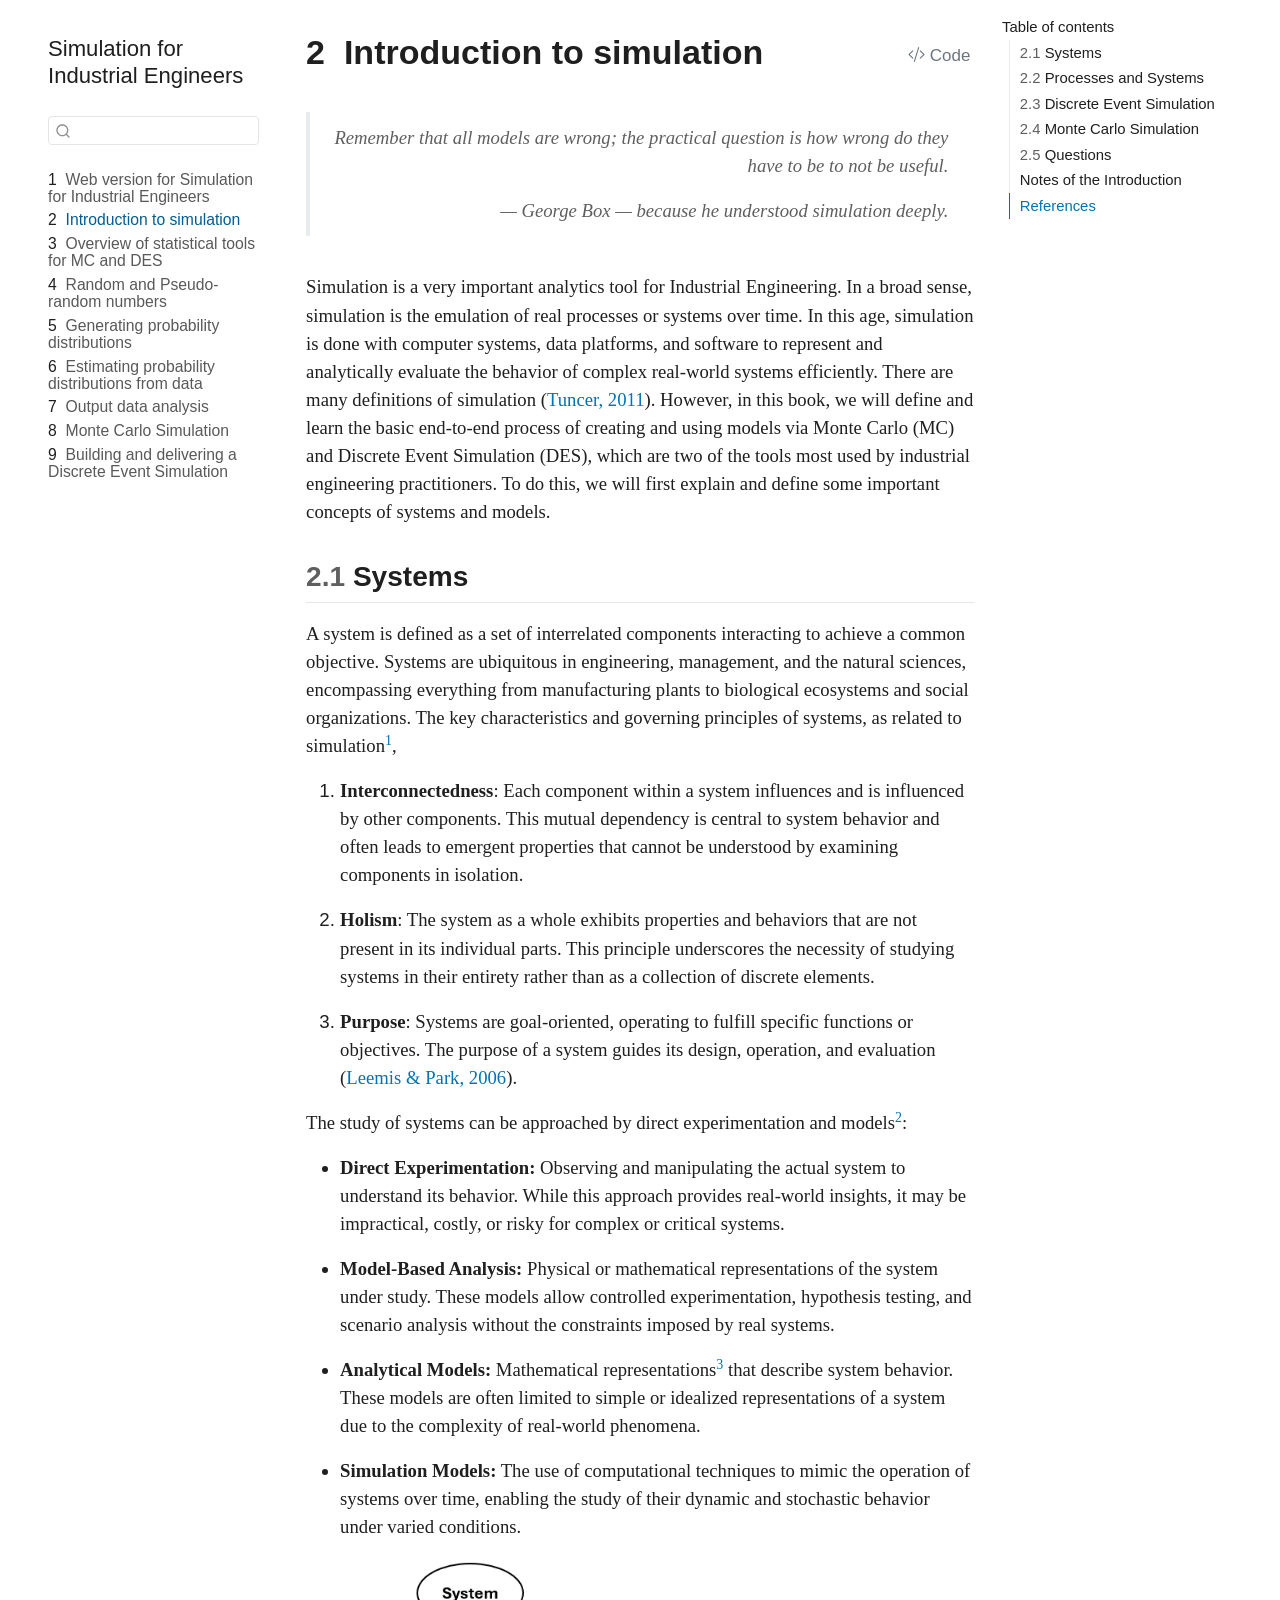
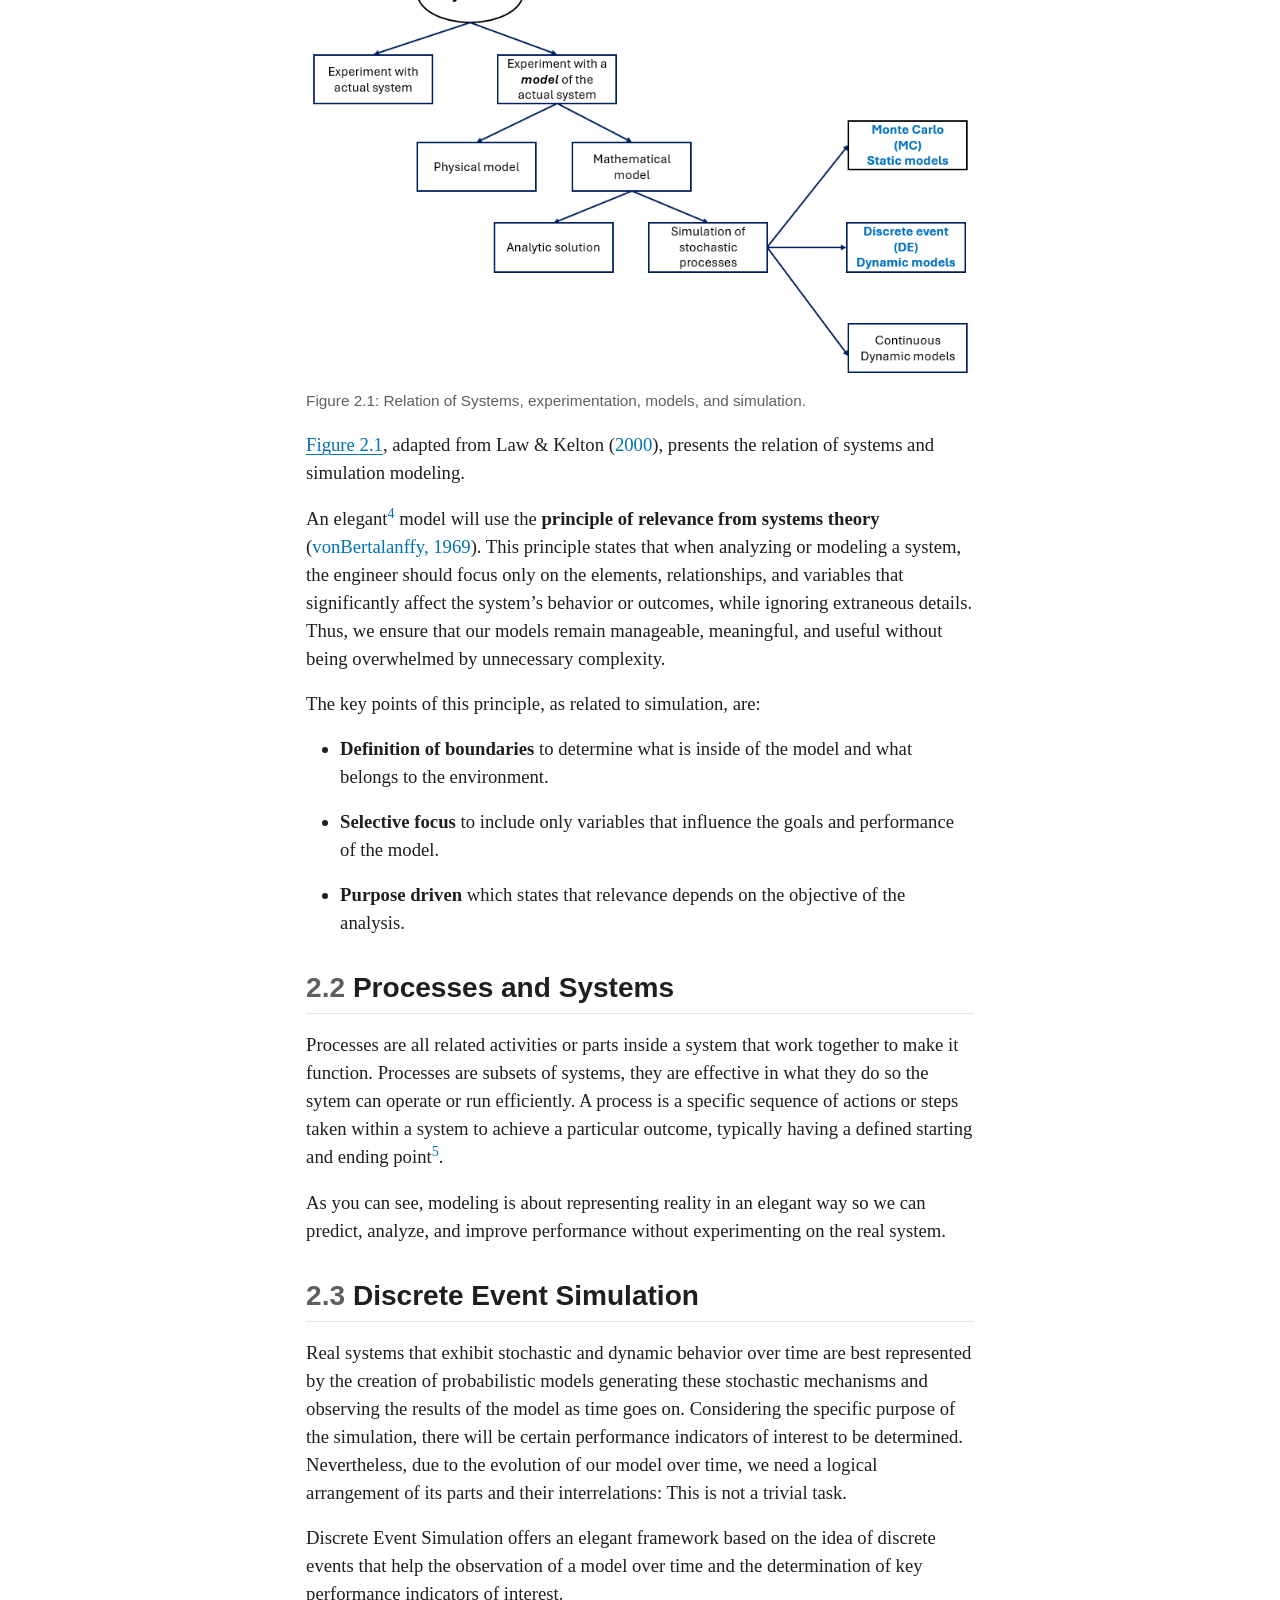
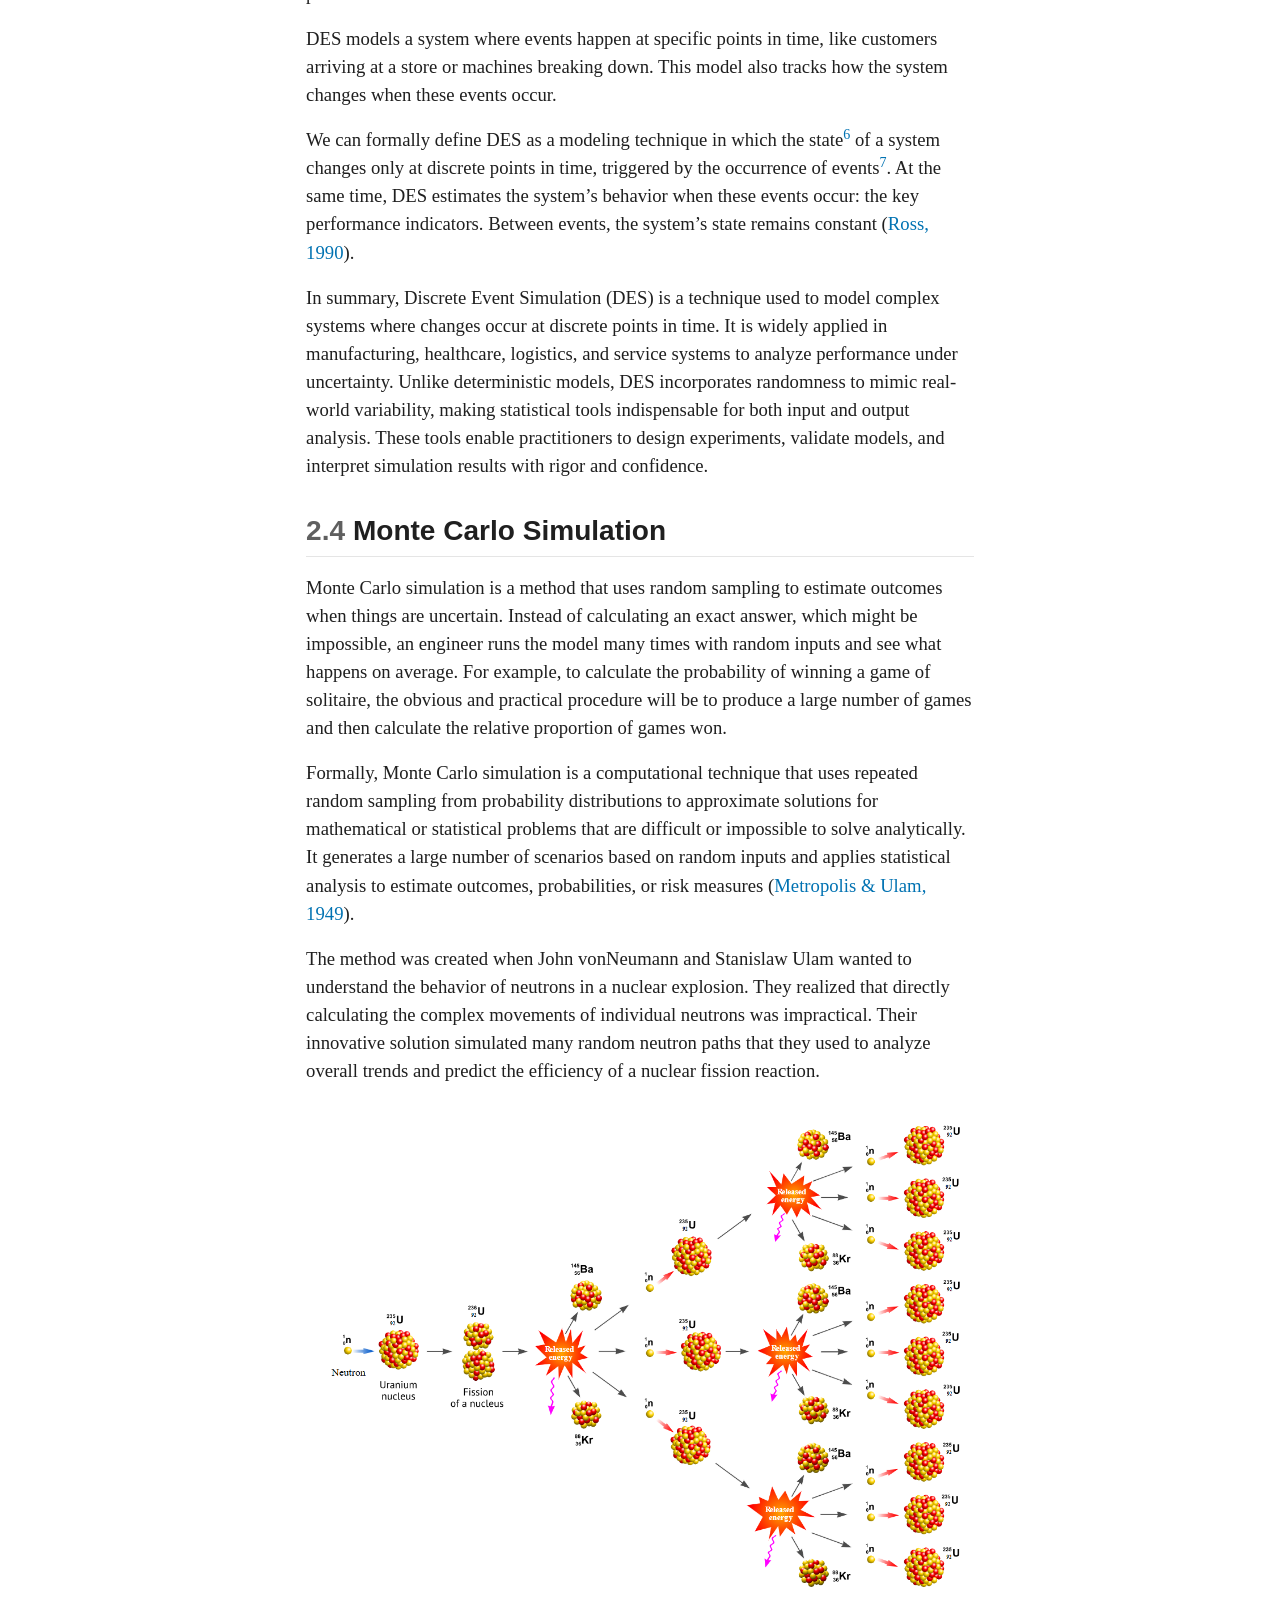
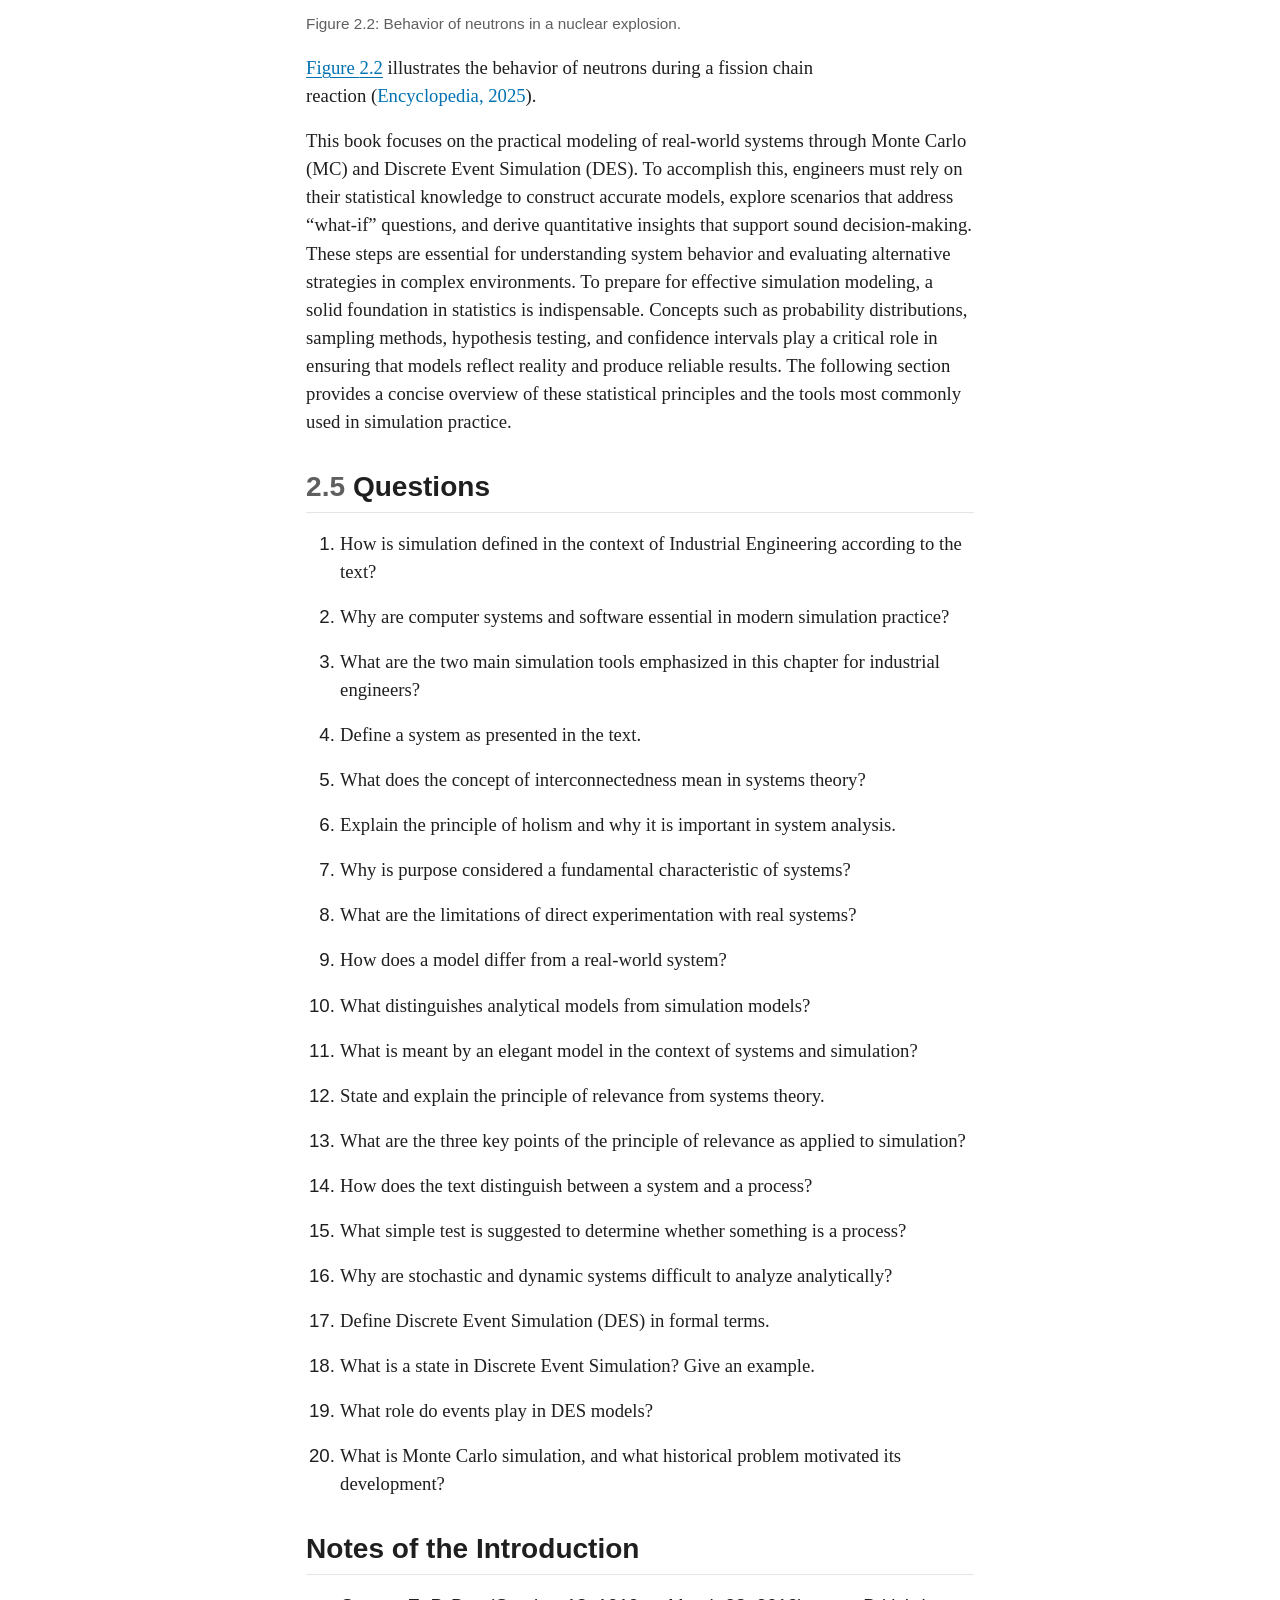
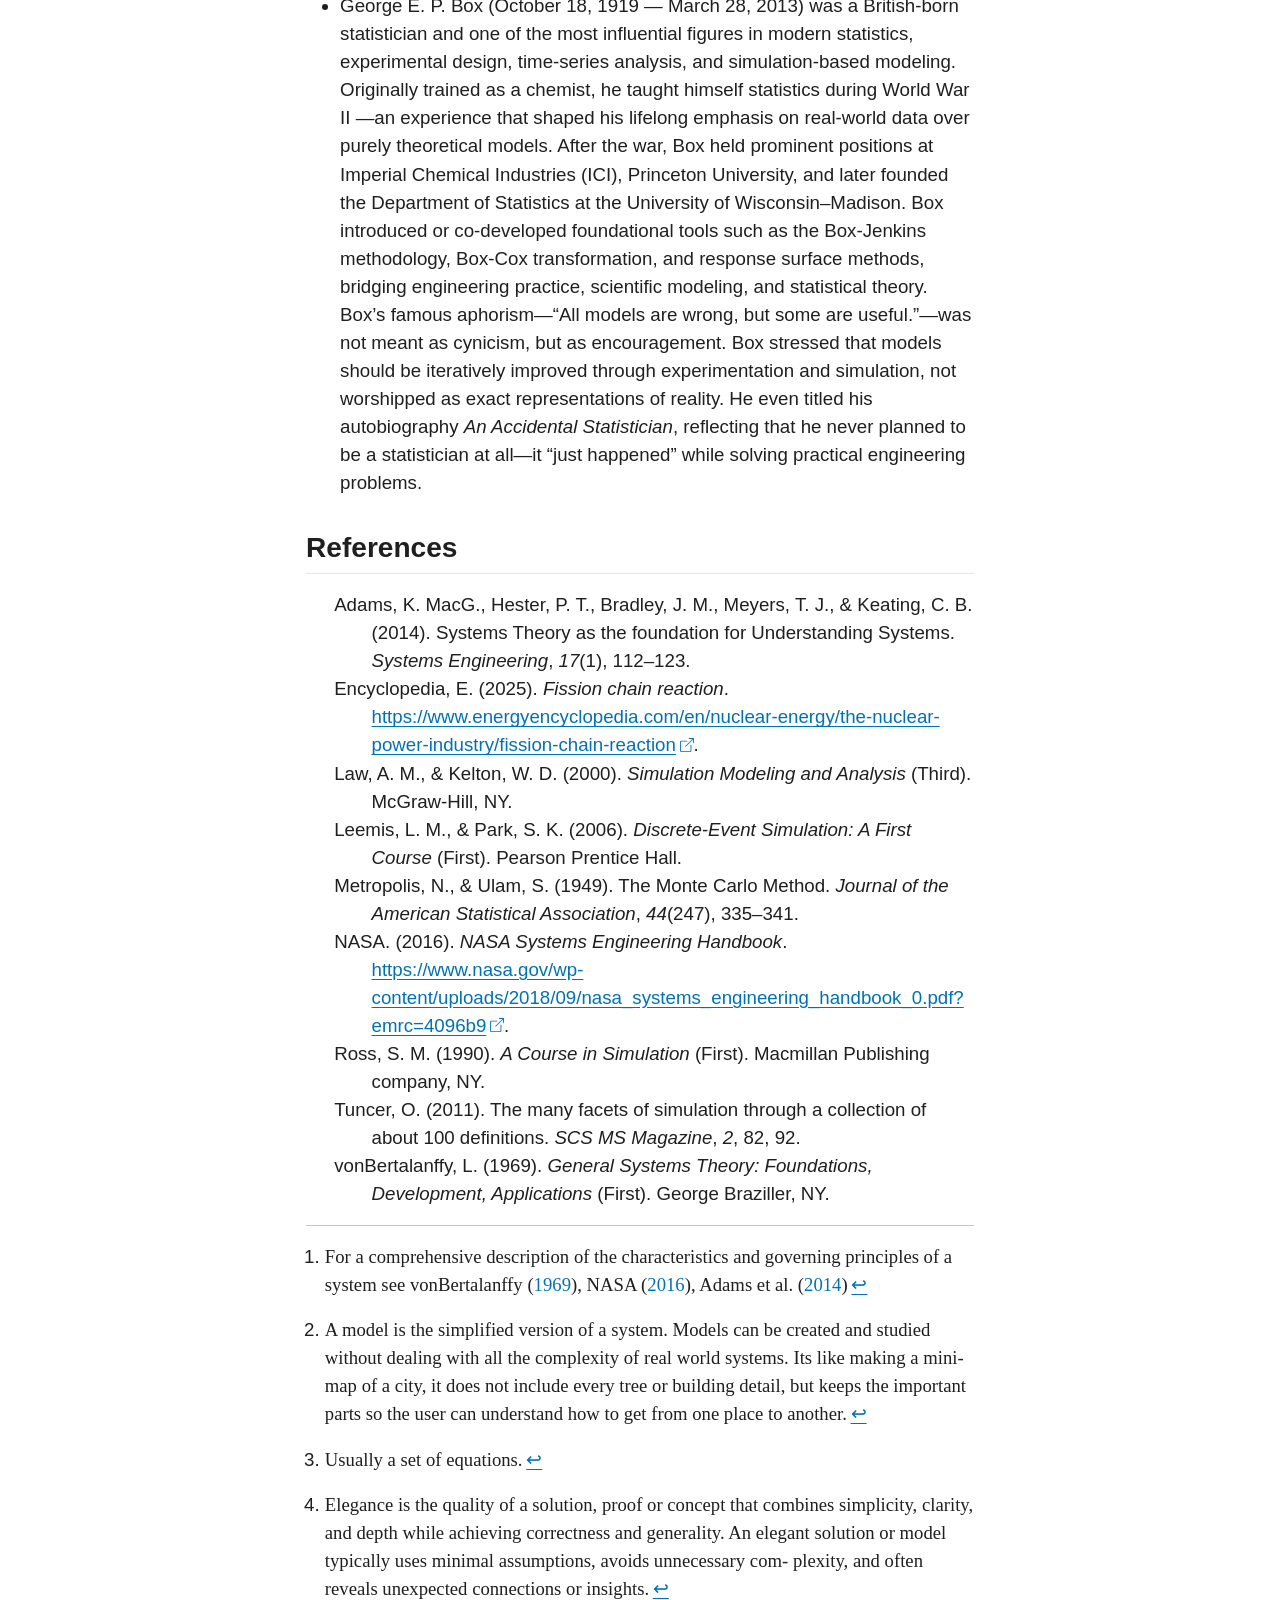
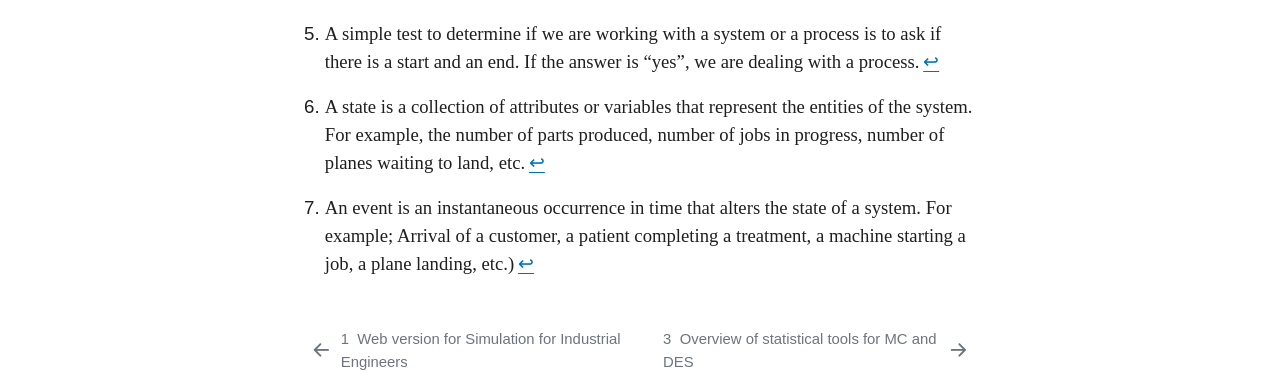
==== chapter1.html @ 1ec56c7d "Built site for gh-pages" ====
<!DOCTYPE html>
<html xmlns="http://www.w3.org/1999/xhtml" lang="en" xml:lang="en"><head>

<meta charset="utf-8">
<meta name="generator" content="quarto-1.9.37">

<meta name="viewport" content="width=device-width, initial-scale=1.0, user-scalable=yes">


<title>2&nbsp; Introduction to simulation – Simulation for Industrial Engineers</title>
<style>
/* Default styles provided by pandoc.
** See https://pandoc.org/MANUAL.html#variables-for-html for config info.
*/
code{white-space: pre-wrap;}
span.smallcaps{font-variant: small-caps;}
div.columns{display: flex; gap: min(4vw, 1.5em);}
div.column{flex: auto; overflow-x: auto;}
div.hanging-indent{margin-left: 1.5em; text-indent: -1.5em;}
ul.task-list{list-style: none;}
ul.task-list li input[type="checkbox"] {
  width: 0.8em;
  margin: 0 0.8em 0.2em -1em; /* quarto-specific, see https://github.com/quarto-dev/quarto-cli/issues/4556 */ 
  vertical-align: middle;
}
/* CSS for syntax highlighting */
html { -webkit-text-size-adjust: 100%; }
pre > code.sourceCode { white-space: pre; position: relative; }
pre > code.sourceCode > span { display: inline-block; line-height: 1.25; }
pre > code.sourceCode > span:empty { height: 1.2em; }
.sourceCode { overflow: visible; }
code.sourceCode > span { color: inherit; text-decoration: inherit; }
div.sourceCode { margin: 1em 0; }
pre.sourceCode { margin: 0; }
@media screen {
div.sourceCode { overflow: auto; }
}
@media print {
pre > code.sourceCode { white-space: pre-wrap; }
pre > code.sourceCode > span { text-indent: -5em; padding-left: 5em; }
}
pre.numberSource code
  { counter-reset: source-line 0; }
pre.numberSource code > span
  { position: relative; left: -4em; counter-increment: source-line; }
pre.numberSource code > span > a:first-child::before
  { content: counter(source-line);
    position: relative; left: -1em; text-align: right; vertical-align: baseline;
    border: none; display: inline-block;
    -webkit-touch-callout: none; -webkit-user-select: none;
    -khtml-user-select: none; -moz-user-select: none;
    -ms-user-select: none; user-select: none;
    padding: 0 4px; width: 4em;
  }
pre.numberSource { margin-left: 3em;  padding-left: 4px; }
div.sourceCode
  {   }
@media screen {
pre > code.sourceCode > span > a:first-child::before { text-decoration: underline; }
}
/* CSS for citations */
div.csl-bib-body { }
div.csl-entry {
  clear: both;
  margin-bottom: 0em;
}
.hanging-indent div.csl-entry {
  margin-left:2em;
  text-indent:-2em;
}
div.csl-left-margin {
  min-width:2em;
  float:left;
}
div.csl-right-inline {
  margin-left:2em;
  padding-left:1em;
}
div.csl-indent {
  margin-left: 2em;
}</style>


<script src="site_libs/quarto-nav/quarto-nav.js"></script>
<script src="site_libs/quarto-nav/headroom.min.js"></script>
<script src="site_libs/clipboard/clipboard.min.js"></script>
<script src="site_libs/quarto-search/autocomplete.umd.js"></script>
<script src="site_libs/quarto-search/fuse.min.js"></script>
<script src="site_libs/quarto-search/quarto-search.js"></script>
<meta name="quarto:offset" content="./">
<link href="./chapter2.html" rel="next">
<link href="./index.html" rel="prev">
<script src="site_libs/quarto-html/quarto.js" type="module"></script>
<script src="site_libs/quarto-html/tabsets/tabsets.js" type="module"></script>
<script src="site_libs/quarto-html/popper.min.js"></script>
<script src="site_libs/quarto-html/tippy.umd.min.js"></script>
<script src="site_libs/quarto-html/anchor.min.js"></script>
<link href="site_libs/quarto-html/tippy.css" rel="stylesheet">
<link href="site_libs/quarto-html/quarto-syntax-highlighting-7f8f88aac4f3542376d5c11b86a4c14d.css" rel="stylesheet" id="quarto-text-highlighting-styles">
<script src="site_libs/bootstrap/bootstrap.min.js"></script>
<link href="site_libs/bootstrap/bootstrap-icons.css" rel="stylesheet">
<link href="site_libs/bootstrap/bootstrap-f373fb00a65503beeb3bf15a1f5a7197.min.css" rel="stylesheet" append-hash="true" id="quarto-bootstrap" data-mode="light">
<script id="quarto-search-options" type="application/json">{
  "location": "sidebar",
  "copy-button": false,
  "collapse-after": 3,
  "panel-placement": "start",
  "type": "textbox",
  "limit": 50,
  "keyboard-shortcut": [
    "f",
    "/",
    "s"
  ],
  "show-item-context": false,
  "language": {
    "search-no-results-text": "No results",
    "search-matching-documents-text": "matching documents",
    "search-copy-link-title": "Copy link to search",
    "search-hide-matches-text": "Hide additional matches",
    "search-more-match-text": "more match in this document",
    "search-more-matches-text": "more matches in this document",
    "search-clear-button-title": "Clear",
    "search-text-placeholder": "",
    "search-detached-cancel-button-title": "Cancel",
    "search-submit-button-title": "Submit",
    "search-label": "Search"
  }
}</script>
<style>html{ scroll-behavior: smooth; }</style>


</head>

<body class="nav-sidebar floating quarto-light">

<div id="quarto-search-results"></div>
  <header id="quarto-header" class="headroom fixed-top">
  <nav class="quarto-secondary-nav">
    <div class="container-fluid d-flex">
      <button type="button" class="quarto-btn-toggle btn" data-bs-toggle="collapse" role="button" data-bs-target=".quarto-sidebar-collapse-item" aria-controls="quarto-sidebar" aria-expanded="false" aria-label="Toggle sidebar navigation" onclick="if (window.quartoToggleHeadroom) { window.quartoToggleHeadroom(); }">
        <i class="bi bi-layout-text-sidebar-reverse"></i>
      </button>
        <nav class="quarto-page-breadcrumbs" aria-label="breadcrumb"><ol class="breadcrumb"><li class="breadcrumb-item"><a href="./chapter1.html"><span class="chapter-number">2</span>&nbsp; <span class="chapter-title">Introduction to simulation</span></a></li></ol></nav>
        <a class="flex-grow-1" role="navigation" data-bs-toggle="collapse" data-bs-target=".quarto-sidebar-collapse-item" aria-controls="quarto-sidebar" aria-expanded="false" aria-label="Toggle sidebar navigation" onclick="if (window.quartoToggleHeadroom) { window.quartoToggleHeadroom(); }">      
        </a>
      <button type="button" class="btn quarto-search-button" aria-label="Search" onclick="window.quartoOpenSearch();">
        <i class="bi bi-search"></i>
      </button>
    </div>
  </nav>
</header>
<!-- content -->
<div id="quarto-content" class="quarto-container page-columns page-rows-contents page-layout-article">
<!-- sidebar -->
  <nav id="quarto-sidebar" class="sidebar collapse collapse-horizontal quarto-sidebar-collapse-item sidebar-navigation floating overflow-auto">
    <div class="pt-lg-2 mt-2 text-left sidebar-header">
    <div class="sidebar-title mb-0 py-0">
      <a href="./">Simulation for Industrial Engineers</a> 
    </div>
      </div>
        <div class="mt-2 flex-shrink-0 align-items-center">
        <div class="sidebar-search">
        <div id="quarto-search" class="" title="Search"></div>
        </div>
        </div>
    <div class="sidebar-menu-container"> 
    <ul class="list-unstyled mt-1">
        <li class="sidebar-item">
  <div class="sidebar-item-container"> 
  <a href="./index.html" class="sidebar-item-text sidebar-link">
 <span class="menu-text"><span class="chapter-number">1</span>&nbsp; <span class="chapter-title">Web version for Simulation for Industrial Engineers</span></span></a>
  </div>
</li>
        <li class="sidebar-item">
  <div class="sidebar-item-container"> 
  <a href="./chapter1.html" class="sidebar-item-text sidebar-link active">
 <span class="menu-text"><span class="chapter-number">2</span>&nbsp; <span class="chapter-title">Introduction to simulation</span></span></a>
  </div>
</li>
        <li class="sidebar-item">
  <div class="sidebar-item-container"> 
  <a href="./chapter2.html" class="sidebar-item-text sidebar-link">
 <span class="menu-text"><span class="chapter-number">3</span>&nbsp; <span class="chapter-title">Overview of statistical tools for MC and DES</span></span></a>
  </div>
</li>
        <li class="sidebar-item">
  <div class="sidebar-item-container"> 
  <a href="./chapter3.html" class="sidebar-item-text sidebar-link">
 <span class="menu-text"><span class="chapter-number">4</span>&nbsp; <span class="chapter-title">Random and Pseudo-random numbers</span></span></a>
  </div>
</li>
        <li class="sidebar-item">
  <div class="sidebar-item-container"> 
  <a href="./chapter4.html" class="sidebar-item-text sidebar-link">
 <span class="menu-text"><span class="chapter-number">5</span>&nbsp; <span class="chapter-title">Generating probability distributions</span></span></a>
  </div>
</li>
        <li class="sidebar-item">
  <div class="sidebar-item-container"> 
  <a href="./chapter5.html" class="sidebar-item-text sidebar-link">
 <span class="menu-text"><span class="chapter-number">6</span>&nbsp; <span class="chapter-title">Estimating probability distributions from data</span></span></a>
  </div>
</li>
        <li class="sidebar-item">
  <div class="sidebar-item-container"> 
  <a href="./chapter6.html" class="sidebar-item-text sidebar-link">
 <span class="menu-text"><span class="chapter-number">7</span>&nbsp; <span class="chapter-title">Output data analysis</span></span></a>
  </div>
</li>
        <li class="sidebar-item">
  <div class="sidebar-item-container"> 
  <a href="./chapter7.html" class="sidebar-item-text sidebar-link">
 <span class="menu-text"><span class="chapter-number">8</span>&nbsp; <span class="chapter-title">Monte Carlo Simulation</span></span></a>
  </div>
</li>
        <li class="sidebar-item">
  <div class="sidebar-item-container"> 
  <a href="./chapter8.html" class="sidebar-item-text sidebar-link">
 <span class="menu-text"><span class="chapter-number">9</span>&nbsp; <span class="chapter-title">Building and delivering a Discrete Event Simulation</span></span></a>
  </div>
</li>
    </ul>
    </div>
</nav>
<div id="quarto-sidebar-glass" class="quarto-sidebar-collapse-item" data-bs-toggle="collapse" data-bs-target=".quarto-sidebar-collapse-item"></div>
<!-- margin-sidebar -->
    <div id="quarto-margin-sidebar" class="sidebar margin-sidebar">
        <nav id="TOC" role="doc-toc" class="toc-active">
    <h2 id="toc-title">Table of contents</h2>
   
  <ul>
  <li><a href="#systems" id="toc-systems" class="nav-link active" data-scroll-target="#systems"><span class="header-section-number">2.1</span> Systems</a></li>
  <li><a href="#processes-and-systems" id="toc-processes-and-systems" class="nav-link" data-scroll-target="#processes-and-systems"><span class="header-section-number">2.2</span> Processes and Systems</a></li>
  <li><a href="#discrete-event-simulation" id="toc-discrete-event-simulation" class="nav-link" data-scroll-target="#discrete-event-simulation"><span class="header-section-number">2.3</span> Discrete Event Simulation</a></li>
  <li><a href="#monte-carlo-simulation" id="toc-monte-carlo-simulation" class="nav-link" data-scroll-target="#monte-carlo-simulation"><span class="header-section-number">2.4</span> Monte Carlo Simulation</a></li>
  <li><a href="#questions" id="toc-questions" class="nav-link" data-scroll-target="#questions"><span class="header-section-number">2.5</span> Questions</a></li>
  <li><a href="#notes-of-the-introduction" id="toc-notes-of-the-introduction" class="nav-link" data-scroll-target="#notes-of-the-introduction">Notes of the Introduction</a></li>
  <li><a href="#References" id="toc-References" class="nav-link" data-scroll-target="#References">References</a></li>
  </ul>
</nav>
    </div>
<!-- main -->
<main class="content" id="quarto-document-content">

<header id="title-block-header" class="quarto-title-block default">
<div class="quarto-title">
<div class="quarto-title-block"><div><h1 class="title"><span id="ch:Intro" class="quarto-section-identifier"><span class="chapter-number">2</span>&nbsp; <span class="chapter-title">Introduction to simulation</span></span></h1><button type="button" class="btn code-tools-button" id="quarto-code-tools-source"><i class="bi"></i> Code</button></div></div>
</div>



<div class="quarto-title-meta">

    
  
    
  </div>
  


</header>


<div style="float:right; width:100%; text-align:right; font-style: italic; margin: 20px 0;">
<blockquote class="blockquote">
<p>Remember that all models are wrong; the practical question is how wrong do they have to be to not be useful.</p>
<p>— George Box — because he understood simulation deeply.</p>
</blockquote>
</div>
<p>Simulation is a very important analytics tool for Industrial Engineering. In a broad sense, simulation is the emulation of real processes or systems over time. In this age, simulation is done with computer systems, data platforms, and software to represent and analytically evaluate the behavior of complex real-world systems efficiently. There are many definitions of simulation&nbsp;<span class="citation" data-cites="Tuncer2011">(<a href="#ref-Tuncer2011" role="doc-biblioref">Tuncer, 2011</a>)</span>. However, in this book, we will define and learn the basic end-to-end process of creating and using models via Monte Carlo (MC) and Discrete Event Simulation (DES), which are two of the tools most used by industrial engineering practitioners. To do this, we will first explain and define some important concepts of systems and models.</p>
<section id="systems" class="level2" data-number="2.1">
<h2 data-number="2.1" class="anchored" data-anchor-id="systems"><span class="header-section-number">2.1</span> Systems</h2>
<p>A system is defined as a set of interrelated components interacting to achieve a common objective. Systems are ubiquitous in engineering, management, and the natural sciences, encompassing everything from manufacturing plants to biological ecosystems and social organizations. The key characteristics and governing principles of systems, as related to simulation<a href="#fn1" class="footnote-ref" id="fnref1" role="doc-noteref"><sup>1</sup></a>,</p>
<ol type="1">
<li><p><strong>Interconnectedness</strong>: Each component within a system influences and is influenced by other components. This mutual dependency is central to system behavior and often leads to emergent properties that cannot be understood by examining components in isolation.</p></li>
<li><p><strong>Holism</strong>: The system as a whole exhibits properties and behaviors that are not present in its individual parts. This principle underscores the necessity of studying systems in their entirety rather than as a collection of discrete elements.</p></li>
<li><p><strong>Purpose</strong>: Systems are goal-oriented, operating to fulfill specific functions or objectives. The purpose of a system guides its design, operation, and evaluation <span class="citation" data-cites="Leemis2006">(<a href="#ref-Leemis2006" role="doc-biblioref">Leemis &amp; Park, 2006</a>)</span>.</p></li>
</ol>
<p>The study of systems can be approached by direct experimentation and models<a href="#fn2" class="footnote-ref" id="fnref2" role="doc-noteref"><sup>2</sup></a>:</p>
<ul>
<li><p><strong>Direct Experimentation:</strong> Observing and manipulating the actual system to understand its behavior. While this approach provides real-world insights, it may be impractical, costly, or risky for complex or critical systems.</p></li>
<li><p><strong>Model-Based Analysis:</strong> Physical or mathematical representations of the system under study. These models allow controlled experimentation, hypothesis testing, and scenario analysis without the constraints imposed by real systems.</p></li>
<li><p><strong>Analytical Models:</strong> Mathematical representations<a href="#fn3" class="footnote-ref" id="fnref3" role="doc-noteref"><sup>3</sup></a> that describe system behavior. These models are often limited to simple or idealized representations of a system due to the complexity of real-world phenomena.</p></li>
<li><p><strong>Simulation Models:</strong> The use of computational techniques to mimic the operation of systems over time, enabling the study of their dynamic and stochastic behavior under varied conditions.</p></li>
</ul>
<div id="fig-SysSim" class="quarto-float quarto-figure quarto-figure-center anchored" alt="Representation of different types of systems, experimentation, models, and simulation.">
<figure class="quarto-float quarto-float-fig figure">
<div aria-describedby="fig-SysSim-caption-0ceaefa1-69ba-4598-a22c-09a6ac19f8ca">
<img src="graphics/SysSim2.png" class="img-fluid figure-img" style="width:100.0%" alt="Representation of different types of systems, experimentation, models, and simulation.">
</div>
<figcaption class="quarto-float-caption-bottom quarto-float-caption quarto-float-fig" id="fig-SysSim-caption-0ceaefa1-69ba-4598-a22c-09a6ac19f8ca">
Figure&nbsp;2.1: Relation of Systems, experimentation, models, and simulation.
</figcaption>
</figure>
</div>
<p><a href="#fig-SysSim" class="quarto-xref">Figure&nbsp;<span>2.1</span></a>, adapted from&nbsp;<span class="citation" data-cites="Law2000">Law &amp; Kelton (<a href="#ref-Law2000" role="doc-biblioref">2000</a>)</span>, presents the relation of systems and simulation modeling.</p>
<p>An elegant<a href="#fn4" class="footnote-ref" id="fnref4" role="doc-noteref"><sup>4</sup></a> model will use the <strong>principle of relevance from systems theory</strong> <span class="citation" data-cites="Bertalanffy1969">(<a href="#ref-Bertalanffy1969" role="doc-biblioref"><span class="nocase">vonBertalanffy</span>, 1969</a>)</span>. This principle states that when analyzing or modeling a system, the engineer should focus only on the elements, relationships, and variables that significantly affect the system’s behavior or outcomes, while ignoring extraneous details. Thus, we ensure that our models remain manageable, meaningful, and useful without being overwhelmed by unnecessary complexity.</p>
<p>The key points of this principle, as related to simulation, are:</p>
<ul>
<li><p><strong>Definition of boundaries</strong> to determine what is inside of the model and what belongs to the environment.</p></li>
<li><p><strong>Selective focus</strong> to include only variables that influence the goals and performance of the model.</p></li>
<li><p><strong>Purpose driven</strong> which states that relevance depends on the objective of the analysis.</p></li>
</ul>
</section>
<section id="processes-and-systems" class="level2" data-number="2.2">
<h2 data-number="2.2" class="anchored" data-anchor-id="processes-and-systems"><span class="header-section-number">2.2</span> Processes and Systems</h2>
<p>Processes are all related activities or parts inside a system that work together to make it function. Processes are subsets of systems, they are effective in what they do so the sytem can operate or run efficiently. A process is a specific sequence of actions or steps taken within a system to achieve a particular outcome, typically having a defined starting and ending point<a href="#fn5" class="footnote-ref" id="fnref5" role="doc-noteref"><sup>5</sup></a>.</p>
<p>As you can see, modeling is about representing reality in an elegant way so we can predict, analyze, and improve performance without experimenting on the real system.</p>
</section>
<section id="discrete-event-simulation" class="level2" data-number="2.3">
<h2 data-number="2.3" class="anchored" data-anchor-id="discrete-event-simulation"><span class="header-section-number">2.3</span> Discrete Event Simulation</h2>
<p>Real systems that exhibit stochastic and dynamic behavior over time are best represented by the creation of probabilistic models generating these stochastic mechanisms and observing the results of the model as time goes on. Considering the specific purpose of the simulation, there will be certain performance indicators of interest to be determined. Nevertheless, due to the evolution of our model over time, we need a logical arrangement of its parts and their interrelations: This is not a trivial task.</p>
<p>Discrete Event Simulation offers an elegant framework based on the idea of discrete events that help the observation of a model over time and the determination of key performance indicators of interest.</p>
<p>DES models a system where events happen at specific points in time, like customers arriving at a store or machines breaking down. This model also tracks how the system changes when these events occur.</p>
<p>We can formally define DES as a modeling technique in which the state<a href="#fn6" class="footnote-ref" id="fnref6" role="doc-noteref"><sup>6</sup></a> of a system changes only at discrete points in time, triggered by the occurrence of events<a href="#fn7" class="footnote-ref" id="fnref7" role="doc-noteref"><sup>7</sup></a>. At the same time, DES estimates the system’s behavior when these events occur: the key performance indicators. Between events, the system’s state remains constant <span class="citation" data-cites="Ross1990">(<a href="#ref-Ross1990" role="doc-biblioref">Ross, 1990</a>)</span>.</p>
<p>In summary, Discrete Event Simulation (DES) is a technique used to model complex systems where changes occur at discrete points in time. It is widely applied in manufacturing, healthcare, logistics, and service systems to analyze performance under uncertainty. Unlike deterministic models, DES incorporates randomness to mimic real-world variability, making statistical tools indispensable for both input and output analysis. These tools enable practitioners to design experiments, validate models, and interpret simulation results with rigor and confidence.</p>
</section>
<section id="monte-carlo-simulation" class="level2" data-number="2.4">
<h2 data-number="2.4" class="anchored" data-anchor-id="monte-carlo-simulation"><span class="header-section-number">2.4</span> Monte Carlo Simulation</h2>
<p>Monte Carlo simulation is a method that uses random sampling to estimate outcomes when things are uncertain. Instead of calculating an exact answer, which might be impossible, an engineer runs the model many times with random inputs and see what happens on average. For example, to calculate the probability of winning a game of solitaire, the obvious and practical procedure will be to produce a large number of games and then calculate the relative proportion of games won.</p>
<p>Formally, Monte Carlo simulation is a computational technique that uses repeated random sampling from probability distributions to approximate solutions for mathematical or statistical problems that are difficult or impossible to solve analytically. It generates a large number of scenarios based on random inputs and applies statistical analysis to estimate outcomes, probabilities, or risk measures <span class="citation" data-cites="Metropolis1949">(<a href="#ref-Metropolis1949" role="doc-biblioref">Metropolis &amp; Ulam, 1949</a>)</span>.</p>
<p>The method was created when John vonNeumann and Stanislaw Ulam wanted to understand the behavior of neutrons in a nuclear explosion. They realized that directly calculating the complex movements of individual neutrons was impractical. Their innovative solution simulated many random neutron paths that they used to analyze overall trends and predict the efficiency of a nuclear fission reaction.</p>
<div id="fig-Neutron" class="quarto-float quarto-figure quarto-figure-center anchored" alt="Representation of of a nuclear explosion at the atom level.">
<figure class="quarto-float quarto-float-fig figure">
<div aria-describedby="fig-Neutron-caption-0ceaefa1-69ba-4598-a22c-09a6ac19f8ca">
<img src="graphics/FissionChain.png" class="img-fluid figure-img" style="width:100.0%" alt="Representation of of a nuclear explosion at the atom level.">
</div>
<figcaption class="quarto-float-caption-bottom quarto-float-caption quarto-float-fig" id="fig-Neutron-caption-0ceaefa1-69ba-4598-a22c-09a6ac19f8ca">
Figure&nbsp;2.2: Behavior of neutrons in a nuclear explosion.
</figcaption>
</figure>
</div>
<p><a href="#fig-Neutron" class="quarto-xref">Figure&nbsp;<span>2.2</span></a> illustrates the behavior of neutrons during a fission chain reaction&nbsp;<span class="citation" data-cites="Neutrons">(<a href="#ref-Neutrons" role="doc-biblioref">Encyclopedia, 2025</a>)</span>.</p>
<p>This book focuses on the practical modeling of real-world systems through Monte Carlo (MC) and Discrete Event Simulation (DES). To accomplish this, engineers must rely on their statistical knowledge to construct accurate models, explore scenarios that address “what-if” questions, and derive quantitative insights that support sound decision-making. These steps are essential for understanding system behavior and evaluating alternative strategies in complex environments. To prepare for effective simulation modeling, a solid foundation in statistics is indispensable. Concepts such as probability distributions, sampling methods, hypothesis testing, and confidence intervals play a critical role in ensuring that models reflect reality and produce reliable results. The following section provides a concise overview of these statistical principles and the tools most commonly used in simulation practice.</p>
</section>
<section id="questions" class="level2" data-number="2.5">
<h2 data-number="2.5" class="anchored" data-anchor-id="questions"><span class="header-section-number">2.5</span> Questions</h2>
<ol type="1">
<li><p>How is simulation defined in the context of Industrial Engineering according to the text?</p></li>
<li><p>Why are computer systems and software essential in modern simulation practice?</p></li>
<li><p>What are the two main simulation tools emphasized in this chapter for industrial engineers?</p></li>
<li><p>Define a system as presented in the text.</p></li>
<li><p>What does the concept of interconnectedness mean in systems theory?</p></li>
<li><p>Explain the principle of holism and why it is important in system analysis.</p></li>
<li><p>Why is purpose considered a fundamental characteristic of systems?</p></li>
<li><p>What are the limitations of direct experimentation with real systems?</p></li>
<li><p>How does a model differ from a real-world system?</p></li>
<li><p>What distinguishes analytical models from simulation models?</p></li>
<li><p>What is meant by an elegant model in the context of systems and simulation?</p></li>
<li><p>State and explain the principle of relevance from systems theory.</p></li>
<li><p>What are the three key points of the principle of relevance as applied to simulation?</p></li>
<li><p>How does the text distinguish between a system and a process?</p></li>
<li><p>What simple test is suggested to determine whether something is a process?</p></li>
<li><p>Why are stochastic and dynamic systems difficult to analyze analytically?</p></li>
<li><p>Define Discrete Event Simulation (DES) in formal terms.</p></li>
<li><p>What is a state in Discrete Event Simulation? Give an example.</p></li>
<li><p>What role do events play in DES models?</p></li>
<li><p>What is Monte Carlo simulation, and what historical problem motivated its development?</p></li>
</ol>
</section>
<section id="notes-of-the-introduction" class="level2 unnumbered">
<h2 class="unnumbered anchored" data-anchor-id="notes-of-the-introduction">Notes of the Introduction</h2>
<ul>
<li>George E. P. Box (October 18, 1919 — March 28, 2013) was a British-born statistician and one of the most influential figures in modern statistics, experimental design, time-series analysis, and simulation-based modeling. Originally trained as a chemist, he taught himself statistics during World War II —an experience that shaped his lifelong emphasis on real-world data over purely theoretical models. After the war, Box held prominent positions at Imperial Chemical Industries (ICI), Princeton University, and later founded the Department of Statistics at the University of Wisconsin–Madison. Box introduced or co-developed foundational tools such as the Box-Jenkins methodology, Box-Cox transformation, and response surface methods, bridging engineering practice, scientific modeling, and statistical theory. Box’s famous aphorism—“All models are wrong, but some are useful.”—was not meant as cynicism, but as encouragement. Box stressed that models should be iteratively improved through experimentation and simulation, not worshipped as exact representations of reality. He even titled his autobiography <em>An Accidental Statistician</em>, reflecting that he never planned to be a statistician at all—it “just happened” while solving practical engineering problems.</li>
</ul>
</section>
<section id="References" class="level2 unnumbered">
<h2 class="unnumbered anchored" data-anchor-id="References">References</h2>


<!-- -->

<div id="refs" class="references csl-bib-body hanging-indent" data-entry-spacing="0" data-line-spacing="2" role="list">
<div id="ref-Adams2014" class="csl-entry" role="listitem">
Adams, K. MacG., Hester, P. T., Bradley, J. M., Meyers, T. J., &amp; Keating, C. B. (2014). <span class="nocase">Systems Theory as the foundation for Understanding Systems</span>. <em>Systems Engineering</em>, <em>17</em>(1), 112–123.
</div>
<div id="ref-Neutrons" class="csl-entry" role="listitem">
Encyclopedia, E. (2025). <em>Fission chain reaction</em>. <a href="https://www.energyencyclopedia.com/en/nuclear-energy/the-nuclear-power-industry/fission-chain-reaction" class="uri">https://www.energyencyclopedia.com/en/nuclear-energy/the-nuclear-power-industry/fission-chain-reaction</a>.
</div>
<div id="ref-Law2000" class="csl-entry" role="listitem">
Law, A. M., &amp; Kelton, W. D. (2000). <em><span class="nocase">Simulation Modeling and Analysis</span></em> (Third). McGraw-Hill, NY.
</div>
<div id="ref-Leemis2006" class="csl-entry" role="listitem">
Leemis, L. M., &amp; Park, S. K. (2006). <em><span>Discrete-Event Simulation: A First Course</span></em> (First). Pearson Prentice Hall.
</div>
<div id="ref-Metropolis1949" class="csl-entry" role="listitem">
Metropolis, N., &amp; Ulam, S. (1949). <span>The Monte Carlo Method</span>. <em>Journal of the American Statistical Association</em>, <em>44</em>(247), 335–341.
</div>
<div id="ref-NASASystemsENgHandbook2016" class="csl-entry" role="listitem">
NASA. (2016). <em><span>NASA Systems Engineering Handbook</span></em>. <a href="https://www.nasa.gov/wp-content/uploads/2018/09/nasa_systems_engineering_handbook_0.pdf?emrc=4096b9" class="uri">https://www.nasa.gov/wp-content/uploads/2018/09/nasa_systems_engineering_handbook_0.pdf?emrc=4096b9</a>.
</div>
<div id="ref-Ross1990" class="csl-entry" role="listitem">
Ross, S. M. (1990). <em><span class="nocase">A Course in Simulation</span></em> (First). Macmillan Publishing company, NY.
</div>
<div id="ref-Tuncer2011" class="csl-entry" role="listitem">
Tuncer, O. (2011). The many facets of simulation through a collection of about 100 definitions. <em>SCS MS Magazine</em>, <em>2</em>, 82, 92.
</div>
<div id="ref-Bertalanffy1969" class="csl-entry" role="listitem">
<span class="nocase">vonBertalanffy, L.</span> (1969). <em><span>General Systems Theory: Foundations, Development, Applications</span></em> (First). George Braziller, NY.
</div>
</div>
</section>
<section id="footnotes" class="footnotes footnotes-end-of-document" role="doc-endnotes">
<hr>
<ol>
<li id="fn1"><p>For a comprehensive description of the characteristics and governing principles of a system see <span class="citation" data-cites="Bertalanffy1969"><span class="nocase">vonBertalanffy</span> (<a href="#ref-Bertalanffy1969" role="doc-biblioref">1969</a>)</span>, <span class="citation" data-cites="NASASystemsENgHandbook2016">NASA (<a href="#ref-NASASystemsENgHandbook2016" role="doc-biblioref">2016</a>)</span>, <span class="citation" data-cites="Adams2014">Adams et al. (<a href="#ref-Adams2014" role="doc-biblioref">2014</a>)</span><a href="#fnref1" class="footnote-back" role="doc-backlink">↩︎</a></p></li>
<li id="fn2"><p>A model is the simplified version of a system. Models can be created and studied without dealing with all the complexity of real world systems. Its like making a mini-map of a city, it does not include every tree or building detail, but keeps the important parts so the user can understand how to get from one place to another.<a href="#fnref2" class="footnote-back" role="doc-backlink">↩︎</a></p></li>
<li id="fn3"><p>Usually a set of equations.<a href="#fnref3" class="footnote-back" role="doc-backlink">↩︎</a></p></li>
<li id="fn4"><p>Elegance is the quality of a solution, proof or concept that combines simplicity, clarity, and depth while achieving correctness and generality. An elegant solution or model typically uses minimal assumptions, avoids unnecessary com- plexity, and often reveals unexpected connections or insights.<a href="#fnref4" class="footnote-back" role="doc-backlink">↩︎</a></p></li>
<li id="fn5"><p>A simple test to determine if we are working with a system or a process is to ask if there is a start and an end. If the answer is “yes”, we are dealing with a process.<a href="#fnref5" class="footnote-back" role="doc-backlink">↩︎</a></p></li>
<li id="fn6"><p>A state is a collection of attributes or variables that represent the entities of the system. For example, the number of parts produced, number of jobs in progress, number of planes waiting to land, etc.<a href="#fnref6" class="footnote-back" role="doc-backlink">↩︎</a></p></li>
<li id="fn7"><p>An event is an instantaneous occurrence in time that alters the state of a system. For example; Arrival of a customer, a patient completing a treatment, a machine starting a job, a plane landing, etc.)<a href="#fnref7" class="footnote-back" role="doc-backlink">↩︎</a></p></li>
</ol>
</section>

</main> <!-- /main -->
<script id="quarto-html-after-body" type="application/javascript">
  window.document.addEventListener("DOMContentLoaded", function (event) {
    const icon = "";
    const anchorJS = new window.AnchorJS();
    anchorJS.options = {
      placement: 'right',
      icon: icon
    };
    anchorJS.add('.anchored');
    const isCodeAnnotation = (el) => {
      for (const clz of el.classList) {
        if (clz.startsWith('code-annotation-')) {                     
          return true;
        }
      }
      return false;
    }
    const onCopySuccess = function(e) {
      // button target
      const button = e.trigger;
      // don't keep focus
      button.blur();
      // flash "checked"
      button.classList.add('code-copy-button-checked');
      var currentTitle = button.getAttribute("title");
      button.setAttribute("title", "Copied!");
      let tooltip;
      if (window.bootstrap) {
        button.setAttribute("data-bs-toggle", "tooltip");
        button.setAttribute("data-bs-placement", "left");
        button.setAttribute("data-bs-title", "Copied!");
        tooltip = new bootstrap.Tooltip(button, 
          { trigger: "manual", 
            customClass: "code-copy-button-tooltip",
            offset: [0, -8]});
        tooltip.show();    
      }
      setTimeout(function() {
        if (tooltip) {
          tooltip.hide();
          button.removeAttribute("data-bs-title");
          button.removeAttribute("data-bs-toggle");
          button.removeAttribute("data-bs-placement");
        }
        button.setAttribute("title", currentTitle);
        button.classList.remove('code-copy-button-checked');
      }, 1000);
      // clear code selection
      e.clearSelection();
    }
    const getTextToCopy = function(trigger) {
      const outerScaffold = trigger.parentElement.cloneNode(true);
      const codeEl = outerScaffold.querySelector('code');
      for (const childEl of codeEl.children) {
        if (isCodeAnnotation(childEl)) {
          childEl.remove();
        }
      }
      return codeEl.innerText;
    }
    const clipboard = new window.ClipboardJS('.code-copy-button:not([data-in-quarto-modal])', {
      text: getTextToCopy
    });
    clipboard.on('success', onCopySuccess);
    if (window.document.getElementById('quarto-embedded-source-code-modal')) {
      const clipboardModal = new window.ClipboardJS('.code-copy-button[data-in-quarto-modal]', {
        text: getTextToCopy,
        container: window.document.getElementById('quarto-embedded-source-code-modal')
      });
      clipboardModal.on('success', onCopySuccess);
    }
    const viewSource = window.document.getElementById('quarto-view-source') ||
                       window.document.getElementById('quarto-code-tools-source');
    if (viewSource) {
      const sourceUrl = viewSource.getAttribute("data-quarto-source-url");
      viewSource.addEventListener("click", function(e) {
        if (sourceUrl) {
          // rstudio viewer pane
          if (/\bcapabilities=\b/.test(window.location)) {
            window.open(sourceUrl);
          } else {
            window.location.href = sourceUrl;
          }
        } else {
          const modal = new bootstrap.Modal(document.getElementById('quarto-embedded-source-code-modal'));
          modal.show();
        }
        return false;
      });
    }
    function toggleCodeHandler(show) {
      return function(e) {
        const detailsSrc = window.document.querySelectorAll(".cell > details > .sourceCode");
        for (let i=0; i<detailsSrc.length; i++) {
          const details = detailsSrc[i].parentElement;
          if (show) {
            details.open = true;
          } else {
            details.removeAttribute("open");
          }
        }
        const cellCodeDivs = window.document.querySelectorAll(".cell > .sourceCode");
        const fromCls = show ? "hidden" : "unhidden";
        const toCls = show ? "unhidden" : "hidden";
        for (let i=0; i<cellCodeDivs.length; i++) {
          const codeDiv = cellCodeDivs[i];
          if (codeDiv.classList.contains(fromCls)) {
            codeDiv.classList.remove(fromCls);
            codeDiv.classList.add(toCls);
          } 
        }
        return false;
      }
    }
    const hideAllCode = window.document.getElementById("quarto-hide-all-code");
    if (hideAllCode) {
      hideAllCode.addEventListener("click", toggleCodeHandler(false));
    }
    const showAllCode = window.document.getElementById("quarto-show-all-code");
    if (showAllCode) {
      showAllCode.addEventListener("click", toggleCodeHandler(true));
    }
      var localhostRegex = new RegExp(/^(?:http|https):\/\/localhost\:?[0-9]*\//);
      var mailtoRegex = new RegExp(/^mailto:/);
        var filterRegex = new RegExp('/' + window.location.host + '/');
      var isInternal = (href) => {
          return filterRegex.test(href) || localhostRegex.test(href) || mailtoRegex.test(href);
      }
      // Inspect non-navigation links and adorn them if external
     var links = window.document.querySelectorAll('a[href]:not(.nav-link):not(.navbar-brand):not(.toc-action):not(.sidebar-link):not(.sidebar-item-toggle):not(.pagination-link):not(.no-external):not([aria-hidden]):not(.dropdown-item):not(.quarto-navigation-tool):not(.about-link)');
      for (var i=0; i<links.length; i++) {
        const link = links[i];
        if (!isInternal(link.href)) {
          // undo the damage that might have been done by quarto-nav.js in the case of
          // links that we want to consider external
          if (link.dataset.originalHref !== undefined) {
            link.href = link.dataset.originalHref;
          }
            // default icon
            link.classList.add("external");
        }
      }
    function tippyHover(el, contentFn, onTriggerFn, onUntriggerFn) {
      const config = {
        allowHTML: true,
        maxWidth: 500,
        delay: 100,
        arrow: false,
        appendTo: function(el) {
            return el.parentElement;
        },
        interactive: true,
        interactiveBorder: 10,
        theme: 'quarto',
        placement: 'bottom-start',
      };
      if (contentFn) {
        config.content = contentFn;
      }
      if (onTriggerFn) {
        config.onTrigger = onTriggerFn;
      }
      if (onUntriggerFn) {
        config.onUntrigger = onUntriggerFn;
      }
      window.tippy(el, config); 
    }
    const noterefs = window.document.querySelectorAll('a[role="doc-noteref"]');
    for (var i=0; i<noterefs.length; i++) {
      const ref = noterefs[i];
      tippyHover(ref, function() {
        // use id or data attribute instead here
        let href = ref.getAttribute('data-footnote-href') || ref.getAttribute('href');
        try { href = new URL(href).hash; } catch {}
        const id = href.replace(/^#\/?/, "");
        const note = window.document.getElementById(id);
        if (note) {
          return note.innerHTML;
        } else {
          return "";
        }
      });
    }
    const xrefs = window.document.querySelectorAll('a.quarto-xref');
    const processXRef = (id, note) => {
      // Strip column container classes
      const stripColumnClz = (el) => {
        el.classList.remove("page-full", "page-columns");
        if (el.children) {
          for (const child of el.children) {
            stripColumnClz(child);
          }
        }
      }
      stripColumnClz(note)
      if (id === null || id.startsWith('sec-')) {
        // Special case sections, only their first couple elements
        const container = document.createElement("div");
        if (note.children && note.children.length > 2) {
          container.appendChild(note.children[0].cloneNode(true));
          for (let i = 1; i < note.children.length; i++) {
            const child = note.children[i];
            if (child.tagName === "P" && child.innerText === "") {
              continue;
            } else {
              container.appendChild(child.cloneNode(true));
              break;
            }
          }
          if (window.Quarto?.typesetMath) {
            window.Quarto.typesetMath(container);
          }
          return container.innerHTML
        } else {
          if (window.Quarto?.typesetMath) {
            window.Quarto.typesetMath(note);
          }
          return note.innerHTML;
        }
      } else {
        // Remove any anchor links if they are present
        const anchorLink = note.querySelector('a.anchorjs-link');
        if (anchorLink) {
          anchorLink.remove();
        }
        if (window.Quarto?.typesetMath) {
          window.Quarto.typesetMath(note);
        }
        if (note.classList.contains("callout")) {
          return note.outerHTML;
        } else {
          return note.innerHTML;
        }
      }
    }
    for (var i=0; i<xrefs.length; i++) {
      const xref = xrefs[i];
      tippyHover(xref, undefined, function(instance) {
        instance.disable();
        let url = xref.getAttribute('href');
        let hash = undefined; 
        if (url.startsWith('#')) {
          hash = url;
        } else {
          try { hash = new URL(url).hash; } catch {}
        }
        if (hash) {
          const id = hash.replace(/^#\/?/, "");
          const note = window.document.getElementById(id);
          if (note !== null) {
            try {
              const html = processXRef(id, note.cloneNode(true));
              instance.setContent(html);
            } finally {
              instance.enable();
              instance.show();
            }
          } else {
            // See if we can fetch this
            fetch(url.split('#')[0])
            .then(res => res.text())
            .then(html => {
              const parser = new DOMParser();
              const htmlDoc = parser.parseFromString(html, "text/html");
              const note = htmlDoc.getElementById(id);
              if (note !== null) {
                const html = processXRef(id, note);
                instance.setContent(html);
              } 
            }).finally(() => {
              instance.enable();
              instance.show();
            });
          }
        } else {
          // See if we can fetch a full url (with no hash to target)
          // This is a special case and we should probably do some content thinning / targeting
          fetch(url)
          .then(res => res.text())
          .then(html => {
            const parser = new DOMParser();
            const htmlDoc = parser.parseFromString(html, "text/html");
            const note = htmlDoc.querySelector('main.content');
            if (note !== null) {
              // This should only happen for chapter cross references
              // (since there is no id in the URL)
              // remove the first header
              if (note.children.length > 0 && note.children[0].tagName === "HEADER") {
                note.children[0].remove();
              }
              const html = processXRef(null, note);
              instance.setContent(html);
            } 
          }).finally(() => {
            instance.enable();
            instance.show();
          });
        }
      }, function(instance) {
      });
    }
        let selectedAnnoteEl;
        const selectorForAnnotation = ( cell, annotation) => {
          let cellAttr = 'data-code-cell="' + cell + '"';
          let lineAttr = 'data-code-annotation="' +  annotation + '"';
          const selector = 'span[' + cellAttr + '][' + lineAttr + ']';
          return selector;
        }
        const selectCodeLines = (annoteEl) => {
          const doc = window.document;
          const targetCell = annoteEl.getAttribute("data-target-cell");
          const targetAnnotation = annoteEl.getAttribute("data-target-annotation");
          const annoteSpan = window.document.querySelector(selectorForAnnotation(targetCell, targetAnnotation));
          const lines = annoteSpan.getAttribute("data-code-lines").split(",");
          const lineIds = lines.map((line) => {
            return targetCell + "-" + line;
          })
          let top = null;
          let height = null;
          let parent = null;
          if (lineIds.length > 0) {
              //compute the position of the single el (top and bottom and make a div)
              const el = window.document.getElementById(lineIds[0]);
              top = el.offsetTop;
              height = el.offsetHeight;
              parent = el.parentElement.parentElement;
            if (lineIds.length > 1) {
              const lastEl = window.document.getElementById(lineIds[lineIds.length - 1]);
              const bottom = lastEl.offsetTop + lastEl.offsetHeight;
              height = bottom - top;
            }
            if (top !== null && height !== null && parent !== null) {
              // cook up a div (if necessary) and position it 
              let div = window.document.getElementById("code-annotation-line-highlight");
              if (div === null) {
                div = window.document.createElement("div");
                div.setAttribute("id", "code-annotation-line-highlight");
                div.style.position = 'absolute';
                parent.appendChild(div);
              }
              div.style.top = top - 2 + "px";
              div.style.height = height + 4 + "px";
              div.style.left = 0;
              let gutterDiv = window.document.getElementById("code-annotation-line-highlight-gutter");
              if (gutterDiv === null) {
                gutterDiv = window.document.createElement("div");
                gutterDiv.setAttribute("id", "code-annotation-line-highlight-gutter");
                gutterDiv.style.position = 'absolute';
                const codeCell = window.document.getElementById(targetCell);
                const gutter = codeCell.querySelector('.code-annotation-gutter');
                gutter.appendChild(gutterDiv);
              }
              gutterDiv.style.top = top - 2 + "px";
              gutterDiv.style.height = height + 4 + "px";
            }
            selectedAnnoteEl = annoteEl;
          }
        };
        const unselectCodeLines = () => {
          const elementsIds = ["code-annotation-line-highlight", "code-annotation-line-highlight-gutter"];
          elementsIds.forEach((elId) => {
            const div = window.document.getElementById(elId);
            if (div) {
              div.remove();
            }
          });
          selectedAnnoteEl = undefined;
        };
          // Handle positioning of the toggle
      window.addEventListener(
        "resize",
        throttle(() => {
          elRect = undefined;
          if (selectedAnnoteEl) {
            selectCodeLines(selectedAnnoteEl);
          }
        }, 10)
      );
      function throttle(fn, ms) {
      let throttle = false;
      let timer;
        return (...args) => {
          if(!throttle) { // first call gets through
              fn.apply(this, args);
              throttle = true;
          } else { // all the others get throttled
              if(timer) clearTimeout(timer); // cancel #2
              timer = setTimeout(() => {
                fn.apply(this, args);
                timer = throttle = false;
              }, ms);
          }
        };
      }
        // Attach click handler to the DT
        const annoteDls = window.document.querySelectorAll('dt[data-target-cell]');
        for (const annoteDlNode of annoteDls) {
          annoteDlNode.addEventListener('click', (event) => {
            const clickedEl = event.target;
            if (clickedEl !== selectedAnnoteEl) {
              unselectCodeLines();
              const activeEl = window.document.querySelector('dt[data-target-cell].code-annotation-active');
              if (activeEl) {
                activeEl.classList.remove('code-annotation-active');
              }
              selectCodeLines(clickedEl);
              clickedEl.classList.add('code-annotation-active');
            } else {
              // Unselect the line
              unselectCodeLines();
              clickedEl.classList.remove('code-annotation-active');
            }
          });
        }
    const findCites = (el) => {
      const parentEl = el.parentElement;
      if (parentEl) {
        const cites = parentEl.dataset.cites;
        if (cites) {
          return {
            el,
            cites: cites.split(' ')
          };
        } else {
          return findCites(el.parentElement)
        }
      } else {
        return undefined;
      }
    };
    var bibliorefs = window.document.querySelectorAll('a[role="doc-biblioref"]');
    for (var i=0; i<bibliorefs.length; i++) {
      const ref = bibliorefs[i];
      const citeInfo = findCites(ref);
      if (citeInfo) {
        tippyHover(citeInfo.el, function() {
          var popup = window.document.createElement('div');
          citeInfo.cites.forEach(function(cite) {
            var citeDiv = window.document.createElement('div');
            citeDiv.classList.add('hanging-indent');
            citeDiv.classList.add('csl-entry');
            var biblioDiv = window.document.getElementById('ref-' + cite);
            if (biblioDiv) {
              citeDiv.innerHTML = biblioDiv.innerHTML;
            }
            popup.appendChild(citeDiv);
          });
          return popup.innerHTML;
        });
      }
    }
  });
  </script>
<nav class="page-navigation">
  <div class="nav-page nav-page-previous">
      <a href="./index.html" class="pagination-link" aria-label="Web version for Simulation for Industrial Engineers">
        <i class="bi bi-arrow-left-short"></i> <span class="nav-page-text"><span class="chapter-number">1</span>&nbsp; <span class="chapter-title">Web version for Simulation for Industrial Engineers</span></span>
      </a>          
  </div>
  <div class="nav-page nav-page-next">
      <a href="./chapter2.html" class="pagination-link" aria-label="Overview of statistical tools for MC and DES">
        <span class="nav-page-text"><span class="chapter-number">3</span>&nbsp; <span class="chapter-title">Overview of statistical tools for MC and DES</span></span> <i class="bi bi-arrow-right-short"></i>
      </a>
  </div>
</nav><div class="modal fade" id="quarto-embedded-source-code-modal" tabindex="-1" aria-labelledby="quarto-embedded-source-code-modal-label" aria-hidden="true"><div class="modal-dialog modal-dialog-scrollable"><div class="modal-content"><div class="modal-header"><h5 class="modal-title" id="quarto-embedded-source-code-modal-label">Source Code</h5><button class="btn-close" data-bs-dismiss="modal"></button></div><div class="modal-body"><div class="">
<div class="code-copy-outer-scaffold"><div class="sourceCode" id="cb1" data-shortcodes="false"><pre class="sourceCode markdown code-with-copy"><code class="sourceCode markdown"><span id="cb1-1"><a href="#cb1-1" aria-hidden="true" tabindex="-1"></a><span class="fu"># Introduction to simulation {#ch:Intro}</span></span>
<span id="cb1-2"><a href="#cb1-2" aria-hidden="true" tabindex="-1"></a></span>
<span id="cb1-3"><a href="#cb1-3" aria-hidden="true" tabindex="-1"></a><span class="dt">&lt;</span><span class="kw">div</span><span class="ot"> style</span><span class="op">=</span><span class="st">"float:right; width:100%; text-align:right; font-style: italic; margin: 20px 0;"</span><span class="dt">&gt;</span></span>
<span id="cb1-4"><a href="#cb1-4" aria-hidden="true" tabindex="-1"></a></span>
<span id="cb1-5"><a href="#cb1-5" aria-hidden="true" tabindex="-1"></a><span class="at">&gt; Remember that all models are wrong; the practical question is how wrong do they have to be to not be useful.</span></span>
<span id="cb1-6"><a href="#cb1-6" aria-hidden="true" tabindex="-1"></a><span class="at">&gt; </span></span>
<span id="cb1-7"><a href="#cb1-7" aria-hidden="true" tabindex="-1"></a><span class="at">&gt; — George Box --- because he understood simulation deeply.</span></span>
<span id="cb1-8"><a href="#cb1-8" aria-hidden="true" tabindex="-1"></a></span>
<span id="cb1-9"><a href="#cb1-9" aria-hidden="true" tabindex="-1"></a><span class="dt">&lt;/</span><span class="kw">div</span><span class="dt">&gt;</span></span>
<span id="cb1-10"><a href="#cb1-10" aria-hidden="true" tabindex="-1"></a></span>
<span id="cb1-11"><a href="#cb1-11" aria-hidden="true" tabindex="-1"></a></span>
<span id="cb1-12"><a href="#cb1-12" aria-hidden="true" tabindex="-1"></a>Simulation is a very important analytics tool for Industrial Engineering. In a broad sense, simulation is the emulation of real processes or systems over time. In this age, simulation is done with computer systems, data platforms, and software to represent and analytically evaluate the behavior of complex real-world systems efficiently. There are many definitions of simulation&nbsp;<span class="co">[</span><span class="ot">@Tuncer2011</span><span class="co">]</span>. However, in this book, we will define and learn the basic end-to-end process of creating and using models via Monte Carlo (MC) and Discrete Event Simulation (DES), which are two of the tools most used by industrial engineering practitioners. To do this, we will first explain and define some important concepts of systems and models.</span>
<span id="cb1-13"><a href="#cb1-13" aria-hidden="true" tabindex="-1"></a></span>
<span id="cb1-14"><a href="#cb1-14" aria-hidden="true" tabindex="-1"></a><span class="fu">## Systems</span></span>
<span id="cb1-15"><a href="#cb1-15" aria-hidden="true" tabindex="-1"></a></span>
<span id="cb1-16"><a href="#cb1-16" aria-hidden="true" tabindex="-1"></a>A system is defined as a set of interrelated components interacting to achieve a common objective. Systems are ubiquitous in engineering, management, and the natural sciences, encompassing everything from manufacturing plants to biological ecosystems and social organizations. The key characteristics and governing principles of systems, as related to simulation^[For a comprehensive description of the</span>
<span id="cb1-17"><a href="#cb1-17" aria-hidden="true" tabindex="-1"></a>characteristics and governing principles</span>
<span id="cb1-18"><a href="#cb1-18" aria-hidden="true" tabindex="-1"></a>of a system see  @Bertalanffy1969, @NASASystemsENgHandbook2016, @Adams2014], </span>
<span id="cb1-19"><a href="#cb1-19" aria-hidden="true" tabindex="-1"></a></span>
<span id="cb1-20"><a href="#cb1-20" aria-hidden="true" tabindex="-1"></a><span class="ss">1.  </span>**Interconnectedness**: Each component within a system influences and is influenced by other components. This mutual dependency is central to system behavior and often leads to emergent properties that cannot be understood by examining components in isolation.</span>
<span id="cb1-21"><a href="#cb1-21" aria-hidden="true" tabindex="-1"></a></span>
<span id="cb1-22"><a href="#cb1-22" aria-hidden="true" tabindex="-1"></a><span class="ss">2.  </span>**Holism**: The system as a whole exhibits properties and behaviors that are not present in its individual parts. This principle underscores the necessity of studying systems in their entirety rather than as a collection of discrete elements.</span>
<span id="cb1-23"><a href="#cb1-23" aria-hidden="true" tabindex="-1"></a></span>
<span id="cb1-24"><a href="#cb1-24" aria-hidden="true" tabindex="-1"></a><span class="ss">3.  </span>**Purpose**: Systems are goal-oriented, operating to fulfill specific functions or objectives. The purpose of a system guides its design, operation, and evaluation <span class="co">[</span><span class="ot">@Leemis2006</span><span class="co">]</span>.</span>
<span id="cb1-25"><a href="#cb1-25" aria-hidden="true" tabindex="-1"></a></span>
<span id="cb1-26"><a href="#cb1-26" aria-hidden="true" tabindex="-1"></a>The study of systems can be approached by direct experimentation and models^<span class="co">[</span><span class="ot">A model is the simplified version of a system. Models can be created and studied without dealing with all the complexity of real world systems. Its like making a mini-map of a city, it does not include every tree or building detail, but keeps the important parts so the user can understand how to get from one place to another.</span><span class="co">]</span>:</span>
<span id="cb1-27"><a href="#cb1-27" aria-hidden="true" tabindex="-1"></a></span>
<span id="cb1-28"><a href="#cb1-28" aria-hidden="true" tabindex="-1"></a><span class="ss">- </span>**Direct Experimentation:** Observing and manipulating the actual system to understand its behavior. While this approach provides real-world insights, it may be impractical, costly, or risky for complex or critical systems.</span>
<span id="cb1-29"><a href="#cb1-29" aria-hidden="true" tabindex="-1"></a></span>
<span id="cb1-30"><a href="#cb1-30" aria-hidden="true" tabindex="-1"></a><span class="ss">- </span>**Model-Based Analysis:** Physical or mathematical representations of the system under study. These models allow controlled experimentation, hypothesis testing, and scenario analysis without the constraints imposed by real systems.</span>
<span id="cb1-31"><a href="#cb1-31" aria-hidden="true" tabindex="-1"></a></span>
<span id="cb1-32"><a href="#cb1-32" aria-hidden="true" tabindex="-1"></a><span class="ss">- </span>**Analytical Models:** Mathematical representations^<span class="co">[</span><span class="ot">Usually a set of equations.</span><span class="co">]</span> that describe system behavior. These models are often limited to simple or idealized representations of a system due to the complexity of real-world phenomena.</span>
<span id="cb1-33"><a href="#cb1-33" aria-hidden="true" tabindex="-1"></a></span>
<span id="cb1-34"><a href="#cb1-34" aria-hidden="true" tabindex="-1"></a><span class="ss">- </span>**Simulation Models:** The use of computational techniques to mimic the operation of systems over time, enabling the study of their dynamic and stochastic behavior under varied conditions.</span>
<span id="cb1-35"><a href="#cb1-35" aria-hidden="true" tabindex="-1"></a></span>
<span id="cb1-36"><a href="#cb1-36" aria-hidden="true" tabindex="-1"></a>::: {#fig-SysSim}</span>
<span id="cb1-37"><a href="#cb1-37" aria-hidden="true" tabindex="-1"></a><span class="al">![](graphics/SysSim2.png)</span>{width=100% alt="Representation of different types of systems, experimentation, models, and simulation." }</span>
<span id="cb1-38"><a href="#cb1-38" aria-hidden="true" tabindex="-1"></a></span>
<span id="cb1-39"><a href="#cb1-39" aria-hidden="true" tabindex="-1"></a>Relation of Systems, experimentation, models, and simulation.</span>
<span id="cb1-40"><a href="#cb1-40" aria-hidden="true" tabindex="-1"></a>:::</span>
<span id="cb1-41"><a href="#cb1-41" aria-hidden="true" tabindex="-1"></a></span>
<span id="cb1-42"><a href="#cb1-42" aria-hidden="true" tabindex="-1"></a>@fig-SysSim, adapted from&nbsp;@Law2000, presents the relation of systems and simulation modeling.</span>
<span id="cb1-43"><a href="#cb1-43" aria-hidden="true" tabindex="-1"></a></span>
<span id="cb1-44"><a href="#cb1-44" aria-hidden="true" tabindex="-1"></a>An elegant^<span class="co">[</span><span class="ot">Elegance is the quality of a solution, proof or concept that combines simplicity, clarity, and depth while achieving correctness and generality. An elegant solution or model typically uses minimal assumptions, avoids unnecessary com- plexity, and often reveals unexpected connections or insights.</span><span class="co">]</span> model will use the **principle of relevance from systems theory** <span class="co">[</span><span class="ot">@Bertalanffy1969</span><span class="co">]</span>. This principle states that when analyzing or modeling a system, the engineer should focus only on the elements, relationships, and variables that significantly affect the system's behavior or outcomes, while ignoring extraneous details. Thus, we ensure that our models remain manageable, meaningful, and useful without being overwhelmed by unnecessary complexity.</span>
<span id="cb1-45"><a href="#cb1-45" aria-hidden="true" tabindex="-1"></a></span>
<span id="cb1-46"><a href="#cb1-46" aria-hidden="true" tabindex="-1"></a>The key points of this principle, as related to simulation, are:</span>
<span id="cb1-47"><a href="#cb1-47" aria-hidden="true" tabindex="-1"></a></span>
<span id="cb1-48"><a href="#cb1-48" aria-hidden="true" tabindex="-1"></a><span class="ss">- </span>**Definition of boundaries** to determine what is inside of the model and what belongs to the environment.</span>
<span id="cb1-49"><a href="#cb1-49" aria-hidden="true" tabindex="-1"></a></span>
<span id="cb1-50"><a href="#cb1-50" aria-hidden="true" tabindex="-1"></a><span class="ss">- </span>**Selective focus** to include only variables that influence the goals and performance of the model.</span>
<span id="cb1-51"><a href="#cb1-51" aria-hidden="true" tabindex="-1"></a></span>
<span id="cb1-52"><a href="#cb1-52" aria-hidden="true" tabindex="-1"></a><span class="ss">- </span>**Purpose driven** which states that relevance depends on the objective of the analysis.</span>
<span id="cb1-53"><a href="#cb1-53" aria-hidden="true" tabindex="-1"></a></span>
<span id="cb1-54"><a href="#cb1-54" aria-hidden="true" tabindex="-1"></a><span class="fu">## Processes and Systems</span></span>
<span id="cb1-55"><a href="#cb1-55" aria-hidden="true" tabindex="-1"></a></span>
<span id="cb1-56"><a href="#cb1-56" aria-hidden="true" tabindex="-1"></a>Processes are all related activities or parts inside a system that work together to make it function. Processes are subsets of systems, they are effective in what they do so the sytem can operate or run efficiently. A process is a specific sequence of actions or steps taken within a system to achieve a particular outcome, typically having a defined starting and ending point^<span class="co">[</span><span class="ot">A simple test to determine if we are working with a system or a process is to ask if there is a start and an end. If the answer is "yes", we are dealing with a process.</span><span class="co">]</span>.</span>
<span id="cb1-57"><a href="#cb1-57" aria-hidden="true" tabindex="-1"></a></span>
<span id="cb1-58"><a href="#cb1-58" aria-hidden="true" tabindex="-1"></a>As you can see, modeling is about representing reality in an elegant way so we can predict, analyze, and improve performance without experimenting on the real system.</span>
<span id="cb1-59"><a href="#cb1-59" aria-hidden="true" tabindex="-1"></a></span>
<span id="cb1-60"><a href="#cb1-60" aria-hidden="true" tabindex="-1"></a><span class="fu">## Discrete Event Simulation</span></span>
<span id="cb1-61"><a href="#cb1-61" aria-hidden="true" tabindex="-1"></a></span>
<span id="cb1-62"><a href="#cb1-62" aria-hidden="true" tabindex="-1"></a>Real systems that exhibit stochastic and dynamic behavior over time are best represented by the creation of probabilistic models generating these stochastic mechanisms and observing the results of the model as time goes on. Considering the specific purpose of the simulation, there will be certain performance indicators of interest to be determined. Nevertheless, due to the evolution of our model over time, we need a logical arrangement of its parts and their interrelations: This is not a trivial task.</span>
<span id="cb1-63"><a href="#cb1-63" aria-hidden="true" tabindex="-1"></a></span>
<span id="cb1-64"><a href="#cb1-64" aria-hidden="true" tabindex="-1"></a>Discrete Event Simulation offers an elegant framework based on the idea of discrete events that help the observation of a model over time and the determination of key performance indicators of interest.</span>
<span id="cb1-65"><a href="#cb1-65" aria-hidden="true" tabindex="-1"></a></span>
<span id="cb1-66"><a href="#cb1-66" aria-hidden="true" tabindex="-1"></a>DES models a system where events happen at specific points in time, like customers arriving at a store or machines breaking down. This model also tracks how the system changes when these events occur.</span>
<span id="cb1-67"><a href="#cb1-67" aria-hidden="true" tabindex="-1"></a></span>
<span id="cb1-68"><a href="#cb1-68" aria-hidden="true" tabindex="-1"></a>We can formally define DES as a modeling technique in which the state^[A state is a collection of attributes or</span>
<span id="cb1-69"><a href="#cb1-69" aria-hidden="true" tabindex="-1"></a>variables that represent the entities of the system. For example, the number of parts produced, number of jobs in</span>
<span id="cb1-70"><a href="#cb1-70" aria-hidden="true" tabindex="-1"></a>progress, number of planes waiting to land, etc.] of a system changes only at discrete points in time, triggered by the occurrence of events^<span class="co">[</span><span class="ot">An event is an instantaneous occurrence in time that alters the state of a system. For example; Arrival of a customer, a patient completing a treatment, a machine starting a job, a plane landing, etc.)</span><span class="co">]</span>. At the same time, DES estimates the system's behavior when these events occur: the key performance indicators. Between events, the system's state remains constant <span class="co">[</span><span class="ot">@Ross1990</span><span class="co">]</span>.</span>
<span id="cb1-71"><a href="#cb1-71" aria-hidden="true" tabindex="-1"></a></span>
<span id="cb1-72"><a href="#cb1-72" aria-hidden="true" tabindex="-1"></a>In summary, Discrete Event Simulation (DES) is a technique used to model complex systems where changes occur at discrete points in time. It is widely applied in manufacturing, healthcare, logistics, and service systems to analyze performance under uncertainty. Unlike deterministic models, DES incorporates randomness to mimic real-world variability, making statistical tools indispensable for both input and output analysis. These tools enable practitioners to design experiments, validate models, and interpret simulation results with rigor and confidence.</span>
<span id="cb1-73"><a href="#cb1-73" aria-hidden="true" tabindex="-1"></a></span>
<span id="cb1-74"><a href="#cb1-74" aria-hidden="true" tabindex="-1"></a><span class="fu">## Monte Carlo Simulation</span></span>
<span id="cb1-75"><a href="#cb1-75" aria-hidden="true" tabindex="-1"></a></span>
<span id="cb1-76"><a href="#cb1-76" aria-hidden="true" tabindex="-1"></a>Monte Carlo simulation is a method that uses random sampling to estimate outcomes when things are uncertain. Instead of calculating an exact answer, which might be impossible, an engineer runs the model many times with random inputs and see what happens on average. For example, to calculate the probability of winning a game of solitaire, the obvious and practical procedure will be to produce a large number of games and then calculate the relative proportion of games won.</span>
<span id="cb1-77"><a href="#cb1-77" aria-hidden="true" tabindex="-1"></a></span>
<span id="cb1-78"><a href="#cb1-78" aria-hidden="true" tabindex="-1"></a>Formally, Monte Carlo simulation is a computational technique that uses repeated random sampling from probability distributions to approximate solutions for mathematical or statistical problems that are difficult or impossible to solve analytically. It generates a large number of scenarios based on random inputs and applies statistical analysis to estimate outcomes, probabilities, or risk measures <span class="co">[</span><span class="ot">@Metropolis1949</span><span class="co">]</span>.</span>
<span id="cb1-79"><a href="#cb1-79" aria-hidden="true" tabindex="-1"></a></span>
<span id="cb1-80"><a href="#cb1-80" aria-hidden="true" tabindex="-1"></a>The method was created when John vonNeumann and Stanislaw Ulam wanted to understand the behavior of neutrons in a nuclear explosion. They realized that directly calculating the complex movements of individual neutrons was impractical. Their innovative solution simulated many random neutron paths that they used to analyze overall trends and predict the efficiency of a nuclear fission reaction.</span>
<span id="cb1-81"><a href="#cb1-81" aria-hidden="true" tabindex="-1"></a></span>
<span id="cb1-82"><a href="#cb1-82" aria-hidden="true" tabindex="-1"></a>::: {#fig-Neutron}</span>
<span id="cb1-83"><a href="#cb1-83" aria-hidden="true" tabindex="-1"></a><span class="al">![](graphics/FissionChain.png)</span>{width=100% alt="Representation of of a nuclear explosion at the atom level." }</span>
<span id="cb1-84"><a href="#cb1-84" aria-hidden="true" tabindex="-1"></a></span>
<span id="cb1-85"><a href="#cb1-85" aria-hidden="true" tabindex="-1"></a>Behavior of neutrons in a nuclear explosion.</span>
<span id="cb1-86"><a href="#cb1-86" aria-hidden="true" tabindex="-1"></a>:::</span>
<span id="cb1-87"><a href="#cb1-87" aria-hidden="true" tabindex="-1"></a></span>
<span id="cb1-88"><a href="#cb1-88" aria-hidden="true" tabindex="-1"></a>@fig-Neutron illustrates the behavior of neutrons during a fission chain reaction&nbsp;<span class="co">[</span><span class="ot">@Neutrons</span><span class="co">]</span>.</span>
<span id="cb1-89"><a href="#cb1-89" aria-hidden="true" tabindex="-1"></a></span>
<span id="cb1-90"><a href="#cb1-90" aria-hidden="true" tabindex="-1"></a>This book focuses on the practical modeling of real-world systems through Monte Carlo (MC) and Discrete Event Simulation (DES). To accomplish this, engineers must rely on their statistical knowledge to construct accurate models, explore scenarios that address "what-if" questions, and derive quantitative insights that support sound decision-making. These steps are essential for understanding system behavior and evaluating alternative strategies in complex environments. To prepare for effective simulation modeling, a solid foundation in statistics is indispensable. Concepts such as probability distributions, sampling methods, hypothesis testing, and confidence intervals play a critical role in ensuring that models reflect reality and produce reliable results. The following section provides a concise overview of these statistical principles and the tools most commonly used in simulation practice.</span>
<span id="cb1-91"><a href="#cb1-91" aria-hidden="true" tabindex="-1"></a></span>
<span id="cb1-92"><a href="#cb1-92" aria-hidden="true" tabindex="-1"></a><span class="fu">## Questions</span></span>
<span id="cb1-93"><a href="#cb1-93" aria-hidden="true" tabindex="-1"></a></span>
<span id="cb1-94"><a href="#cb1-94" aria-hidden="true" tabindex="-1"></a><span class="ss">1.  </span>How is simulation defined in the context of Industrial Engineering according to the text?</span>
<span id="cb1-95"><a href="#cb1-95" aria-hidden="true" tabindex="-1"></a></span>
<span id="cb1-96"><a href="#cb1-96" aria-hidden="true" tabindex="-1"></a><span class="ss">2.  </span>Why are computer systems and software essential in modern simulation practice?</span>
<span id="cb1-97"><a href="#cb1-97" aria-hidden="true" tabindex="-1"></a></span>
<span id="cb1-98"><a href="#cb1-98" aria-hidden="true" tabindex="-1"></a><span class="ss">3.  </span>What are the two main simulation tools emphasized in this chapter for industrial engineers?</span>
<span id="cb1-99"><a href="#cb1-99" aria-hidden="true" tabindex="-1"></a></span>
<span id="cb1-100"><a href="#cb1-100" aria-hidden="true" tabindex="-1"></a><span class="ss">4.  </span>Define a system as presented in the text.</span>
<span id="cb1-101"><a href="#cb1-101" aria-hidden="true" tabindex="-1"></a></span>
<span id="cb1-102"><a href="#cb1-102" aria-hidden="true" tabindex="-1"></a><span class="ss">5.  </span>What does the concept of interconnectedness mean in systems theory?</span>
<span id="cb1-103"><a href="#cb1-103" aria-hidden="true" tabindex="-1"></a></span>
<span id="cb1-104"><a href="#cb1-104" aria-hidden="true" tabindex="-1"></a><span class="ss">6.  </span>Explain the principle of holism and why it is important in system analysis.</span>
<span id="cb1-105"><a href="#cb1-105" aria-hidden="true" tabindex="-1"></a></span>
<span id="cb1-106"><a href="#cb1-106" aria-hidden="true" tabindex="-1"></a><span class="ss">7.  </span>Why is purpose considered a fundamental characteristic of systems?</span>
<span id="cb1-107"><a href="#cb1-107" aria-hidden="true" tabindex="-1"></a></span>
<span id="cb1-108"><a href="#cb1-108" aria-hidden="true" tabindex="-1"></a><span class="ss">8.  </span>What are the limitations of direct experimentation with real systems?</span>
<span id="cb1-109"><a href="#cb1-109" aria-hidden="true" tabindex="-1"></a></span>
<span id="cb1-110"><a href="#cb1-110" aria-hidden="true" tabindex="-1"></a><span class="ss">9.  </span>How does a model differ from a real-world system?</span>
<span id="cb1-111"><a href="#cb1-111" aria-hidden="true" tabindex="-1"></a></span>
<span id="cb1-112"><a href="#cb1-112" aria-hidden="true" tabindex="-1"></a><span class="ss">10. </span>What distinguishes analytical models from simulation models?</span>
<span id="cb1-113"><a href="#cb1-113" aria-hidden="true" tabindex="-1"></a></span>
<span id="cb1-114"><a href="#cb1-114" aria-hidden="true" tabindex="-1"></a><span class="ss">11. </span>What is meant by an elegant model in the context of systems and simulation?</span>
<span id="cb1-115"><a href="#cb1-115" aria-hidden="true" tabindex="-1"></a></span>
<span id="cb1-116"><a href="#cb1-116" aria-hidden="true" tabindex="-1"></a><span class="ss">12. </span>State and explain the principle of relevance from systems theory.</span>
<span id="cb1-117"><a href="#cb1-117" aria-hidden="true" tabindex="-1"></a></span>
<span id="cb1-118"><a href="#cb1-118" aria-hidden="true" tabindex="-1"></a><span class="ss">13. </span>What are the three key points of the principle of relevance as applied to simulation?</span>
<span id="cb1-119"><a href="#cb1-119" aria-hidden="true" tabindex="-1"></a></span>
<span id="cb1-120"><a href="#cb1-120" aria-hidden="true" tabindex="-1"></a><span class="ss">14. </span>How does the text distinguish between a system and a process?</span>
<span id="cb1-121"><a href="#cb1-121" aria-hidden="true" tabindex="-1"></a></span>
<span id="cb1-122"><a href="#cb1-122" aria-hidden="true" tabindex="-1"></a><span class="ss">15. </span>What simple test is suggested to determine whether something is a process?</span>
<span id="cb1-123"><a href="#cb1-123" aria-hidden="true" tabindex="-1"></a></span>
<span id="cb1-124"><a href="#cb1-124" aria-hidden="true" tabindex="-1"></a><span class="ss">16. </span>Why are stochastic and dynamic systems difficult to analyze analytically?</span>
<span id="cb1-125"><a href="#cb1-125" aria-hidden="true" tabindex="-1"></a></span>
<span id="cb1-126"><a href="#cb1-126" aria-hidden="true" tabindex="-1"></a><span class="ss">17. </span>Define Discrete Event Simulation (DES) in formal terms.</span>
<span id="cb1-127"><a href="#cb1-127" aria-hidden="true" tabindex="-1"></a></span>
<span id="cb1-128"><a href="#cb1-128" aria-hidden="true" tabindex="-1"></a><span class="ss">18. </span>What is a state in Discrete Event Simulation? Give an example.</span>
<span id="cb1-129"><a href="#cb1-129" aria-hidden="true" tabindex="-1"></a></span>
<span id="cb1-130"><a href="#cb1-130" aria-hidden="true" tabindex="-1"></a><span class="ss">19. </span>What role do events play in DES models?</span>
<span id="cb1-131"><a href="#cb1-131" aria-hidden="true" tabindex="-1"></a></span>
<span id="cb1-132"><a href="#cb1-132" aria-hidden="true" tabindex="-1"></a><span class="ss">20. </span>What is Monte Carlo simulation, and what historical problem motivated its development?</span>
<span id="cb1-133"><a href="#cb1-133" aria-hidden="true" tabindex="-1"></a></span>
<span id="cb1-134"><a href="#cb1-134" aria-hidden="true" tabindex="-1"></a><span class="fu">## Notes of the Introduction {#notes-of-the-introduction .unnumbered}</span></span>
<span id="cb1-135"><a href="#cb1-135" aria-hidden="true" tabindex="-1"></a></span>
<span id="cb1-136"><a href="#cb1-136" aria-hidden="true" tabindex="-1"></a><span class="ss">- </span>George E. P. Box (October 18, 1919 --- March 28, 2013) was a British-born statistician and one of the most influential figures in modern statistics, experimental design, time-series analysis, and simulation-based modeling. Originally trained as a chemist, he taught himself statistics during World War II ---an experience that shaped his lifelong emphasis on real-world data over purely theoretical models. After the war, Box held prominent positions at Imperial Chemical Industries (ICI), Princeton University, and later founded the Department of Statistics at the University of Wisconsin--Madison. Box introduced or co-developed foundational tools such as the Box-Jenkins methodology, Box-Cox transformation, and response surface methods, bridging engineering practice, scientific modeling, and statistical theory. Box's famous aphorism---"All models are wrong, but some are useful."---was not meant as cynicism, but as encouragement. Box stressed that models should be iteratively improved through experimentation and simulation, not worshipped as exact representations of reality. He even titled his autobiography *An Accidental Statistician*, reflecting that he never planned to be a statistician at all---it "just happened" while solving practical engineering problems.</span>
<span id="cb1-137"><a href="#cb1-137" aria-hidden="true" tabindex="-1"></a></span>
<span id="cb1-138"><a href="#cb1-138" aria-hidden="true" tabindex="-1"></a><span class="fu">## References {#References .unnumbered}</span></span></code></pre></div><button title="Copy to Clipboard" class="code-copy-button" data-in-quarto-modal=""><i class="bi"></i></button></div>
</div></div></div></div></div>
</div> <!-- /content -->




<script src="site_libs/quarto-html/zenscroll-min.js"></script>
</body></html>
---- site_libs/quarto-html/tippy.css ----
.tippy-box[data-animation=fade][data-state=hidden]{opacity:0}[data-tippy-root]{max-width:calc(100vw - 10px)}.tippy-box{position:relative;background-color:#333;color:#fff;border-radius:4px;font-size:14px;line-height:1.4;white-space:normal;outline:0;transition-property:transform,visibility,opacity}.tippy-box[data-placement^=top]>.tippy-arrow{bottom:0}.tippy-box[data-placement^=top]>.tippy-arrow:before{bottom:-7px;left:0;border-width:8px 8px 0;border-top-color:initial;transform-origin:center top}.tippy-box[data-placement^=bottom]>.tippy-arrow{top:0}.tippy-box[data-placement^=bottom]>.tippy-arrow:before{top:-7px;left:0;border-width:0 8px 8px;border-bottom-color:initial;transform-origin:center bottom}.tippy-box[data-placement^=left]>.tippy-arrow{right:0}.tippy-box[data-placement^=left]>.tippy-arrow:before{border-width:8px 0 8px 8px;border-left-color:initial;right:-7px;transform-origin:center left}.tippy-box[data-placement^=right]>.tippy-arrow{left:0}.tippy-box[data-placement^=right]>.tippy-arrow:before{left:-7px;border-width:8px 8px 8px 0;border-right-color:initial;transform-origin:center right}.tippy-box[data-inertia][data-state=visible]{transition-timing-function:cubic-bezier(.54,1.5,.38,1.11)}.tippy-arrow{width:16px;height:16px;color:#333}.tippy-arrow:before{content:"";position:absolute;border-color:transparent;border-style:solid}.tippy-content{position:relative;padding:5px 9px;z-index:1}
---- site_libs/quarto-html/quarto-syntax-highlighting-7f8f88aac4f3542376d5c11b86a4c14d.css ----
/* quarto syntax highlight colors */
:root {
  --quarto-hl-ot-color: #003B4F;
  --quarto-hl-at-color: #657422;
  --quarto-hl-ss-color: #20794D;
  --quarto-hl-an-color: #5E5E5E;
  --quarto-hl-fu-color: #4758AB;
  --quarto-hl-st-color: #20794D;
  --quarto-hl-cf-color: #003B4F;
  --quarto-hl-op-color: #5E5E5E;
  --quarto-hl-er-color: #AD0000;
  --quarto-hl-bn-color: #AD0000;
  --quarto-hl-al-color: #AD0000;
  --quarto-hl-va-color: #111111;
  --quarto-hl-bu-color: inherit;
  --quarto-hl-ex-color: inherit;
  --quarto-hl-pp-color: #AD0000;
  --quarto-hl-in-color: #5E5E5E;
  --quarto-hl-vs-color: #20794D;
  --quarto-hl-wa-color: #5E5E5E;
  --quarto-hl-do-color: #5E5E5E;
  --quarto-hl-im-color: #00769E;
  --quarto-hl-ch-color: #20794D;
  --quarto-hl-dt-color: #AD0000;
  --quarto-hl-fl-color: #AD0000;
  --quarto-hl-co-color: #5E5E5E;
  --quarto-hl-cv-color: #5E5E5E;
  --quarto-hl-cn-color: #8f5902;
  --quarto-hl-sc-color: #5E5E5E;
  --quarto-hl-dv-color: #AD0000;
  --quarto-hl-kw-color: #003B4F;
}

/* other quarto variables */
:root {
  --quarto-font-monospace: SFMono-Regular, Menlo, Monaco, Consolas, "Liberation Mono", "Courier New", monospace;
}

/* syntax highlight based on Pandoc's rules */
pre > code.sourceCode > span {
  color: #003B4F;
}

code.sourceCode > span {
  color: #003B4F;
}

div.sourceCode,
div.sourceCode pre.sourceCode {
  color: #003B4F;
}

/* Normal */
code span {
  color: #003B4F;
}

/* Alert */
code span.al {
  color: #AD0000;
  font-style: inherit;
}

/* Annotation */
code span.an {
  color: #5E5E5E;
  font-style: inherit;
}

/* Attribute */
code span.at {
  color: #657422;
  font-style: inherit;
}

/* BaseN */
code span.bn {
  color: #AD0000;
  font-style: inherit;
}

/* BuiltIn */
code span.bu {
  font-style: inherit;
}

/* ControlFlow */
code span.cf {
  color: #003B4F;
  font-weight: bold;
  font-style: inherit;
}

/* Char */
code span.ch {
  color: #20794D;
  font-style: inherit;
}

/* Constant */
code span.cn {
  color: #8f5902;
  font-style: inherit;
}

/* Comment */
code span.co {
  color: #5E5E5E;
  font-style: inherit;
}

/* CommentVar */
code span.cv {
  color: #5E5E5E;
  font-style: italic;
}

/* Documentation */
code span.do {
  color: #5E5E5E;
  font-style: italic;
}

/* DataType */
code span.dt {
  color: #AD0000;
  font-style: inherit;
}

/* DecVal */
code span.dv {
  color: #AD0000;
  font-style: inherit;
}

/* Error */
code span.er {
  color: #AD0000;
  font-style: inherit;
}

/* Extension */
code span.ex {
  font-style: inherit;
}

/* Float */
code span.fl {
  color: #AD0000;
  font-style: inherit;
}

/* Function */
code span.fu {
  color: #4758AB;
  font-style: inherit;
}

/* Import */
code span.im {
  color: #00769E;
  font-style: inherit;
}

/* Information */
code span.in {
  color: #5E5E5E;
  font-style: inherit;
}

/* Keyword */
code span.kw {
  color: #003B4F;
  font-weight: bold;
  font-style: inherit;
}

/* Operator */
code span.op {
  color: #5E5E5E;
  font-style: inherit;
}

/* Other */
code span.ot {
  color: #003B4F;
  font-style: inherit;
}

/* Preprocessor */
code span.pp {
  color: #AD0000;
  font-style: inherit;
}

/* SpecialChar */
code span.sc {
  color: #5E5E5E;
  font-style: inherit;
}

/* SpecialString */
code span.ss {
  color: #20794D;
  font-style: inherit;
}

/* String */
code span.st {
  color: #20794D;
  font-style: inherit;
}

/* Variable */
code span.va {
  color: #111111;
  font-style: inherit;
}

/* VerbatimString */
code span.vs {
  color: #20794D;
  font-style: inherit;
}

/* Warning */
code span.wa {
  color: #5E5E5E;
  font-style: italic;
}

.prevent-inlining {
  content: "</";
}

/*# sourceMappingURL=789ad8cd35626ba772517505b42a116e.css.map */
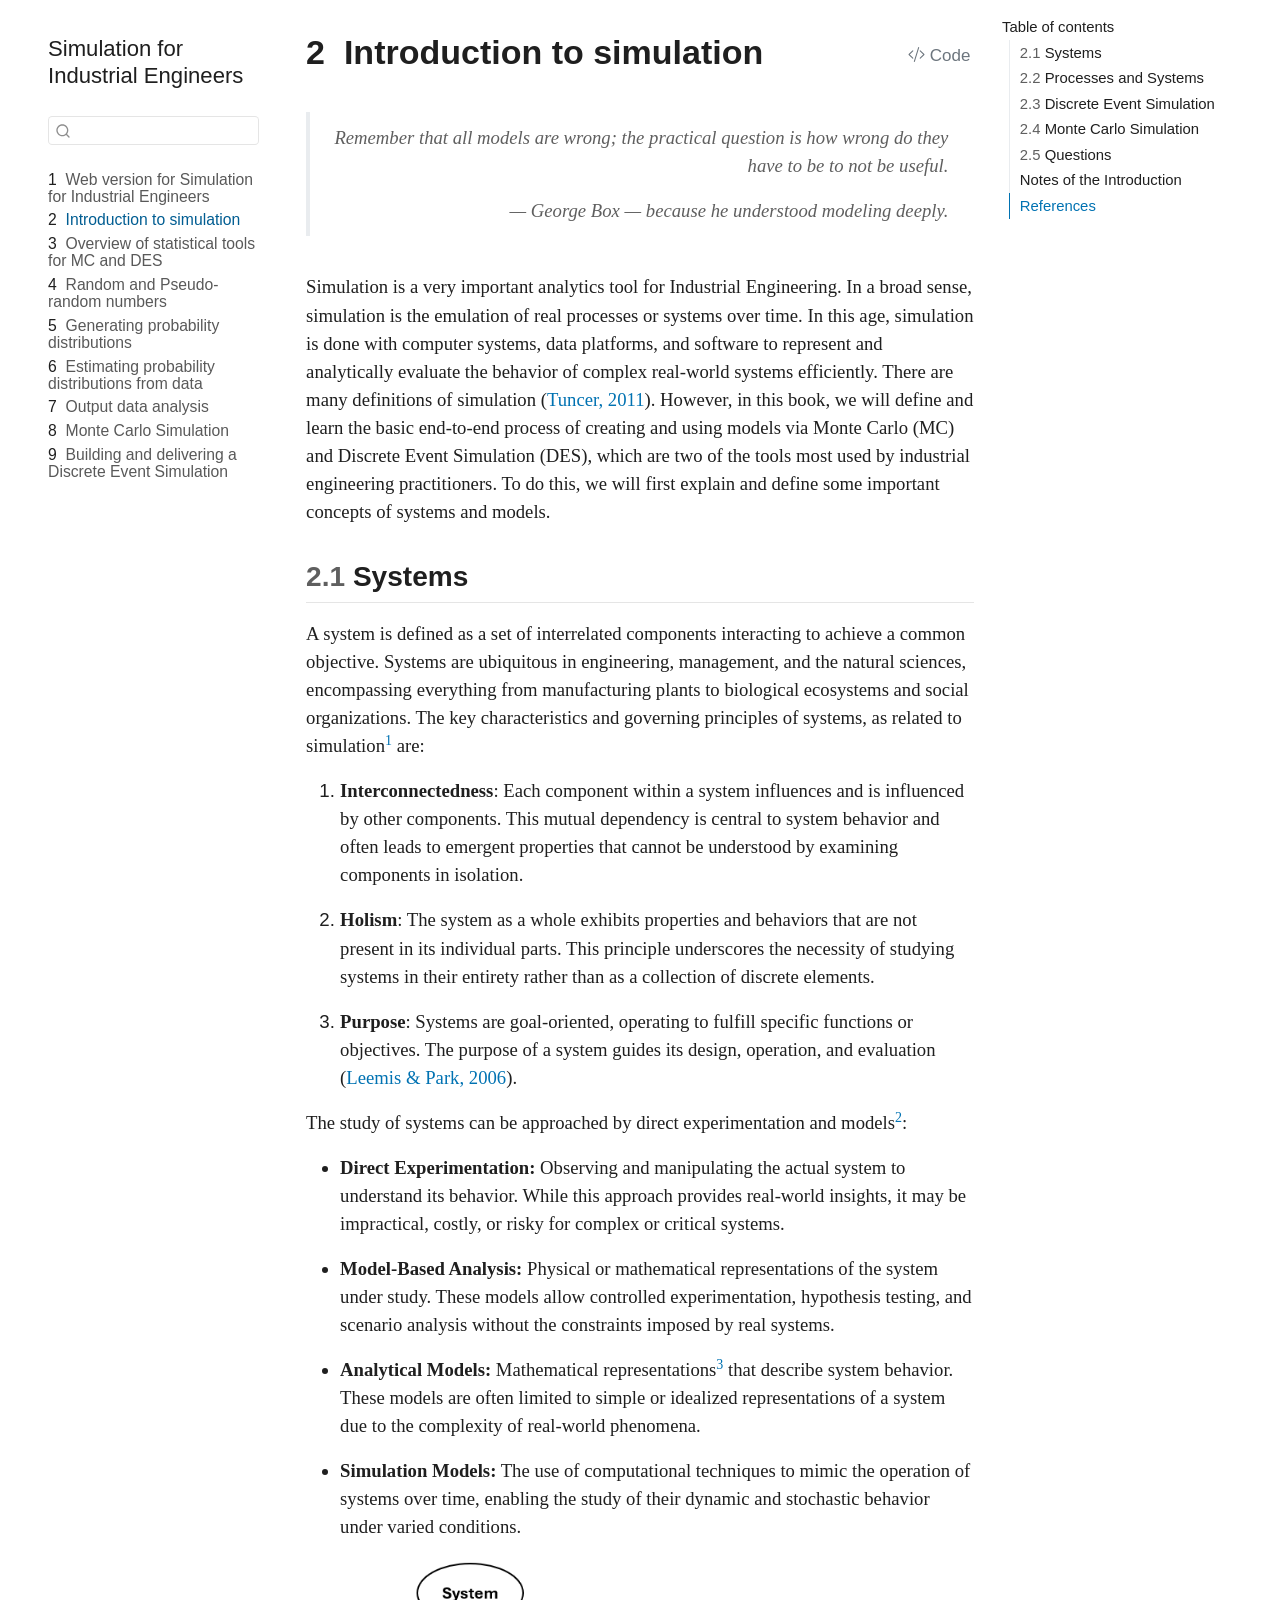
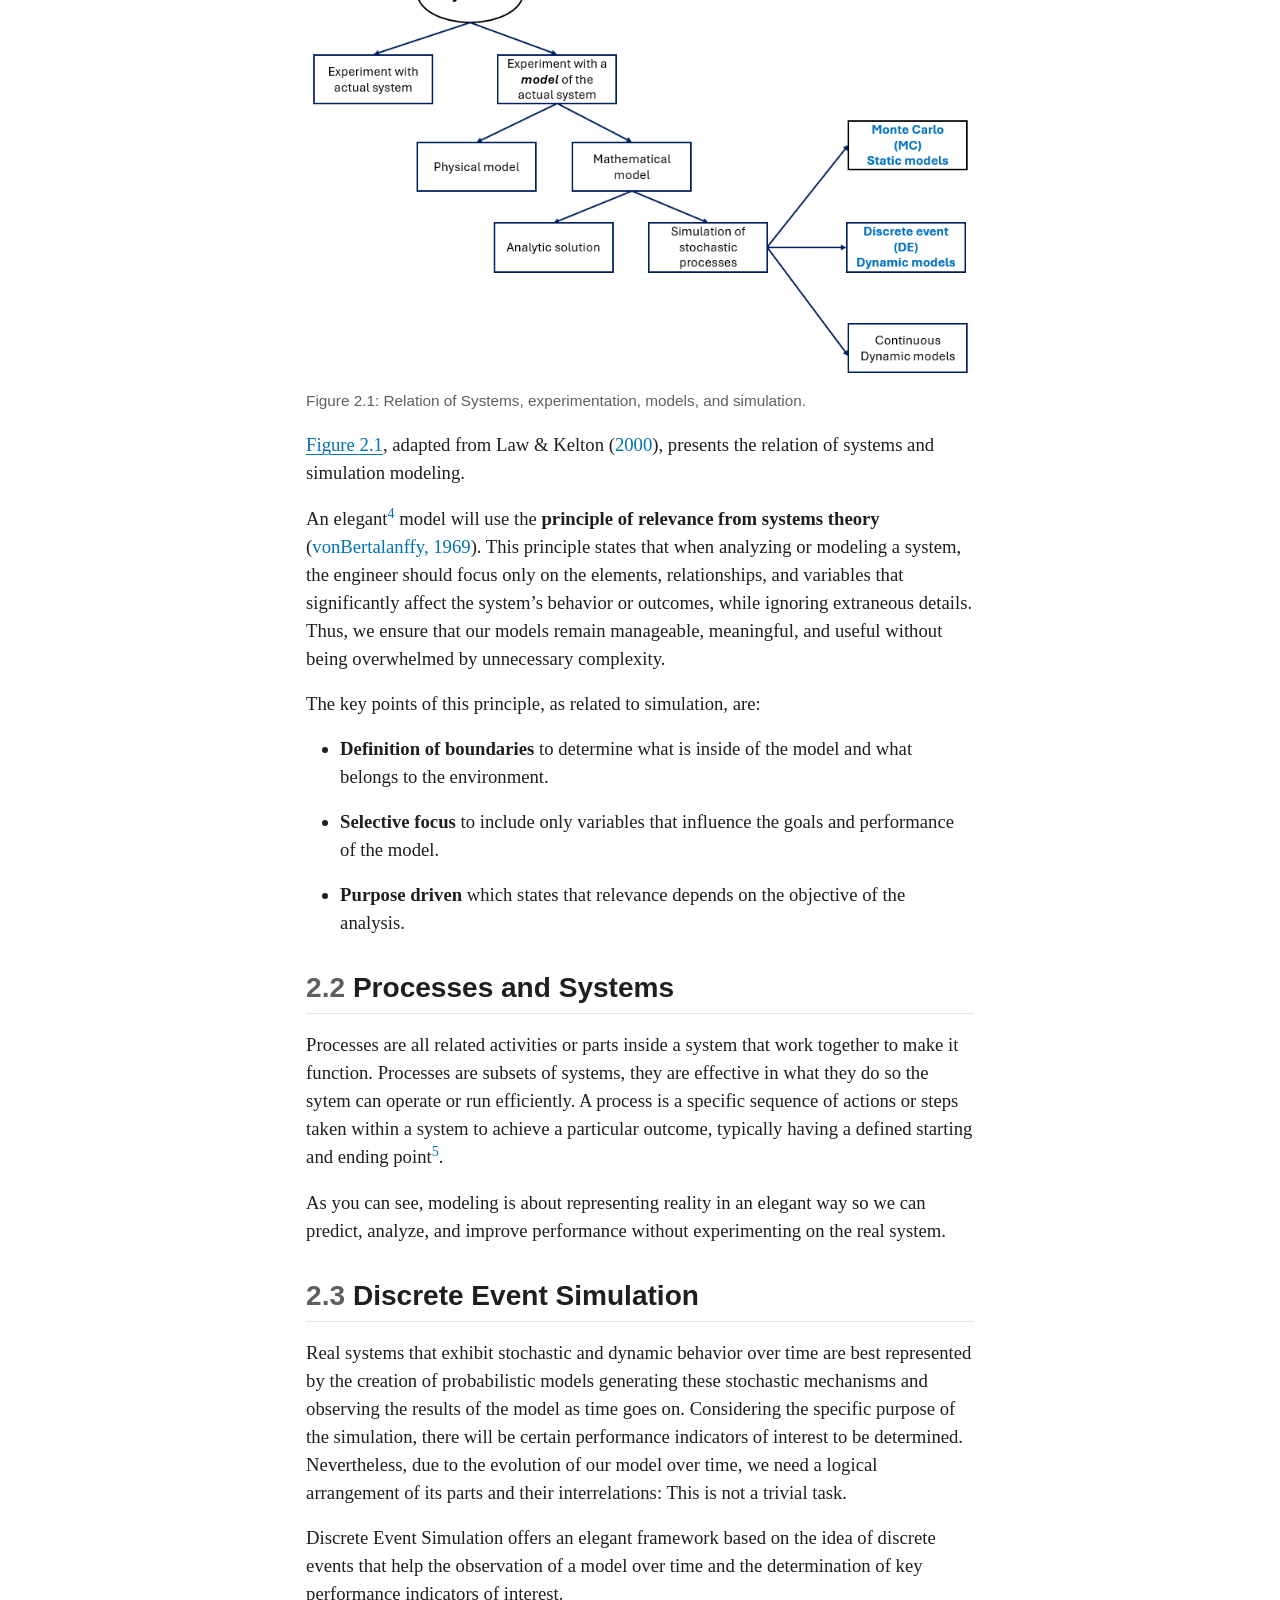
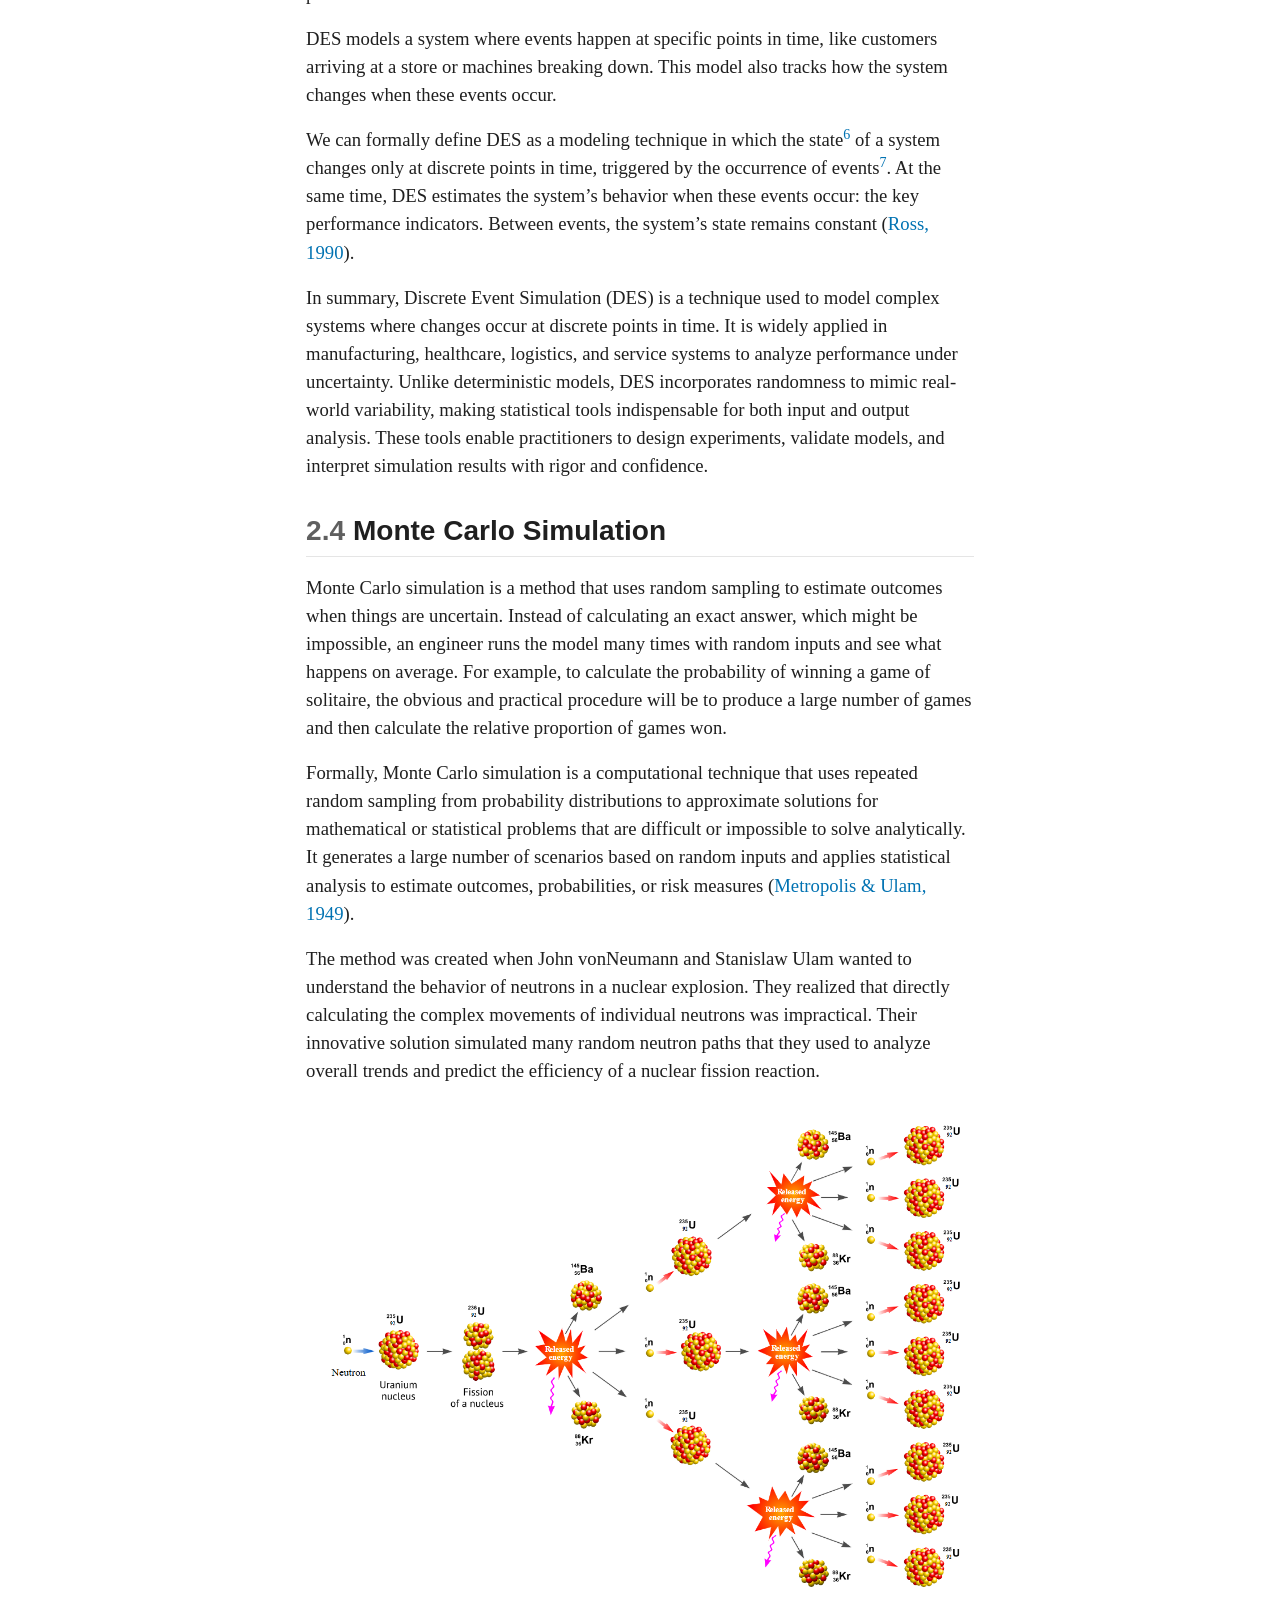
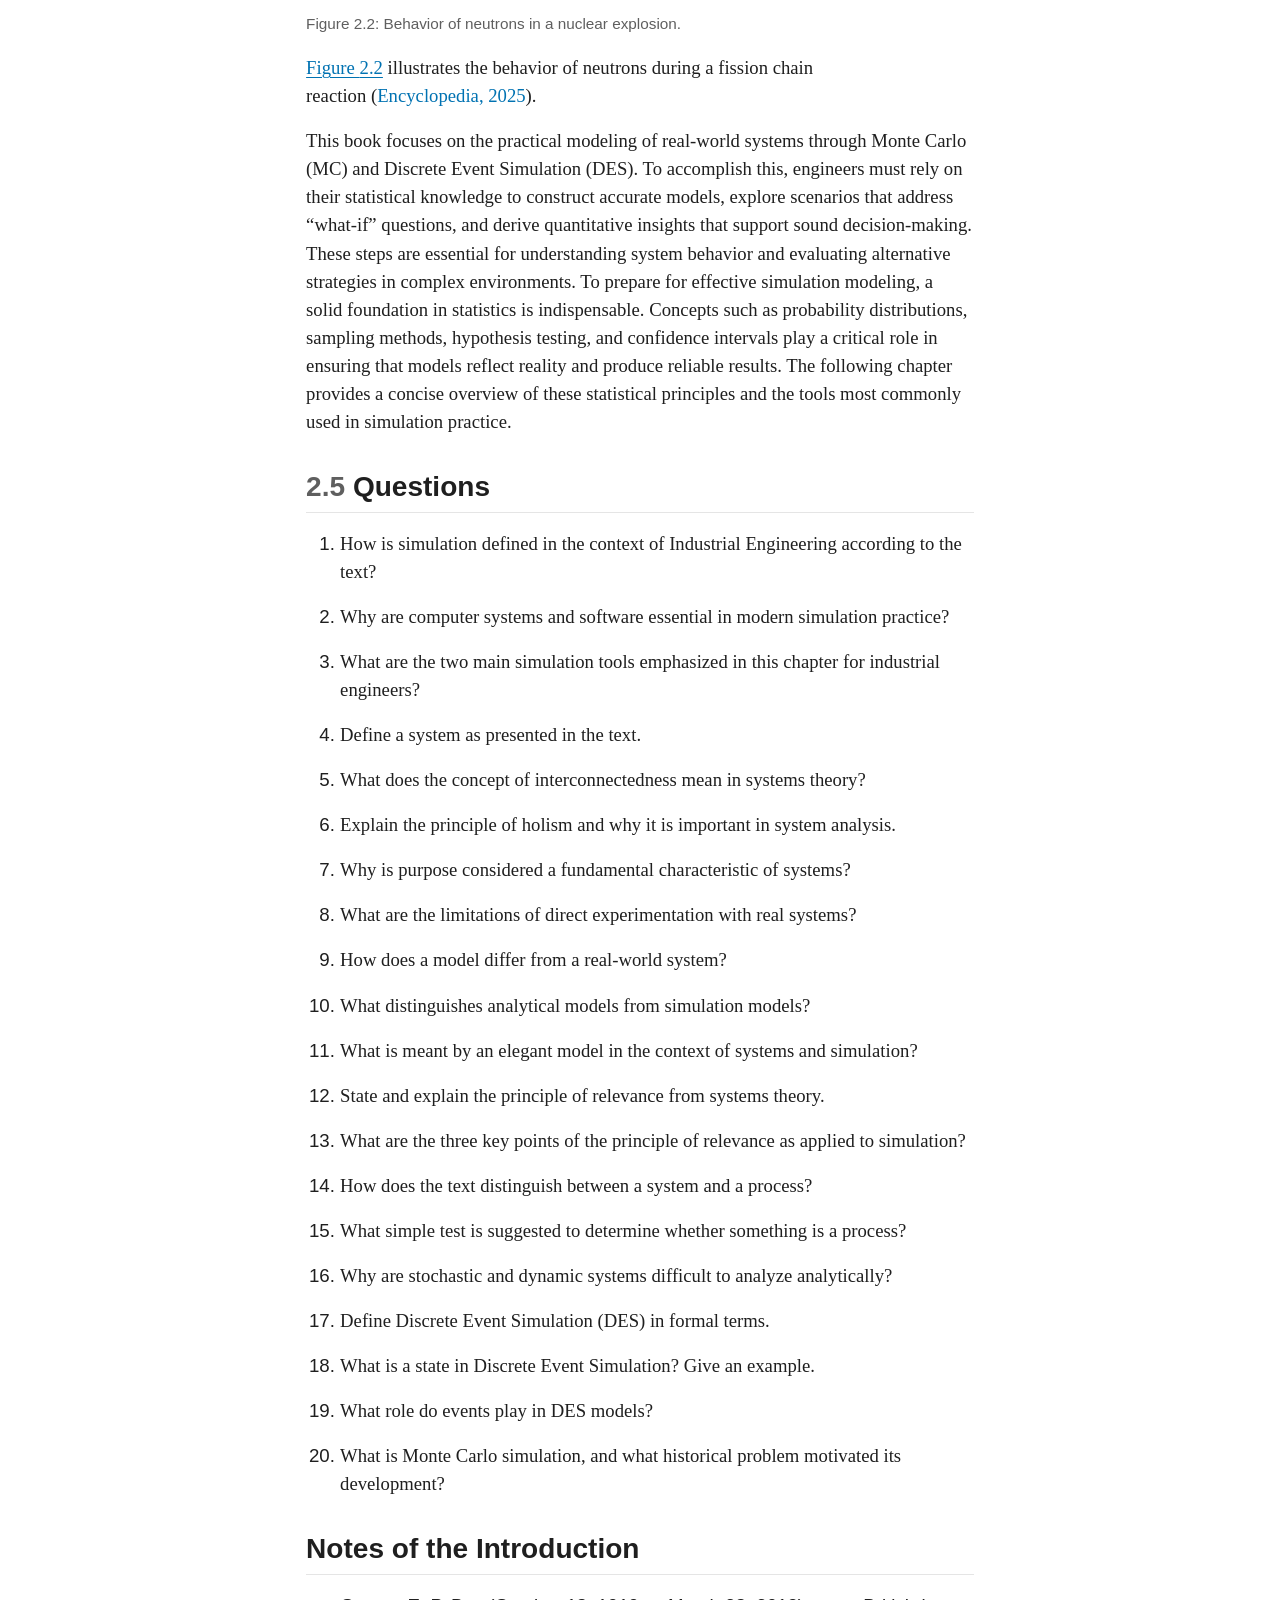
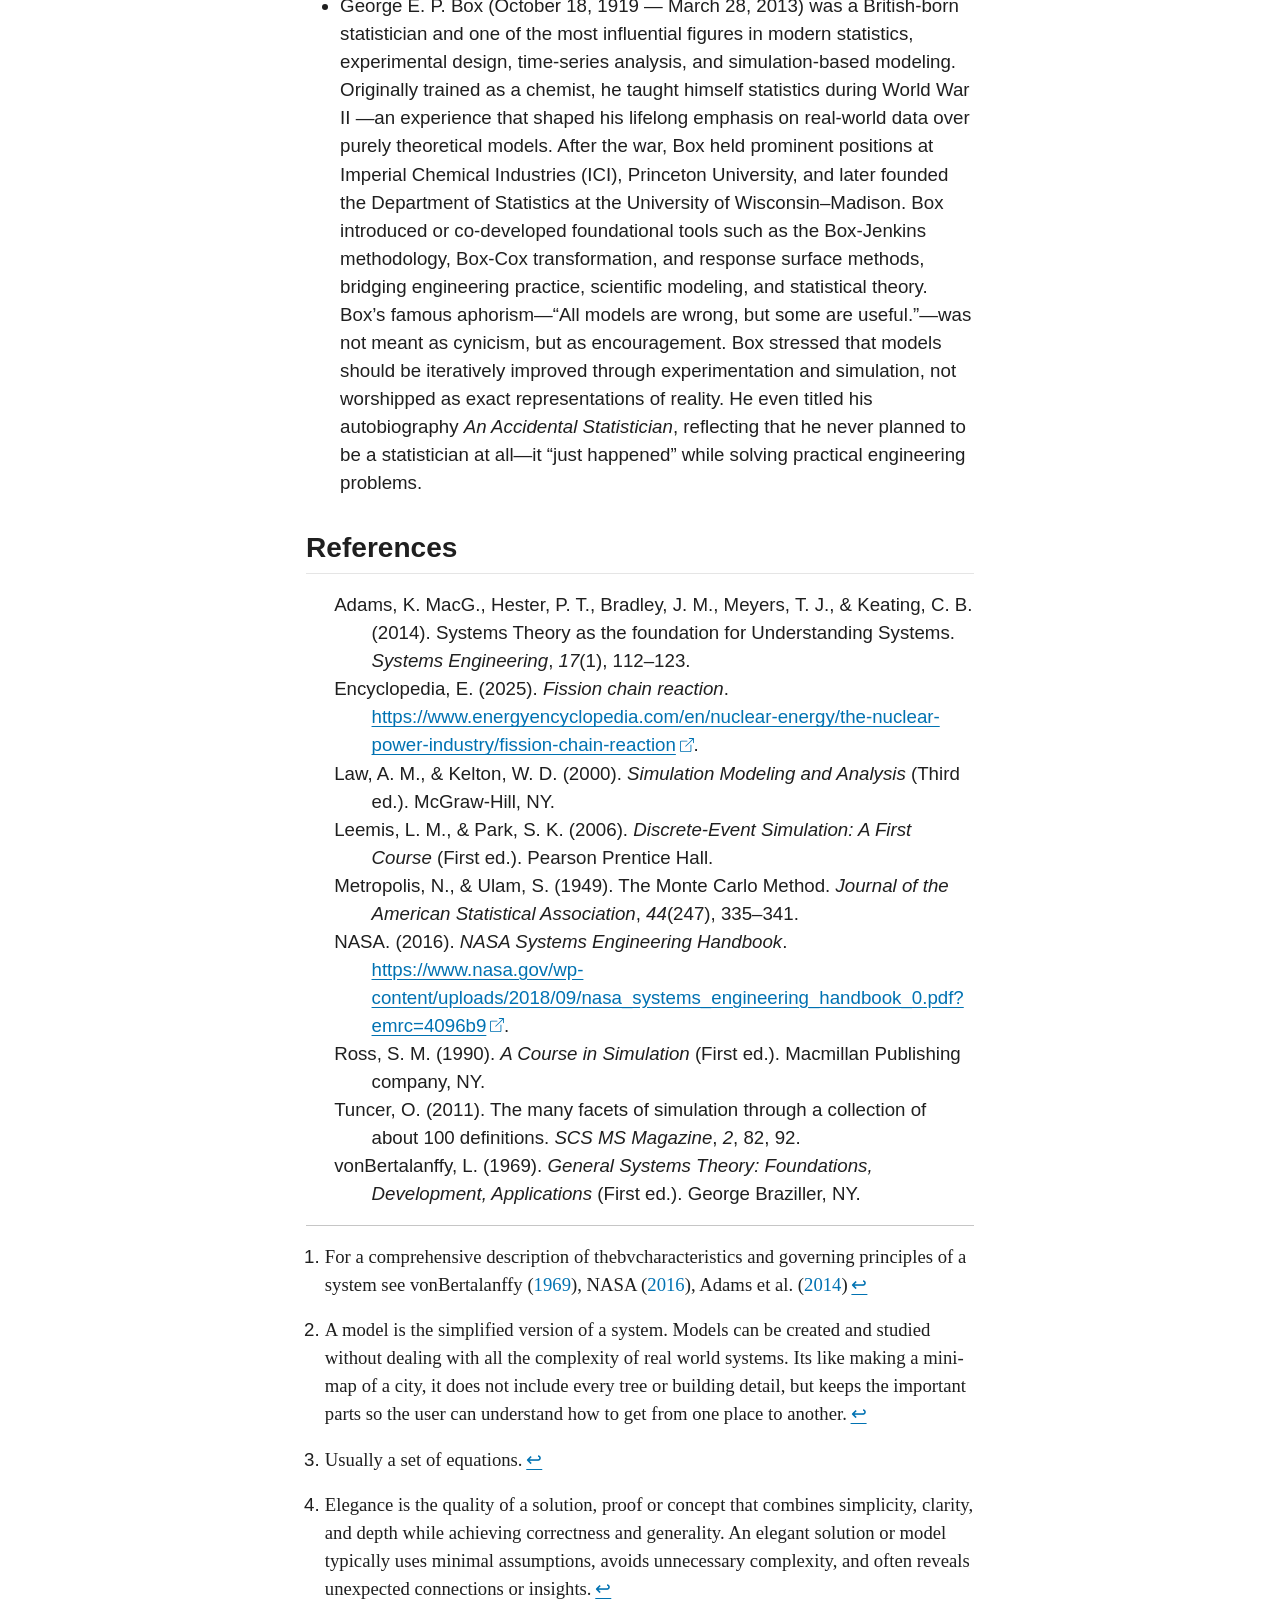
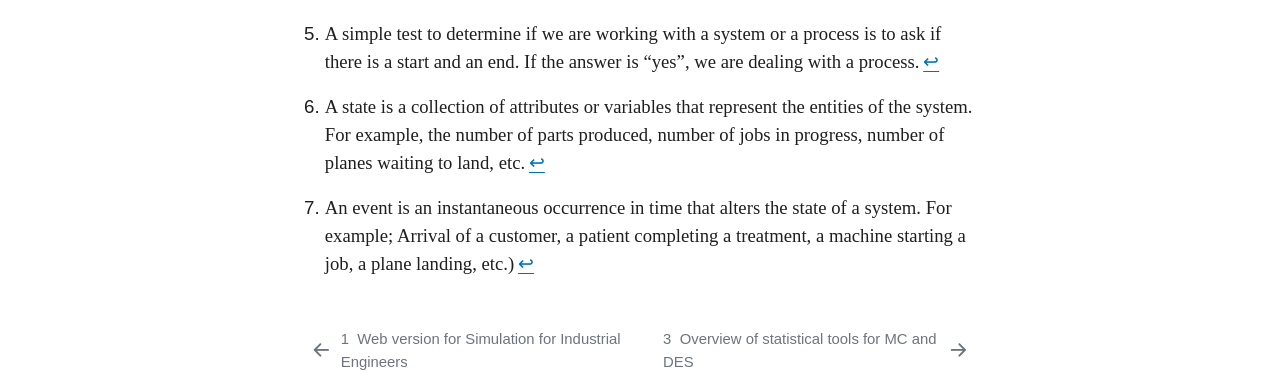
==== commit 3d966de9: "Built site for gh-pages" ====
--- a/chapter1.html
+++ b/chapter1.html
@@ -265,13 +265,13 @@
 <div style="float:right; width:100%; text-align:right; font-style: italic; margin: 20px 0;">
 <blockquote class="blockquote">
 <p>Remember that all models are wrong; the practical question is how wrong do they have to be to not be useful.</p>
-<p>— George Box — because he understood simulation deeply.</p>
+<p>— George Box — because he understood modeling deeply.</p>
 </blockquote>
 </div>
 <p>Simulation is a very important analytics tool for Industrial Engineering. In a broad sense, simulation is the emulation of real processes or systems over time. In this age, simulation is done with computer systems, data platforms, and software to represent and analytically evaluate the behavior of complex real-world systems efficiently. There are many definitions of simulation&nbsp;<span class="citation" data-cites="Tuncer2011">(<a href="#ref-Tuncer2011" role="doc-biblioref">Tuncer, 2011</a>)</span>. However, in this book, we will define and learn the basic end-to-end process of creating and using models via Monte Carlo (MC) and Discrete Event Simulation (DES), which are two of the tools most used by industrial engineering practitioners. To do this, we will first explain and define some important concepts of systems and models.</p>
 <section id="systems" class="level2" data-number="2.1">
 <h2 data-number="2.1" class="anchored" data-anchor-id="systems"><span class="header-section-number">2.1</span> Systems</h2>
-<p>A system is defined as a set of interrelated components interacting to achieve a common objective. Systems are ubiquitous in engineering, management, and the natural sciences, encompassing everything from manufacturing plants to biological ecosystems and social organizations. The key characteristics and governing principles of systems, as related to simulation<a href="#fn1" class="footnote-ref" id="fnref1" role="doc-noteref"><sup>1</sup></a>,</p>
+<p>A system is defined as a set of interrelated components interacting to achieve a common objective. Systems are ubiquitous in engineering, management, and the natural sciences, encompassing everything from manufacturing plants to biological ecosystems and social organizations. The key characteristics and governing principles of systems, as related to simulation<a href="#fn1" class="footnote-ref" id="fnref1" role="doc-noteref"><sup>1</sup></a> are:</p>
 <ol type="1">
 <li><p><strong>Interconnectedness</strong>: Each component within a system influences and is influenced by other components. This mutual dependency is central to system behavior and often leads to emergent properties that cannot be understood by examining components in isolation.</p></li>
 <li><p><strong>Holism</strong>: The system as a whole exhibits properties and behaviors that are not present in its individual parts. This principle underscores the necessity of studying systems in their entirety rather than as a collection of discrete elements.</p></li>
@@ -332,7 +332,7 @@
 </figure>
 </div>
 <p><a href="#fig-Neutron" class="quarto-xref">Figure&nbsp;<span>2.2</span></a> illustrates the behavior of neutrons during a fission chain reaction&nbsp;<span class="citation" data-cites="Neutrons">(<a href="#ref-Neutrons" role="doc-biblioref">Encyclopedia, 2025</a>)</span>.</p>
-<p>This book focuses on the practical modeling of real-world systems through Monte Carlo (MC) and Discrete Event Simulation (DES). To accomplish this, engineers must rely on their statistical knowledge to construct accurate models, explore scenarios that address “what-if” questions, and derive quantitative insights that support sound decision-making. These steps are essential for understanding system behavior and evaluating alternative strategies in complex environments. To prepare for effective simulation modeling, a solid foundation in statistics is indispensable. Concepts such as probability distributions, sampling methods, hypothesis testing, and confidence intervals play a critical role in ensuring that models reflect reality and produce reliable results. The following section provides a concise overview of these statistical principles and the tools most commonly used in simulation practice.</p>
+<p>This book focuses on the practical modeling of real-world systems through Monte Carlo (MC) and Discrete Event Simulation (DES). To accomplish this, engineers must rely on their statistical knowledge to construct accurate models, explore scenarios that address “what-if” questions, and derive quantitative insights that support sound decision-making. These steps are essential for understanding system behavior and evaluating alternative strategies in complex environments. To prepare for effective simulation modeling, a solid foundation in statistics is indispensable. Concepts such as probability distributions, sampling methods, hypothesis testing, and confidence intervals play a critical role in ensuring that models reflect reality and produce reliable results. The following chapter provides a concise overview of these statistical principles and the tools most commonly used in simulation practice.</p>
 </section>
 <section id="questions" class="level2" data-number="2.5">
 <h2 data-number="2.5" class="anchored" data-anchor-id="questions"><span class="header-section-number">2.5</span> Questions</h2>
@@ -379,10 +379,10 @@
 Encyclopedia, E. (2025). <em>Fission chain reaction</em>. <a href="https://www.energyencyclopedia.com/en/nuclear-energy/the-nuclear-power-industry/fission-chain-reaction" class="uri">https://www.energyencyclopedia.com/en/nuclear-energy/the-nuclear-power-industry/fission-chain-reaction</a>.
 </div>
 <div id="ref-Law2000" class="csl-entry" role="listitem">
-Law, A. M., &amp; Kelton, W. D. (2000). <em><span class="nocase">Simulation Modeling and Analysis</span></em> (Third). McGraw-Hill, NY.
+Law, A. M., &amp; Kelton, W. D. (2000). <em><span class="nocase">Simulation Modeling and Analysis</span></em> (Third ed.). McGraw-Hill, NY.
 </div>
 <div id="ref-Leemis2006" class="csl-entry" role="listitem">
-Leemis, L. M., &amp; Park, S. K. (2006). <em><span>Discrete-Event Simulation: A First Course</span></em> (First). Pearson Prentice Hall.
+Leemis, L. M., &amp; Park, S. K. (2006). <em><span>Discrete-Event Simulation: A First Course</span></em> (First ed.). Pearson Prentice Hall.
 </div>
 <div id="ref-Metropolis1949" class="csl-entry" role="listitem">
 Metropolis, N., &amp; Ulam, S. (1949). <span>The Monte Carlo Method</span>. <em>Journal of the American Statistical Association</em>, <em>44</em>(247), 335–341.
@@ -391,23 +391,23 @@
 NASA. (2016). <em><span>NASA Systems Engineering Handbook</span></em>. <a href="https://www.nasa.gov/wp-content/uploads/2018/09/nasa_systems_engineering_handbook_0.pdf?emrc=4096b9" class="uri">https://www.nasa.gov/wp-content/uploads/2018/09/nasa_systems_engineering_handbook_0.pdf?emrc=4096b9</a>.
 </div>
 <div id="ref-Ross1990" class="csl-entry" role="listitem">
-Ross, S. M. (1990). <em><span class="nocase">A Course in Simulation</span></em> (First). Macmillan Publishing company, NY.
+Ross, S. M. (1990). <em><span class="nocase">A Course in Simulation</span></em> (First ed.). Macmillan Publishing company, NY.
 </div>
 <div id="ref-Tuncer2011" class="csl-entry" role="listitem">
 Tuncer, O. (2011). The many facets of simulation through a collection of about 100 definitions. <em>SCS MS Magazine</em>, <em>2</em>, 82, 92.
 </div>
 <div id="ref-Bertalanffy1969" class="csl-entry" role="listitem">
-<span class="nocase">vonBertalanffy, L.</span> (1969). <em><span>General Systems Theory: Foundations, Development, Applications</span></em> (First). George Braziller, NY.
+<span class="nocase">vonBertalanffy, L.</span> (1969). <em><span>General Systems Theory: Foundations, Development, Applications</span></em> (First ed.). George Braziller, NY.
 </div>
 </div>
 </section>
 <section id="footnotes" class="footnotes footnotes-end-of-document" role="doc-endnotes">
 <hr>
 <ol>
-<li id="fn1"><p>For a comprehensive description of the characteristics and governing principles of a system see <span class="citation" data-cites="Bertalanffy1969"><span class="nocase">vonBertalanffy</span> (<a href="#ref-Bertalanffy1969" role="doc-biblioref">1969</a>)</span>, <span class="citation" data-cites="NASASystemsENgHandbook2016">NASA (<a href="#ref-NASASystemsENgHandbook2016" role="doc-biblioref">2016</a>)</span>, <span class="citation" data-cites="Adams2014">Adams et al. (<a href="#ref-Adams2014" role="doc-biblioref">2014</a>)</span><a href="#fnref1" class="footnote-back" role="doc-backlink">↩︎</a></p></li>
+<li id="fn1"><p>For a comprehensive description of thebvcharacteristics and governing principles of a system see <span class="citation" data-cites="Bertalanffy1969"><span class="nocase">vonBertalanffy</span> (<a href="#ref-Bertalanffy1969" role="doc-biblioref">1969</a>)</span>, <span class="citation" data-cites="NASASystemsENgHandbook2016">NASA (<a href="#ref-NASASystemsENgHandbook2016" role="doc-biblioref">2016</a>)</span>, <span class="citation" data-cites="Adams2014">Adams et al. (<a href="#ref-Adams2014" role="doc-biblioref">2014</a>)</span><a href="#fnref1" class="footnote-back" role="doc-backlink">↩︎</a></p></li>
 <li id="fn2"><p>A model is the simplified version of a system. Models can be created and studied without dealing with all the complexity of real world systems. Its like making a mini-map of a city, it does not include every tree or building detail, but keeps the important parts so the user can understand how to get from one place to another.<a href="#fnref2" class="footnote-back" role="doc-backlink">↩︎</a></p></li>
 <li id="fn3"><p>Usually a set of equations.<a href="#fnref3" class="footnote-back" role="doc-backlink">↩︎</a></p></li>
-<li id="fn4"><p>Elegance is the quality of a solution, proof or concept that combines simplicity, clarity, and depth while achieving correctness and generality. An elegant solution or model typically uses minimal assumptions, avoids unnecessary com- plexity, and often reveals unexpected connections or insights.<a href="#fnref4" class="footnote-back" role="doc-backlink">↩︎</a></p></li>
+<li id="fn4"><p>Elegance is the quality of a solution, proof or concept that combines simplicity, clarity, and depth while achieving correctness and generality. An elegant solution or model typically uses minimal assumptions, avoids unnecessary complexity, and often reveals unexpected connections or insights.<a href="#fnref4" class="footnote-back" role="doc-backlink">↩︎</a></p></li>
 <li id="fn5"><p>A simple test to determine if we are working with a system or a process is to ask if there is a start and an end. If the answer is “yes”, we are dealing with a process.<a href="#fnref5" class="footnote-back" role="doc-backlink">↩︎</a></p></li>
 <li id="fn6"><p>A state is a collection of attributes or variables that represent the entities of the system. For example, the number of parts produced, number of jobs in progress, number of planes waiting to land, etc.<a href="#fnref6" class="footnote-back" role="doc-backlink">↩︎</a></p></li>
 <li id="fn7"><p>An event is an instantaneous occurrence in time that alters the state of a system. For example; Arrival of a customer, a patient completing a treatment, a machine starting a job, a plane landing, etc.)<a href="#fnref7" class="footnote-back" role="doc-backlink">↩︎</a></p></li>
@@ -886,7 +886,7 @@
 <span id="cb1-4"><a href="#cb1-4" aria-hidden="true" tabindex="-1"></a></span>
 <span id="cb1-5"><a href="#cb1-5" aria-hidden="true" tabindex="-1"></a><span class="at">&gt; Remember that all models are wrong; the practical question is how wrong do they have to be to not be useful.</span></span>
 <span id="cb1-6"><a href="#cb1-6" aria-hidden="true" tabindex="-1"></a><span class="at">&gt; </span></span>
-<span id="cb1-7"><a href="#cb1-7" aria-hidden="true" tabindex="-1"></a><span class="at">&gt; — George Box --- because he understood simulation deeply.</span></span>
+<span id="cb1-7"><a href="#cb1-7" aria-hidden="true" tabindex="-1"></a><span class="at">&gt; — George Box --- because he understood modeling deeply.</span></span>
 <span id="cb1-8"><a href="#cb1-8" aria-hidden="true" tabindex="-1"></a></span>
 <span id="cb1-9"><a href="#cb1-9" aria-hidden="true" tabindex="-1"></a><span class="dt">&lt;/</span><span class="kw">div</span><span class="dt">&gt;</span></span>
 <span id="cb1-10"><a href="#cb1-10" aria-hidden="true" tabindex="-1"></a></span>
@@ -895,129 +895,127 @@
 <span id="cb1-13"><a href="#cb1-13" aria-hidden="true" tabindex="-1"></a></span>
 <span id="cb1-14"><a href="#cb1-14" aria-hidden="true" tabindex="-1"></a><span class="fu">## Systems</span></span>
 <span id="cb1-15"><a href="#cb1-15" aria-hidden="true" tabindex="-1"></a></span>
-<span id="cb1-16"><a href="#cb1-16" aria-hidden="true" tabindex="-1"></a>A system is defined as a set of interrelated components interacting to achieve a common objective. Systems are ubiquitous in engineering, management, and the natural sciences, encompassing everything from manufacturing plants to biological ecosystems and social organizations. The key characteristics and governing principles of systems, as related to simulation^[For a comprehensive description of the</span>
-<span id="cb1-17"><a href="#cb1-17" aria-hidden="true" tabindex="-1"></a>characteristics and governing principles</span>
-<span id="cb1-18"><a href="#cb1-18" aria-hidden="true" tabindex="-1"></a>of a system see  @Bertalanffy1969, @NASASystemsENgHandbook2016, @Adams2014], </span>
+<span id="cb1-16"><a href="#cb1-16" aria-hidden="true" tabindex="-1"></a>A system is defined as a set of interrelated components interacting to achieve a common objective. Systems are ubiquitous in engineering, management, and the natural sciences, encompassing everything from manufacturing plants to biological ecosystems and social organizations. The key characteristics and governing principles of systems, as related to simulation^<span class="co">[</span><span class="ot">For a comprehensive description of thebvcharacteristics and governing principles of a system see @Bertalanffy1969, @NASASystemsENgHandbook2016, @Adams2014</span><span class="co">]</span> are:</span>
+<span id="cb1-17"><a href="#cb1-17" aria-hidden="true" tabindex="-1"></a></span>
+<span id="cb1-18"><a href="#cb1-18" aria-hidden="true" tabindex="-1"></a><span class="ss">1.  </span>**Interconnectedness**: Each component within a system influences and is influenced by other components. This mutual dependency is central to system behavior and often leads to emergent properties that cannot be understood by examining components in isolation.</span>
 <span id="cb1-19"><a href="#cb1-19" aria-hidden="true" tabindex="-1"></a></span>
-<span id="cb1-20"><a href="#cb1-20" aria-hidden="true" tabindex="-1"></a><span class="ss">1.  </span>**Interconnectedness**: Each component within a system influences and is influenced by other components. This mutual dependency is central to system behavior and often leads to emergent properties that cannot be understood by examining components in isolation.</span>
+<span id="cb1-20"><a href="#cb1-20" aria-hidden="true" tabindex="-1"></a><span class="ss">2.  </span>**Holism**: The system as a whole exhibits properties and behaviors that are not present in its individual parts. This principle underscores the necessity of studying systems in their entirety rather than as a collection of discrete elements.</span>
 <span id="cb1-21"><a href="#cb1-21" aria-hidden="true" tabindex="-1"></a></span>
-<span id="cb1-22"><a href="#cb1-22" aria-hidden="true" tabindex="-1"></a><span class="ss">2.  </span>**Holism**: The system as a whole exhibits properties and behaviors that are not present in its individual parts. This principle underscores the necessity of studying systems in their entirety rather than as a collection of discrete elements.</span>
+<span id="cb1-22"><a href="#cb1-22" aria-hidden="true" tabindex="-1"></a><span class="ss">3.  </span>**Purpose**: Systems are goal-oriented, operating to fulfill specific functions or objectives. The purpose of a system guides its design, operation, and evaluation <span class="co">[</span><span class="ot">@Leemis2006</span><span class="co">]</span>.</span>
 <span id="cb1-23"><a href="#cb1-23" aria-hidden="true" tabindex="-1"></a></span>
-<span id="cb1-24"><a href="#cb1-24" aria-hidden="true" tabindex="-1"></a><span class="ss">3.  </span>**Purpose**: Systems are goal-oriented, operating to fulfill specific functions or objectives. The purpose of a system guides its design, operation, and evaluation <span class="co">[</span><span class="ot">@Leemis2006</span><span class="co">]</span>.</span>
+<span id="cb1-24"><a href="#cb1-24" aria-hidden="true" tabindex="-1"></a>The study of systems can be approached by direct experimentation and models^<span class="co">[</span><span class="ot">A model is the simplified version of a system. Models can be created and studied without dealing with all the complexity of real world systems. Its like making a mini-map of a city, it does not include every tree or building detail, but keeps the important parts so the user can understand how to get from one place to another.</span><span class="co">]</span>:</span>
 <span id="cb1-25"><a href="#cb1-25" aria-hidden="true" tabindex="-1"></a></span>
-<span id="cb1-26"><a href="#cb1-26" aria-hidden="true" tabindex="-1"></a>The study of systems can be approached by direct experimentation and models^<span class="co">[</span><span class="ot">A model is the simplified version of a system. Models can be created and studied without dealing with all the complexity of real world systems. Its like making a mini-map of a city, it does not include every tree or building detail, but keeps the important parts so the user can understand how to get from one place to another.</span><span class="co">]</span>:</span>
+<span id="cb1-26"><a href="#cb1-26" aria-hidden="true" tabindex="-1"></a><span class="ss">- </span>**Direct Experimentation:** Observing and manipulating the actual system to understand its behavior. While this approach provides real-world insights, it may be impractical, costly, or risky for complex or critical systems.</span>
 <span id="cb1-27"><a href="#cb1-27" aria-hidden="true" tabindex="-1"></a></span>
-<span id="cb1-28"><a href="#cb1-28" aria-hidden="true" tabindex="-1"></a><span class="ss">- </span>**Direct Experimentation:** Observing and manipulating the actual system to understand its behavior. While this approach provides real-world insights, it may be impractical, costly, or risky for complex or critical systems.</span>
+<span id="cb1-28"><a href="#cb1-28" aria-hidden="true" tabindex="-1"></a><span class="ss">- </span>**Model-Based Analysis:** Physical or mathematical representations of the system under study. These models allow controlled experimentation, hypothesis testing, and scenario analysis without the constraints imposed by real systems.</span>
 <span id="cb1-29"><a href="#cb1-29" aria-hidden="true" tabindex="-1"></a></span>
-<span id="cb1-30"><a href="#cb1-30" aria-hidden="true" tabindex="-1"></a><span class="ss">- </span>**Model-Based Analysis:** Physical or mathematical representations of the system under study. These models allow controlled experimentation, hypothesis testing, and scenario analysis without the constraints imposed by real systems.</span>
+<span id="cb1-30"><a href="#cb1-30" aria-hidden="true" tabindex="-1"></a><span class="ss">- </span>**Analytical Models:** Mathematical representations^<span class="co">[</span><span class="ot">Usually a set of equations.</span><span class="co">]</span> that describe system behavior. These models are often limited to simple or idealized representations of a system due to the complexity of real-world phenomena.</span>
 <span id="cb1-31"><a href="#cb1-31" aria-hidden="true" tabindex="-1"></a></span>
-<span id="cb1-32"><a href="#cb1-32" aria-hidden="true" tabindex="-1"></a><span class="ss">- </span>**Analytical Models:** Mathematical representations^<span class="co">[</span><span class="ot">Usually a set of equations.</span><span class="co">]</span> that describe system behavior. These models are often limited to simple or idealized representations of a system due to the complexity of real-world phenomena.</span>
+<span id="cb1-32"><a href="#cb1-32" aria-hidden="true" tabindex="-1"></a><span class="ss">- </span>**Simulation Models:** The use of computational techniques to mimic the operation of systems over time, enabling the study of their dynamic and stochastic behavior under varied conditions.</span>
 <span id="cb1-33"><a href="#cb1-33" aria-hidden="true" tabindex="-1"></a></span>
-<span id="cb1-34"><a href="#cb1-34" aria-hidden="true" tabindex="-1"></a><span class="ss">- </span>**Simulation Models:** The use of computational techniques to mimic the operation of systems over time, enabling the study of their dynamic and stochastic behavior under varied conditions.</span>
-<span id="cb1-35"><a href="#cb1-35" aria-hidden="true" tabindex="-1"></a></span>
-<span id="cb1-36"><a href="#cb1-36" aria-hidden="true" tabindex="-1"></a>::: {#fig-SysSim}</span>
-<span id="cb1-37"><a href="#cb1-37" aria-hidden="true" tabindex="-1"></a><span class="al">![](graphics/SysSim2.png)</span>{width=100% alt="Representation of different types of systems, experimentation, models, and simulation." }</span>
-<span id="cb1-38"><a href="#cb1-38" aria-hidden="true" tabindex="-1"></a></span>
-<span id="cb1-39"><a href="#cb1-39" aria-hidden="true" tabindex="-1"></a>Relation of Systems, experimentation, models, and simulation.</span>
-<span id="cb1-40"><a href="#cb1-40" aria-hidden="true" tabindex="-1"></a>:::</span>
+<span id="cb1-34"><a href="#cb1-34" aria-hidden="true" tabindex="-1"></a>::: {#fig-SysSim}</span>
+<span id="cb1-35"><a href="#cb1-35" aria-hidden="true" tabindex="-1"></a><span class="al">![](graphics/SysSim2.png)</span>{width=100% alt="Representation of different types of systems, experimentation, models, and simulation." }</span>
+<span id="cb1-36"><a href="#cb1-36" aria-hidden="true" tabindex="-1"></a></span>
+<span id="cb1-37"><a href="#cb1-37" aria-hidden="true" tabindex="-1"></a>Relation of Systems, experimentation, models, and simulation.</span>
+<span id="cb1-38"><a href="#cb1-38" aria-hidden="true" tabindex="-1"></a>:::</span>
+<span id="cb1-39"><a href="#cb1-39" aria-hidden="true" tabindex="-1"></a></span>
+<span id="cb1-40"><a href="#cb1-40" aria-hidden="true" tabindex="-1"></a>@fig-SysSim, adapted from&nbsp;@Law2000, presents the relation of systems and simulation modeling.</span>
 <span id="cb1-41"><a href="#cb1-41" aria-hidden="true" tabindex="-1"></a></span>
-<span id="cb1-42"><a href="#cb1-42" aria-hidden="true" tabindex="-1"></a>@fig-SysSim, adapted from&nbsp;@Law2000, presents the relation of systems and simulation modeling.</span>
+<span id="cb1-42"><a href="#cb1-42" aria-hidden="true" tabindex="-1"></a>An elegant^<span class="co">[</span><span class="ot">Elegance is the quality of a solution, proof or concept that combines simplicity, clarity, and depth while achieving correctness and generality. An elegant solution or model typically uses minimal assumptions, avoids unnecessary complexity, and often reveals unexpected connections or insights.</span><span class="co">]</span> model will use the **principle of relevance from systems theory** <span class="co">[</span><span class="ot">@Bertalanffy1969</span><span class="co">]</span>. This principle states that when analyzing or modeling a system, the engineer should focus only on the elements, relationships, and variables that significantly affect the system's behavior or outcomes, while ignoring extraneous details. Thus, we ensure that our models remain manageable, meaningful, and useful without being overwhelmed by unnecessary complexity.</span>
 <span id="cb1-43"><a href="#cb1-43" aria-hidden="true" tabindex="-1"></a></span>
-<span id="cb1-44"><a href="#cb1-44" aria-hidden="true" tabindex="-1"></a>An elegant^<span class="co">[</span><span class="ot">Elegance is the quality of a solution, proof or concept that combines simplicity, clarity, and depth while achieving correctness and generality. An elegant solution or model typically uses minimal assumptions, avoids unnecessary com- plexity, and often reveals unexpected connections or insights.</span><span class="co">]</span> model will use the **principle of relevance from systems theory** <span class="co">[</span><span class="ot">@Bertalanffy1969</span><span class="co">]</span>. This principle states that when analyzing or modeling a system, the engineer should focus only on the elements, relationships, and variables that significantly affect the system's behavior or outcomes, while ignoring extraneous details. Thus, we ensure that our models remain manageable, meaningful, and useful without being overwhelmed by unnecessary complexity.</span>
+<span id="cb1-44"><a href="#cb1-44" aria-hidden="true" tabindex="-1"></a>The key points of this principle, as related to simulation, are:</span>
 <span id="cb1-45"><a href="#cb1-45" aria-hidden="true" tabindex="-1"></a></span>
-<span id="cb1-46"><a href="#cb1-46" aria-hidden="true" tabindex="-1"></a>The key points of this principle, as related to simulation, are:</span>
+<span id="cb1-46"><a href="#cb1-46" aria-hidden="true" tabindex="-1"></a><span class="ss">- </span>**Definition of boundaries** to determine what is inside of the model and what belongs to the environment.</span>
 <span id="cb1-47"><a href="#cb1-47" aria-hidden="true" tabindex="-1"></a></span>
-<span id="cb1-48"><a href="#cb1-48" aria-hidden="true" tabindex="-1"></a><span class="ss">- </span>**Definition of boundaries** to determine what is inside of the model and what belongs to the environment.</span>
+<span id="cb1-48"><a href="#cb1-48" aria-hidden="true" tabindex="-1"></a><span class="ss">- </span>**Selective focus** to include only variables that influence the goals and performance of the model.</span>
 <span id="cb1-49"><a href="#cb1-49" aria-hidden="true" tabindex="-1"></a></span>
-<span id="cb1-50"><a href="#cb1-50" aria-hidden="true" tabindex="-1"></a><span class="ss">- </span>**Selective focus** to include only variables that influence the goals and performance of the model.</span>
+<span id="cb1-50"><a href="#cb1-50" aria-hidden="true" tabindex="-1"></a><span class="ss">- </span>**Purpose driven** which states that relevance depends on the objective of the analysis.</span>
 <span id="cb1-51"><a href="#cb1-51" aria-hidden="true" tabindex="-1"></a></span>
-<span id="cb1-52"><a href="#cb1-52" aria-hidden="true" tabindex="-1"></a><span class="ss">- </span>**Purpose driven** which states that relevance depends on the objective of the analysis.</span>
+<span id="cb1-52"><a href="#cb1-52" aria-hidden="true" tabindex="-1"></a><span class="fu">## Processes and Systems</span></span>
 <span id="cb1-53"><a href="#cb1-53" aria-hidden="true" tabindex="-1"></a></span>
-<span id="cb1-54"><a href="#cb1-54" aria-hidden="true" tabindex="-1"></a><span class="fu">## Processes and Systems</span></span>
+<span id="cb1-54"><a href="#cb1-54" aria-hidden="true" tabindex="-1"></a>Processes are all related activities or parts inside a system that work together to make it function. Processes are subsets of systems, they are effective in what they do so the sytem can operate or run efficiently. A process is a specific sequence of actions or steps taken within a system to achieve a particular outcome, typically having a defined starting and ending point^<span class="co">[</span><span class="ot">A simple test to determine if we are working with a system or a process is to ask if there is a start and an end. If the answer is "yes", we are dealing with a process.</span><span class="co">]</span>.</span>
 <span id="cb1-55"><a href="#cb1-55" aria-hidden="true" tabindex="-1"></a></span>
-<span id="cb1-56"><a href="#cb1-56" aria-hidden="true" tabindex="-1"></a>Processes are all related activities or parts inside a system that work together to make it function. Processes are subsets of systems, they are effective in what they do so the sytem can operate or run efficiently. A process is a specific sequence of actions or steps taken within a system to achieve a particular outcome, typically having a defined starting and ending point^<span class="co">[</span><span class="ot">A simple test to determine if we are working with a system or a process is to ask if there is a start and an end. If the answer is "yes", we are dealing with a process.</span><span class="co">]</span>.</span>
+<span id="cb1-56"><a href="#cb1-56" aria-hidden="true" tabindex="-1"></a>As you can see, modeling is about representing reality in an elegant way so we can predict, analyze, and improve performance without experimenting on the real system.</span>
 <span id="cb1-57"><a href="#cb1-57" aria-hidden="true" tabindex="-1"></a></span>
-<span id="cb1-58"><a href="#cb1-58" aria-hidden="true" tabindex="-1"></a>As you can see, modeling is about representing reality in an elegant way so we can predict, analyze, and improve performance without experimenting on the real system.</span>
+<span id="cb1-58"><a href="#cb1-58" aria-hidden="true" tabindex="-1"></a><span class="fu">## Discrete Event Simulation</span></span>
 <span id="cb1-59"><a href="#cb1-59" aria-hidden="true" tabindex="-1"></a></span>
-<span id="cb1-60"><a href="#cb1-60" aria-hidden="true" tabindex="-1"></a><span class="fu">## Discrete Event Simulation</span></span>
+<span id="cb1-60"><a href="#cb1-60" aria-hidden="true" tabindex="-1"></a>Real systems that exhibit stochastic and dynamic behavior over time are best represented by the creation of probabilistic models generating these stochastic mechanisms and observing the results of the model as time goes on. Considering the specific purpose of the simulation, there will be certain performance indicators of interest to be determined. Nevertheless, due to the evolution of our model over time, we need a logical arrangement of its parts and their interrelations: This is not a trivial task.</span>
 <span id="cb1-61"><a href="#cb1-61" aria-hidden="true" tabindex="-1"></a></span>
-<span id="cb1-62"><a href="#cb1-62" aria-hidden="true" tabindex="-1"></a>Real systems that exhibit stochastic and dynamic behavior over time are best represented by the creation of probabilistic models generating these stochastic mechanisms and observing the results of the model as time goes on. Considering the specific purpose of the simulation, there will be certain performance indicators of interest to be determined. Nevertheless, due to the evolution of our model over time, we need a logical arrangement of its parts and their interrelations: This is not a trivial task.</span>
+<span id="cb1-62"><a href="#cb1-62" aria-hidden="true" tabindex="-1"></a>Discrete Event Simulation offers an elegant framework based on the idea of discrete events that help the observation of a model over time and the determination of key performance indicators of interest.</span>
 <span id="cb1-63"><a href="#cb1-63" aria-hidden="true" tabindex="-1"></a></span>
-<span id="cb1-64"><a href="#cb1-64" aria-hidden="true" tabindex="-1"></a>Discrete Event Simulation offers an elegant framework based on the idea of discrete events that help the observation of a model over time and the determination of key performance indicators of interest.</span>
+<span id="cb1-64"><a href="#cb1-64" aria-hidden="true" tabindex="-1"></a>DES models a system where events happen at specific points in time, like customers arriving at a store or machines breaking down. This model also tracks how the system changes when these events occur.</span>
 <span id="cb1-65"><a href="#cb1-65" aria-hidden="true" tabindex="-1"></a></span>
-<span id="cb1-66"><a href="#cb1-66" aria-hidden="true" tabindex="-1"></a>DES models a system where events happen at specific points in time, like customers arriving at a store or machines breaking down. This model also tracks how the system changes when these events occur.</span>
-<span id="cb1-67"><a href="#cb1-67" aria-hidden="true" tabindex="-1"></a></span>
-<span id="cb1-68"><a href="#cb1-68" aria-hidden="true" tabindex="-1"></a>We can formally define DES as a modeling technique in which the state^[A state is a collection of attributes or</span>
-<span id="cb1-69"><a href="#cb1-69" aria-hidden="true" tabindex="-1"></a>variables that represent the entities of the system. For example, the number of parts produced, number of jobs in</span>
-<span id="cb1-70"><a href="#cb1-70" aria-hidden="true" tabindex="-1"></a>progress, number of planes waiting to land, etc.] of a system changes only at discrete points in time, triggered by the occurrence of events^<span class="co">[</span><span class="ot">An event is an instantaneous occurrence in time that alters the state of a system. For example; Arrival of a customer, a patient completing a treatment, a machine starting a job, a plane landing, etc.)</span><span class="co">]</span>. At the same time, DES estimates the system's behavior when these events occur: the key performance indicators. Between events, the system's state remains constant <span class="co">[</span><span class="ot">@Ross1990</span><span class="co">]</span>.</span>
+<span id="cb1-66"><a href="#cb1-66" aria-hidden="true" tabindex="-1"></a>We can formally define DES as a modeling technique in which the state^[A state is a collection of attributes or</span>
+<span id="cb1-67"><a href="#cb1-67" aria-hidden="true" tabindex="-1"></a>variables that represent the entities of the system. For example, the number of parts produced, number of jobs in</span>
+<span id="cb1-68"><a href="#cb1-68" aria-hidden="true" tabindex="-1"></a>progress, number of planes waiting to land, etc.] of a system changes only at discrete points in time, triggered by the occurrence of events^<span class="co">[</span><span class="ot">An event is an instantaneous occurrence in time that alters the state of a system. For example; Arrival of a customer, a patient completing a treatment, a machine starting a job, a plane landing, etc.)</span><span class="co">]</span>. At the same time, DES estimates the system's behavior when these events occur: the key performance indicators. Between events, the system's state remains constant <span class="co">[</span><span class="ot">@Ross1990</span><span class="co">]</span>.</span>
+<span id="cb1-69"><a href="#cb1-69" aria-hidden="true" tabindex="-1"></a></span>
+<span id="cb1-70"><a href="#cb1-70" aria-hidden="true" tabindex="-1"></a>In summary, Discrete Event Simulation (DES) is a technique used to model complex systems where changes occur at discrete points in time. It is widely applied in manufacturing, healthcare, logistics, and service systems to analyze performance under uncertainty. Unlike deterministic models, DES incorporates randomness to mimic real-world variability, making statistical tools indispensable for both input and output analysis. These tools enable practitioners to design experiments, validate models, and interpret simulation results with rigor and confidence.</span>
 <span id="cb1-71"><a href="#cb1-71" aria-hidden="true" tabindex="-1"></a></span>
-<span id="cb1-72"><a href="#cb1-72" aria-hidden="true" tabindex="-1"></a>In summary, Discrete Event Simulation (DES) is a technique used to model complex systems where changes occur at discrete points in time. It is widely applied in manufacturing, healthcare, logistics, and service systems to analyze performance under uncertainty. Unlike deterministic models, DES incorporates randomness to mimic real-world variability, making statistical tools indispensable for both input and output analysis. These tools enable practitioners to design experiments, validate models, and interpret simulation results with rigor and confidence.</span>
+<span id="cb1-72"><a href="#cb1-72" aria-hidden="true" tabindex="-1"></a><span class="fu">## Monte Carlo Simulation</span></span>
 <span id="cb1-73"><a href="#cb1-73" aria-hidden="true" tabindex="-1"></a></span>
-<span id="cb1-74"><a href="#cb1-74" aria-hidden="true" tabindex="-1"></a><span class="fu">## Monte Carlo Simulation</span></span>
+<span id="cb1-74"><a href="#cb1-74" aria-hidden="true" tabindex="-1"></a>Monte Carlo simulation is a method that uses random sampling to estimate outcomes when things are uncertain. Instead of calculating an exact answer, which might be impossible, an engineer runs the model many times with random inputs and see what happens on average. For example, to calculate the probability of winning a game of solitaire, the obvious and practical procedure will be to produce a large number of games and then calculate the relative proportion of games won.</span>
 <span id="cb1-75"><a href="#cb1-75" aria-hidden="true" tabindex="-1"></a></span>
-<span id="cb1-76"><a href="#cb1-76" aria-hidden="true" tabindex="-1"></a>Monte Carlo simulation is a method that uses random sampling to estimate outcomes when things are uncertain. Instead of calculating an exact answer, which might be impossible, an engineer runs the model many times with random inputs and see what happens on average. For example, to calculate the probability of winning a game of solitaire, the obvious and practical procedure will be to produce a large number of games and then calculate the relative proportion of games won.</span>
+<span id="cb1-76"><a href="#cb1-76" aria-hidden="true" tabindex="-1"></a>Formally, Monte Carlo simulation is a computational technique that uses repeated random sampling from probability distributions to approximate solutions for mathematical or statistical problems that are difficult or impossible to solve analytically. It generates a large number of scenarios based on random inputs and applies statistical analysis to estimate outcomes, probabilities, or risk measures <span class="co">[</span><span class="ot">@Metropolis1949</span><span class="co">]</span>.</span>
 <span id="cb1-77"><a href="#cb1-77" aria-hidden="true" tabindex="-1"></a></span>
-<span id="cb1-78"><a href="#cb1-78" aria-hidden="true" tabindex="-1"></a>Formally, Monte Carlo simulation is a computational technique that uses repeated random sampling from probability distributions to approximate solutions for mathematical or statistical problems that are difficult or impossible to solve analytically. It generates a large number of scenarios based on random inputs and applies statistical analysis to estimate outcomes, probabilities, or risk measures <span class="co">[</span><span class="ot">@Metropolis1949</span><span class="co">]</span>.</span>
+<span id="cb1-78"><a href="#cb1-78" aria-hidden="true" tabindex="-1"></a>The method was created when John vonNeumann and Stanislaw Ulam wanted to understand the behavior of neutrons in a nuclear explosion. They realized that directly calculating the complex movements of individual neutrons was impractical. Their innovative solution simulated many random neutron paths that they used to analyze overall trends and predict the efficiency of a nuclear fission reaction.</span>
 <span id="cb1-79"><a href="#cb1-79" aria-hidden="true" tabindex="-1"></a></span>
-<span id="cb1-80"><a href="#cb1-80" aria-hidden="true" tabindex="-1"></a>The method was created when John vonNeumann and Stanislaw Ulam wanted to understand the behavior of neutrons in a nuclear explosion. They realized that directly calculating the complex movements of individual neutrons was impractical. Their innovative solution simulated many random neutron paths that they used to analyze overall trends and predict the efficiency of a nuclear fission reaction.</span>
-<span id="cb1-81"><a href="#cb1-81" aria-hidden="true" tabindex="-1"></a></span>
-<span id="cb1-82"><a href="#cb1-82" aria-hidden="true" tabindex="-1"></a>::: {#fig-Neutron}</span>
-<span id="cb1-83"><a href="#cb1-83" aria-hidden="true" tabindex="-1"></a><span class="al">![](graphics/FissionChain.png)</span>{width=100% alt="Representation of of a nuclear explosion at the atom level." }</span>
-<span id="cb1-84"><a href="#cb1-84" aria-hidden="true" tabindex="-1"></a></span>
-<span id="cb1-85"><a href="#cb1-85" aria-hidden="true" tabindex="-1"></a>Behavior of neutrons in a nuclear explosion.</span>
-<span id="cb1-86"><a href="#cb1-86" aria-hidden="true" tabindex="-1"></a>:::</span>
+<span id="cb1-80"><a href="#cb1-80" aria-hidden="true" tabindex="-1"></a>::: {#fig-Neutron}</span>
+<span id="cb1-81"><a href="#cb1-81" aria-hidden="true" tabindex="-1"></a><span class="al">![](graphics/FissionChain.png)</span>{width=100% alt="Representation of of a nuclear explosion at the atom level." }</span>
+<span id="cb1-82"><a href="#cb1-82" aria-hidden="true" tabindex="-1"></a></span>
+<span id="cb1-83"><a href="#cb1-83" aria-hidden="true" tabindex="-1"></a>Behavior of neutrons in a nuclear explosion.</span>
+<span id="cb1-84"><a href="#cb1-84" aria-hidden="true" tabindex="-1"></a>:::</span>
+<span id="cb1-85"><a href="#cb1-85" aria-hidden="true" tabindex="-1"></a></span>
+<span id="cb1-86"><a href="#cb1-86" aria-hidden="true" tabindex="-1"></a>@fig-Neutron illustrates the behavior of neutrons during a fission chain reaction&nbsp;<span class="co">[</span><span class="ot">@Neutrons</span><span class="co">]</span>.</span>
 <span id="cb1-87"><a href="#cb1-87" aria-hidden="true" tabindex="-1"></a></span>
-<span id="cb1-88"><a href="#cb1-88" aria-hidden="true" tabindex="-1"></a>@fig-Neutron illustrates the behavior of neutrons during a fission chain reaction&nbsp;<span class="co">[</span><span class="ot">@Neutrons</span><span class="co">]</span>.</span>
+<span id="cb1-88"><a href="#cb1-88" aria-hidden="true" tabindex="-1"></a>This book focuses on the practical modeling of real-world systems through Monte Carlo (MC) and Discrete Event Simulation (DES). To accomplish this, engineers must rely on their statistical knowledge to construct accurate models, explore scenarios that address "what-if" questions, and derive quantitative insights that support sound decision-making. These steps are essential for understanding system behavior and evaluating alternative strategies in complex environments. To prepare for effective simulation modeling, a solid foundation in statistics is indispensable. Concepts such as probability distributions, sampling methods, hypothesis testing, and confidence intervals play a critical role in ensuring that models reflect reality and produce reliable results. The following chapter provides a concise overview of these statistical principles and the tools most commonly used in simulation practice.</span>
 <span id="cb1-89"><a href="#cb1-89" aria-hidden="true" tabindex="-1"></a></span>
-<span id="cb1-90"><a href="#cb1-90" aria-hidden="true" tabindex="-1"></a>This book focuses on the practical modeling of real-world systems through Monte Carlo (MC) and Discrete Event Simulation (DES). To accomplish this, engineers must rely on their statistical knowledge to construct accurate models, explore scenarios that address "what-if" questions, and derive quantitative insights that support sound decision-making. These steps are essential for understanding system behavior and evaluating alternative strategies in complex environments. To prepare for effective simulation modeling, a solid foundation in statistics is indispensable. Concepts such as probability distributions, sampling methods, hypothesis testing, and confidence intervals play a critical role in ensuring that models reflect reality and produce reliable results. The following section provides a concise overview of these statistical principles and the tools most commonly used in simulation practice.</span>
+<span id="cb1-90"><a href="#cb1-90" aria-hidden="true" tabindex="-1"></a><span class="fu">## Questions</span></span>
 <span id="cb1-91"><a href="#cb1-91" aria-hidden="true" tabindex="-1"></a></span>
-<span id="cb1-92"><a href="#cb1-92" aria-hidden="true" tabindex="-1"></a><span class="fu">## Questions</span></span>
+<span id="cb1-92"><a href="#cb1-92" aria-hidden="true" tabindex="-1"></a><span class="ss">1.  </span>How is simulation defined in the context of Industrial Engineering according to the text?</span>
 <span id="cb1-93"><a href="#cb1-93" aria-hidden="true" tabindex="-1"></a></span>
-<span id="cb1-94"><a href="#cb1-94" aria-hidden="true" tabindex="-1"></a><span class="ss">1.  </span>How is simulation defined in the context of Industrial Engineering according to the text?</span>
+<span id="cb1-94"><a href="#cb1-94" aria-hidden="true" tabindex="-1"></a><span class="ss">2.  </span>Why are computer systems and software essential in modern simulation practice?</span>
 <span id="cb1-95"><a href="#cb1-95" aria-hidden="true" tabindex="-1"></a></span>
-<span id="cb1-96"><a href="#cb1-96" aria-hidden="true" tabindex="-1"></a><span class="ss">2.  </span>Why are computer systems and software essential in modern simulation practice?</span>
+<span id="cb1-96"><a href="#cb1-96" aria-hidden="true" tabindex="-1"></a><span class="ss">3.  </span>What are the two main simulation tools emphasized in this chapter for industrial engineers?</span>
 <span id="cb1-97"><a href="#cb1-97" aria-hidden="true" tabindex="-1"></a></span>
-<span id="cb1-98"><a href="#cb1-98" aria-hidden="true" tabindex="-1"></a><span class="ss">3.  </span>What are the two main simulation tools emphasized in this chapter for industrial engineers?</span>
+<span id="cb1-98"><a href="#cb1-98" aria-hidden="true" tabindex="-1"></a><span class="ss">4.  </span>Define a system as presented in the text.</span>
 <span id="cb1-99"><a href="#cb1-99" aria-hidden="true" tabindex="-1"></a></span>
-<span id="cb1-100"><a href="#cb1-100" aria-hidden="true" tabindex="-1"></a><span class="ss">4.  </span>Define a system as presented in the text.</span>
+<span id="cb1-100"><a href="#cb1-100" aria-hidden="true" tabindex="-1"></a><span class="ss">5.  </span>What does the concept of interconnectedness mean in systems theory?</span>
 <span id="cb1-101"><a href="#cb1-101" aria-hidden="true" tabindex="-1"></a></span>
-<span id="cb1-102"><a href="#cb1-102" aria-hidden="true" tabindex="-1"></a><span class="ss">5.  </span>What does the concept of interconnectedness mean in systems theory?</span>
+<span id="cb1-102"><a href="#cb1-102" aria-hidden="true" tabindex="-1"></a><span class="ss">6.  </span>Explain the principle of holism and why it is important in system analysis.</span>
 <span id="cb1-103"><a href="#cb1-103" aria-hidden="true" tabindex="-1"></a></span>
-<span id="cb1-104"><a href="#cb1-104" aria-hidden="true" tabindex="-1"></a><span class="ss">6.  </span>Explain the principle of holism and why it is important in system analysis.</span>
+<span id="cb1-104"><a href="#cb1-104" aria-hidden="true" tabindex="-1"></a><span class="ss">7.  </span>Why is purpose considered a fundamental characteristic of systems?</span>
 <span id="cb1-105"><a href="#cb1-105" aria-hidden="true" tabindex="-1"></a></span>
-<span id="cb1-106"><a href="#cb1-106" aria-hidden="true" tabindex="-1"></a><span class="ss">7.  </span>Why is purpose considered a fundamental characteristic of systems?</span>
+<span id="cb1-106"><a href="#cb1-106" aria-hidden="true" tabindex="-1"></a><span class="ss">8.  </span>What are the limitations of direct experimentation with real systems?</span>
 <span id="cb1-107"><a href="#cb1-107" aria-hidden="true" tabindex="-1"></a></span>
-<span id="cb1-108"><a href="#cb1-108" aria-hidden="true" tabindex="-1"></a><span class="ss">8.  </span>What are the limitations of direct experimentation with real systems?</span>
+<span id="cb1-108"><a href="#cb1-108" aria-hidden="true" tabindex="-1"></a><span class="ss">9.  </span>How does a model differ from a real-world system?</span>
 <span id="cb1-109"><a href="#cb1-109" aria-hidden="true" tabindex="-1"></a></span>
-<span id="cb1-110"><a href="#cb1-110" aria-hidden="true" tabindex="-1"></a><span class="ss">9.  </span>How does a model differ from a real-world system?</span>
+<span id="cb1-110"><a href="#cb1-110" aria-hidden="true" tabindex="-1"></a><span class="ss">10. </span>What distinguishes analytical models from simulation models?</span>
 <span id="cb1-111"><a href="#cb1-111" aria-hidden="true" tabindex="-1"></a></span>
-<span id="cb1-112"><a href="#cb1-112" aria-hidden="true" tabindex="-1"></a><span class="ss">10. </span>What distinguishes analytical models from simulation models?</span>
+<span id="cb1-112"><a href="#cb1-112" aria-hidden="true" tabindex="-1"></a><span class="ss">11. </span>What is meant by an elegant model in the context of systems and simulation?</span>
 <span id="cb1-113"><a href="#cb1-113" aria-hidden="true" tabindex="-1"></a></span>
-<span id="cb1-114"><a href="#cb1-114" aria-hidden="true" tabindex="-1"></a><span class="ss">11. </span>What is meant by an elegant model in the context of systems and simulation?</span>
+<span id="cb1-114"><a href="#cb1-114" aria-hidden="true" tabindex="-1"></a><span class="ss">12. </span>State and explain the principle of relevance from systems theory.</span>
 <span id="cb1-115"><a href="#cb1-115" aria-hidden="true" tabindex="-1"></a></span>
-<span id="cb1-116"><a href="#cb1-116" aria-hidden="true" tabindex="-1"></a><span class="ss">12. </span>State and explain the principle of relevance from systems theory.</span>
+<span id="cb1-116"><a href="#cb1-116" aria-hidden="true" tabindex="-1"></a><span class="ss">13. </span>What are the three key points of the principle of relevance as applied to simulation?</span>
 <span id="cb1-117"><a href="#cb1-117" aria-hidden="true" tabindex="-1"></a></span>
-<span id="cb1-118"><a href="#cb1-118" aria-hidden="true" tabindex="-1"></a><span class="ss">13. </span>What are the three key points of the principle of relevance as applied to simulation?</span>
+<span id="cb1-118"><a href="#cb1-118" aria-hidden="true" tabindex="-1"></a><span class="ss">14. </span>How does the text distinguish between a system and a process?</span>
 <span id="cb1-119"><a href="#cb1-119" aria-hidden="true" tabindex="-1"></a></span>
-<span id="cb1-120"><a href="#cb1-120" aria-hidden="true" tabindex="-1"></a><span class="ss">14. </span>How does the text distinguish between a system and a process?</span>
+<span id="cb1-120"><a href="#cb1-120" aria-hidden="true" tabindex="-1"></a><span class="ss">15. </span>What simple test is suggested to determine whether something is a process?</span>
 <span id="cb1-121"><a href="#cb1-121" aria-hidden="true" tabindex="-1"></a></span>
-<span id="cb1-122"><a href="#cb1-122" aria-hidden="true" tabindex="-1"></a><span class="ss">15. </span>What simple test is suggested to determine whether something is a process?</span>
+<span id="cb1-122"><a href="#cb1-122" aria-hidden="true" tabindex="-1"></a><span class="ss">16. </span>Why are stochastic and dynamic systems difficult to analyze analytically?</span>
 <span id="cb1-123"><a href="#cb1-123" aria-hidden="true" tabindex="-1"></a></span>
-<span id="cb1-124"><a href="#cb1-124" aria-hidden="true" tabindex="-1"></a><span class="ss">16. </span>Why are stochastic and dynamic systems difficult to analyze analytically?</span>
+<span id="cb1-124"><a href="#cb1-124" aria-hidden="true" tabindex="-1"></a><span class="ss">17. </span>Define Discrete Event Simulation (DES) in formal terms.</span>
 <span id="cb1-125"><a href="#cb1-125" aria-hidden="true" tabindex="-1"></a></span>
-<span id="cb1-126"><a href="#cb1-126" aria-hidden="true" tabindex="-1"></a><span class="ss">17. </span>Define Discrete Event Simulation (DES) in formal terms.</span>
+<span id="cb1-126"><a href="#cb1-126" aria-hidden="true" tabindex="-1"></a><span class="ss">18. </span>What is a state in Discrete Event Simulation? Give an example.</span>
 <span id="cb1-127"><a href="#cb1-127" aria-hidden="true" tabindex="-1"></a></span>
-<span id="cb1-128"><a href="#cb1-128" aria-hidden="true" tabindex="-1"></a><span class="ss">18. </span>What is a state in Discrete Event Simulation? Give an example.</span>
+<span id="cb1-128"><a href="#cb1-128" aria-hidden="true" tabindex="-1"></a><span class="ss">19. </span>What role do events play in DES models?</span>
 <span id="cb1-129"><a href="#cb1-129" aria-hidden="true" tabindex="-1"></a></span>
-<span id="cb1-130"><a href="#cb1-130" aria-hidden="true" tabindex="-1"></a><span class="ss">19. </span>What role do events play in DES models?</span>
+<span id="cb1-130"><a href="#cb1-130" aria-hidden="true" tabindex="-1"></a><span class="ss">20. </span>What is Monte Carlo simulation, and what historical problem motivated its development?</span>
 <span id="cb1-131"><a href="#cb1-131" aria-hidden="true" tabindex="-1"></a></span>
-<span id="cb1-132"><a href="#cb1-132" aria-hidden="true" tabindex="-1"></a><span class="ss">20. </span>What is Monte Carlo simulation, and what historical problem motivated its development?</span>
+<span id="cb1-132"><a href="#cb1-132" aria-hidden="true" tabindex="-1"></a><span class="fu">## Notes of the Introduction {#notes-of-the-introduction .unnumbered}</span></span>
 <span id="cb1-133"><a href="#cb1-133" aria-hidden="true" tabindex="-1"></a></span>
-<span id="cb1-134"><a href="#cb1-134" aria-hidden="true" tabindex="-1"></a><span class="fu">## Notes of the Introduction {#notes-of-the-introduction .unnumbered}</span></span>
+<span id="cb1-134"><a href="#cb1-134" aria-hidden="true" tabindex="-1"></a><span class="ss">- </span>George E. P. Box (October 18, 1919 --- March 28, 2013) was a British-born statistician and one of the most influential figures in modern statistics, experimental design, time-series analysis, and simulation-based modeling. Originally trained as a chemist, he taught himself statistics during World War II ---an experience that shaped his lifelong emphasis on real-world data over purely theoretical models. After the war, Box held prominent positions at Imperial Chemical Industries (ICI), Princeton University, and later founded the Department of Statistics at the University of Wisconsin--Madison. Box introduced or co-developed foundational tools such as the Box-Jenkins methodology, Box-Cox transformation, and response surface methods, bridging engineering practice, scientific modeling, and statistical theory. Box's famous aphorism---"All models are wrong, but some are useful."---was not meant as cynicism, but as encouragement. Box stressed that models should be iteratively improved through experimentation and simulation, not worshipped as exact representations of reality. He even titled his autobiography *An Accidental Statistician*, reflecting that he never planned to be a statistician at all---it "just happened" while solving practical engineering problems.</span>
 <span id="cb1-135"><a href="#cb1-135" aria-hidden="true" tabindex="-1"></a></span>
-<span id="cb1-136"><a href="#cb1-136" aria-hidden="true" tabindex="-1"></a><span class="ss">- </span>George E. P. Box (October 18, 1919 --- March 28, 2013) was a British-born statistician and one of the most influential figures in modern statistics, experimental design, time-series analysis, and simulation-based modeling. Originally trained as a chemist, he taught himself statistics during World War II ---an experience that shaped his lifelong emphasis on real-world data over purely theoretical models. After the war, Box held prominent positions at Imperial Chemical Industries (ICI), Princeton University, and later founded the Department of Statistics at the University of Wisconsin--Madison. Box introduced or co-developed foundational tools such as the Box-Jenkins methodology, Box-Cox transformation, and response surface methods, bridging engineering practice, scientific modeling, and statistical theory. Box's famous aphorism---"All models are wrong, but some are useful."---was not meant as cynicism, but as encouragement. Box stressed that models should be iteratively improved through experimentation and simulation, not worshipped as exact representations of reality. He even titled his autobiography *An Accidental Statistician*, reflecting that he never planned to be a statistician at all---it "just happened" while solving practical engineering problems.</span>
-<span id="cb1-137"><a href="#cb1-137" aria-hidden="true" tabindex="-1"></a></span>
-<span id="cb1-138"><a href="#cb1-138" aria-hidden="true" tabindex="-1"></a><span class="fu">## References {#References .unnumbered}</span></span></code></pre></div><button title="Copy to Clipboard" class="code-copy-button" data-in-quarto-modal=""><i class="bi"></i></button></div>
+<span id="cb1-136"><a href="#cb1-136" aria-hidden="true" tabindex="-1"></a><span class="fu">## References {#References .unnumbered}</span></span></code></pre></div><button title="Copy to Clipboard" class="code-copy-button" data-in-quarto-modal=""><i class="bi"></i></button></div>
 </div></div></div></div></div>
 </div> <!-- /content -->
 
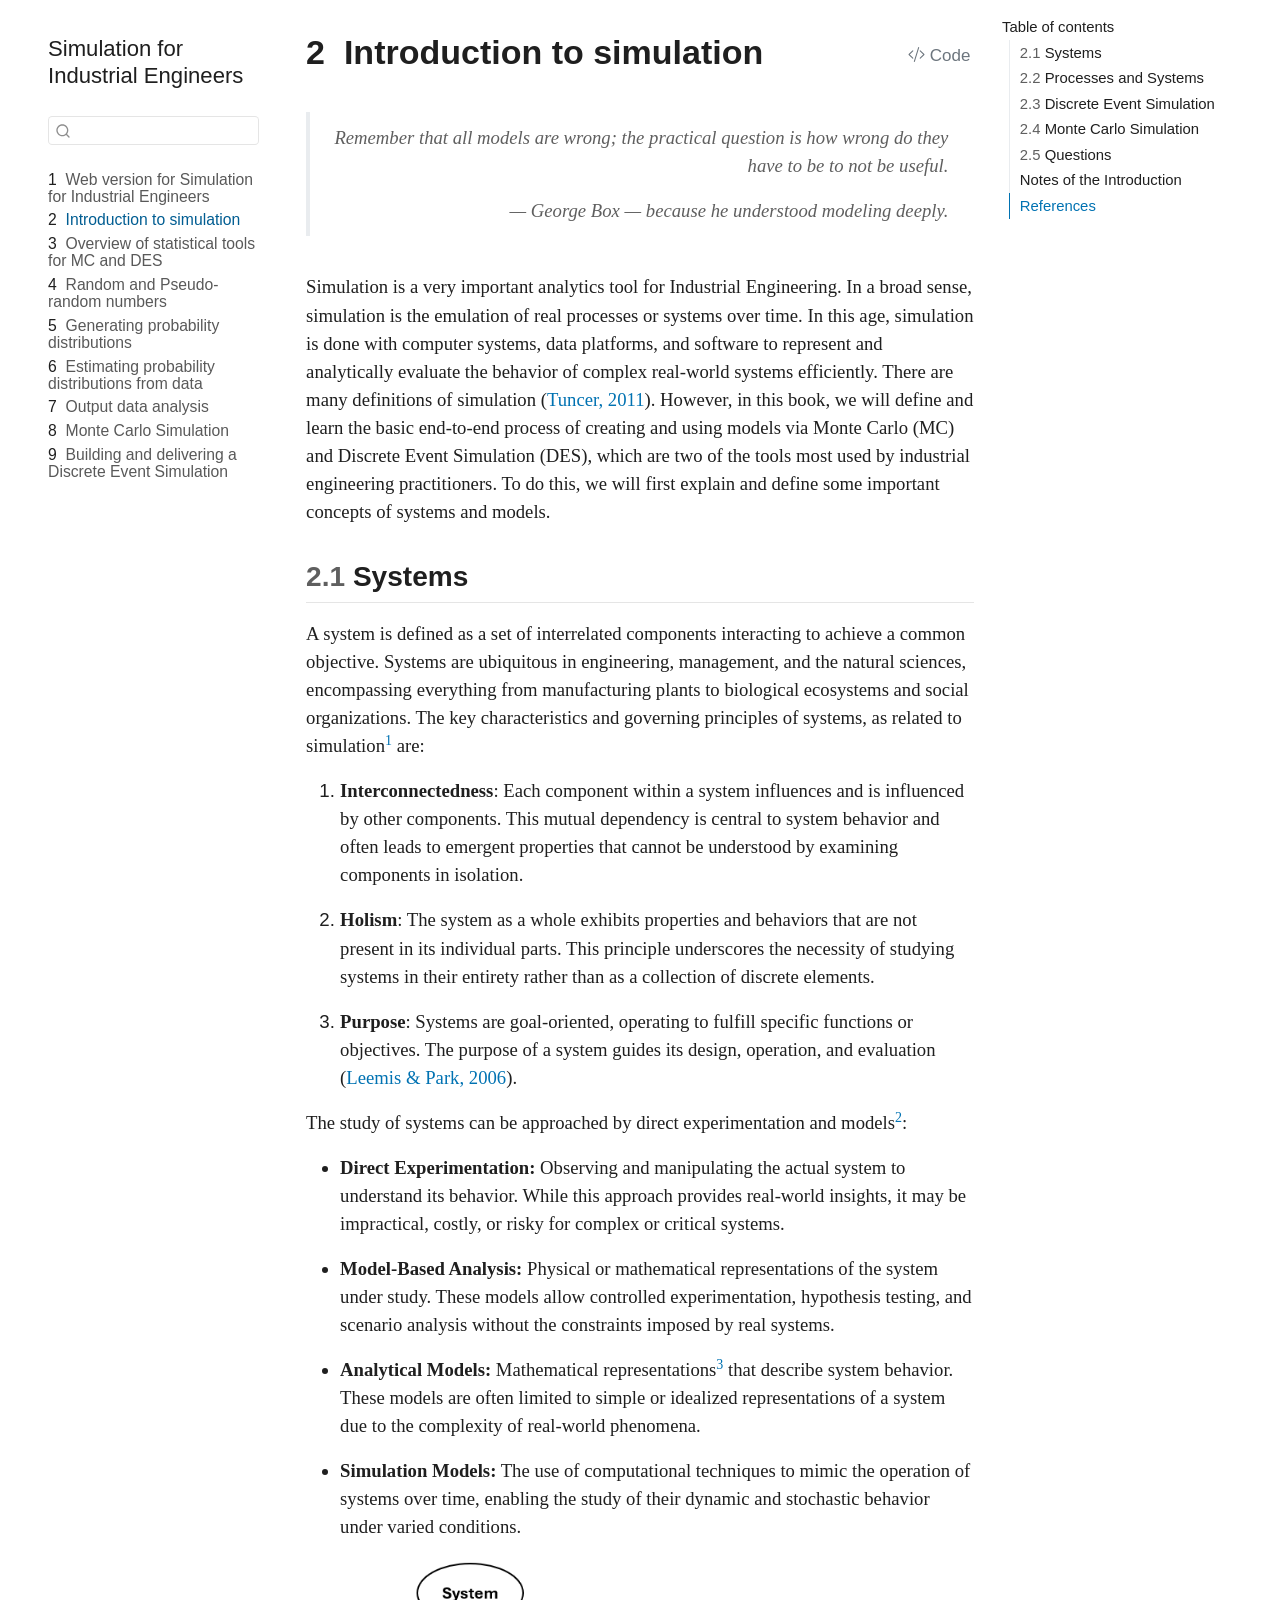
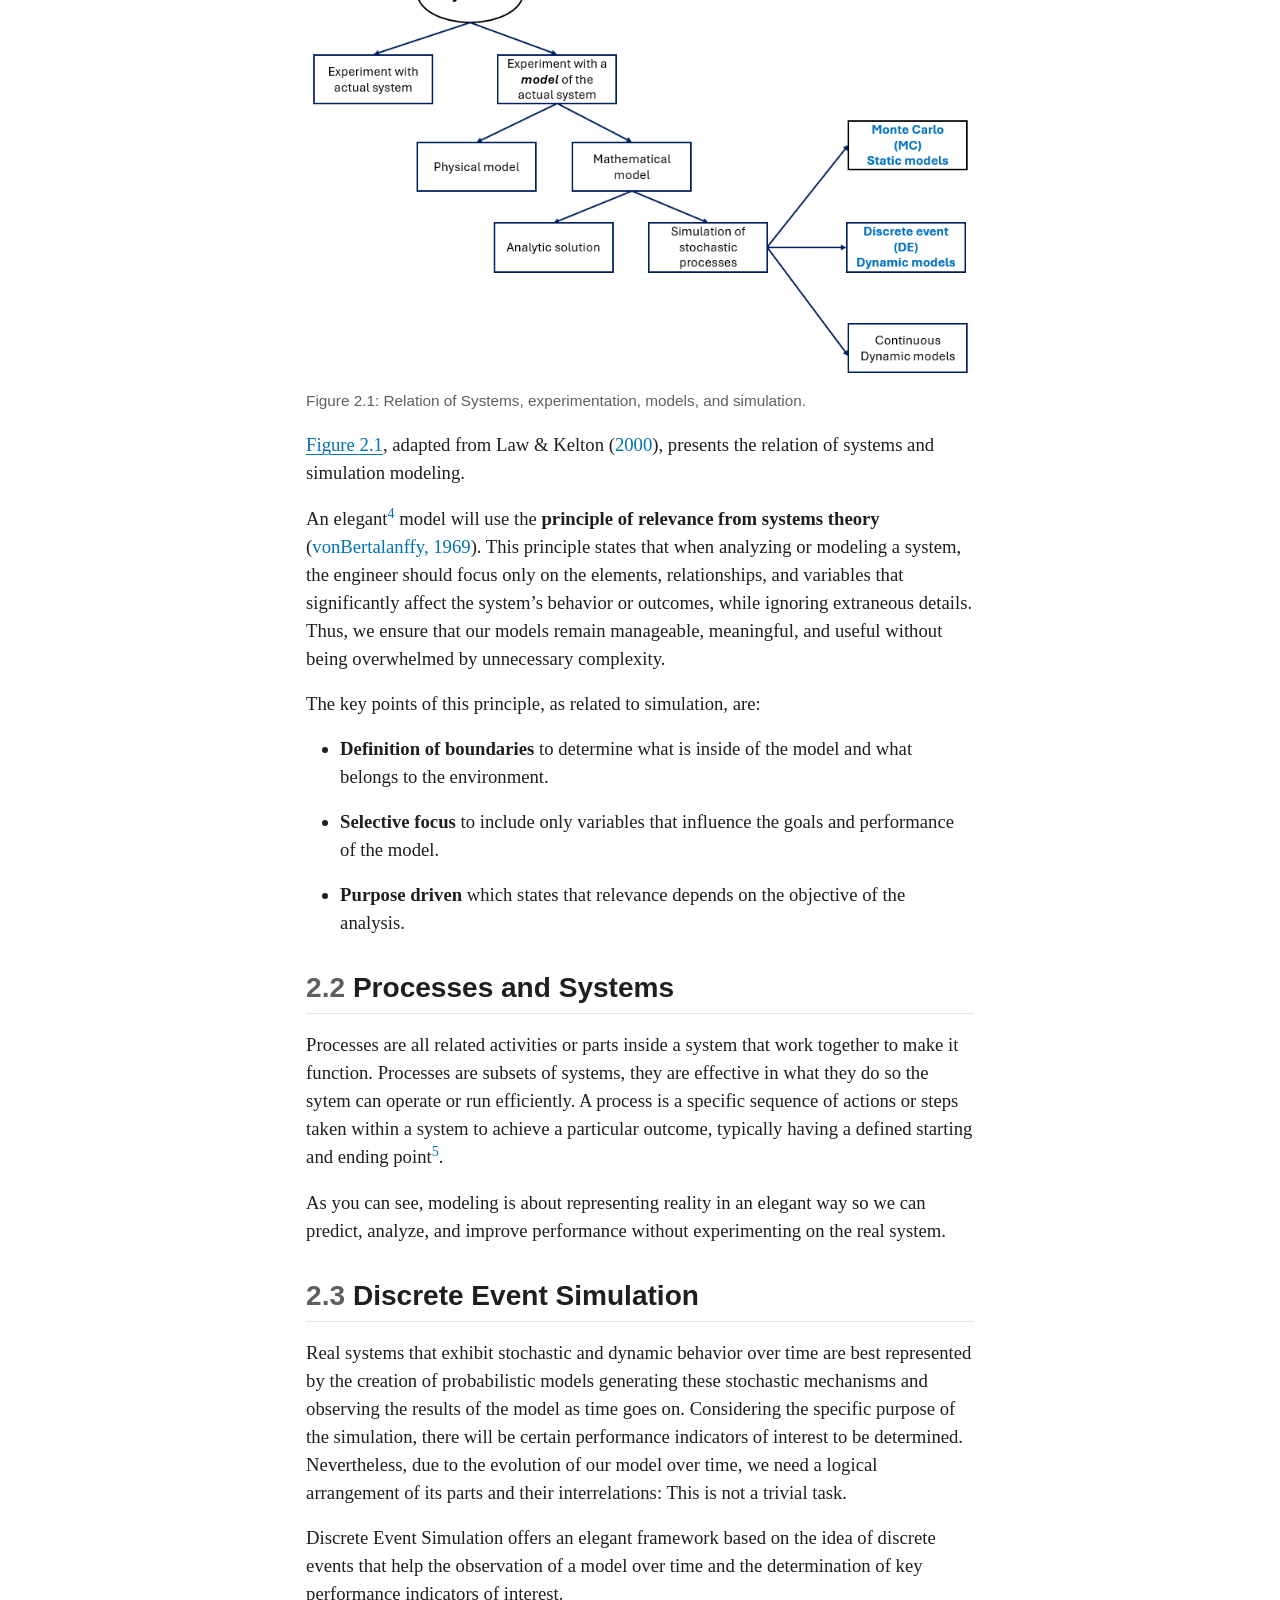
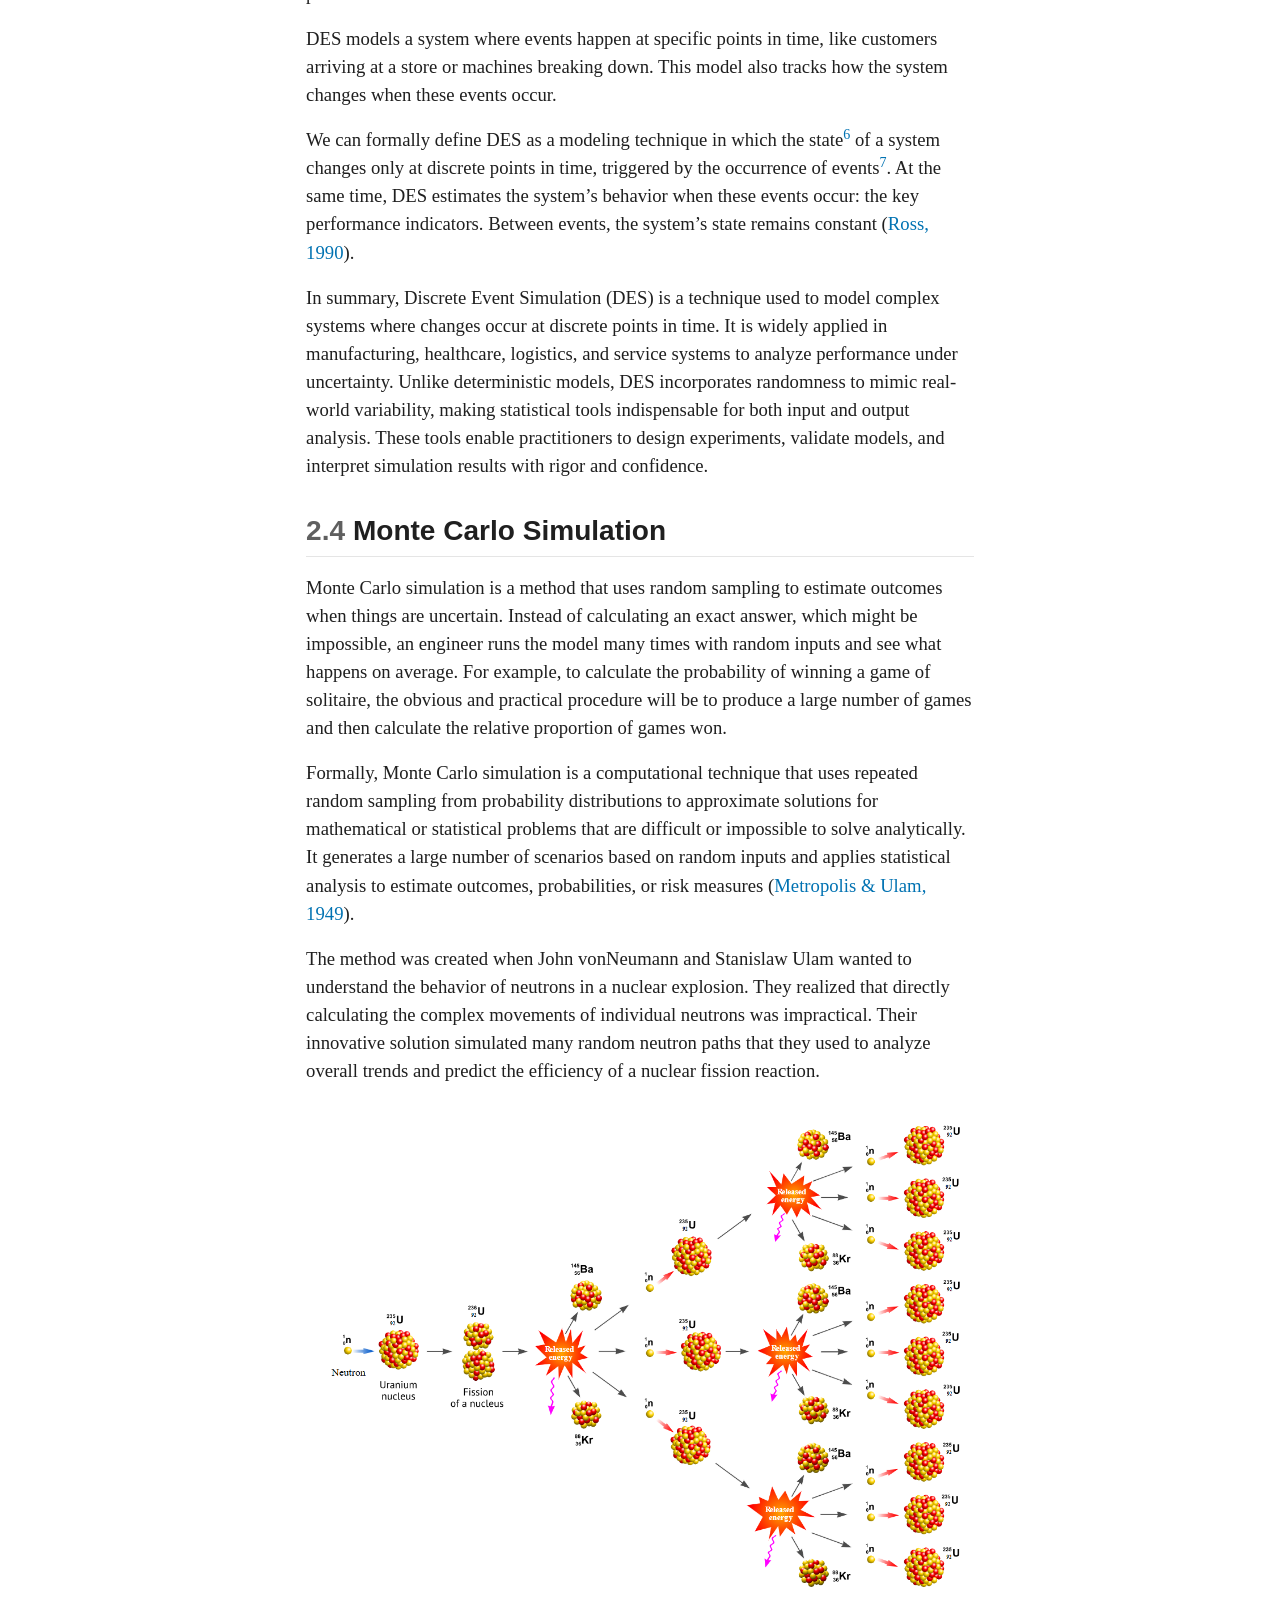
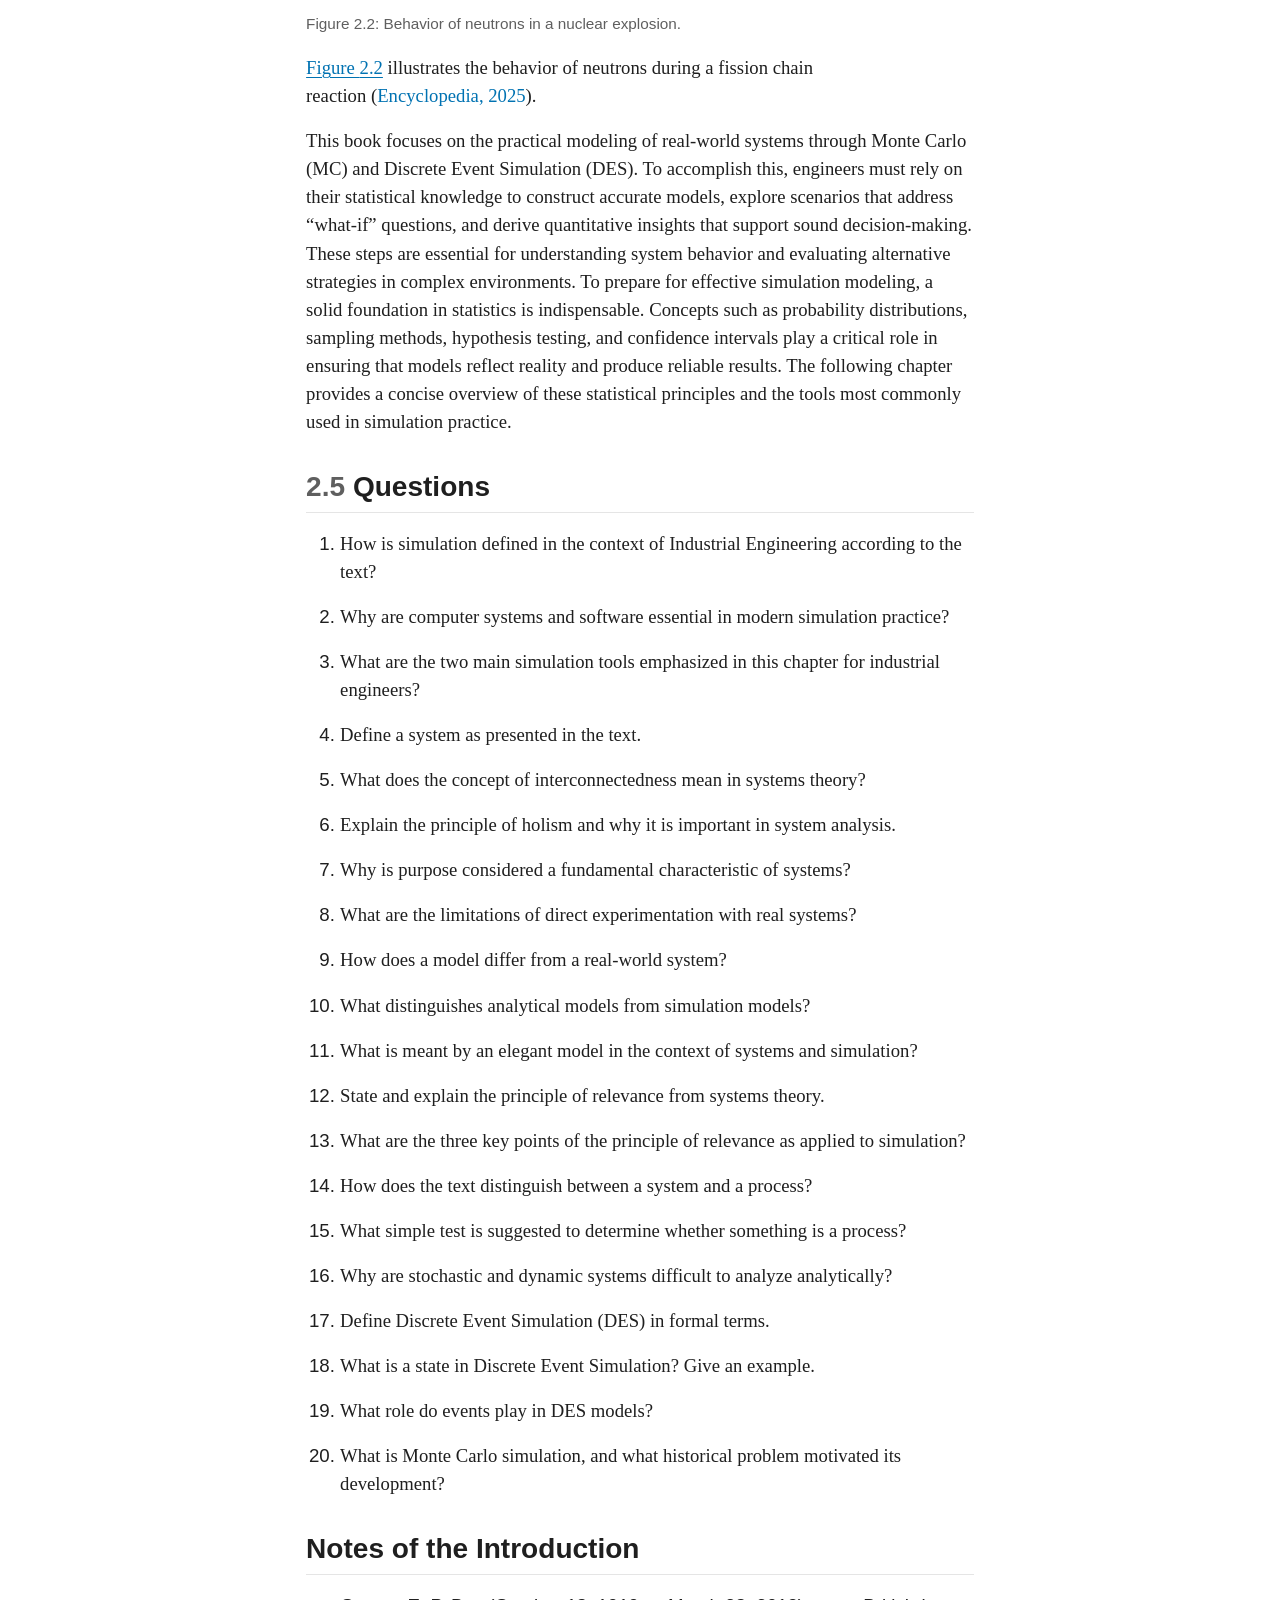
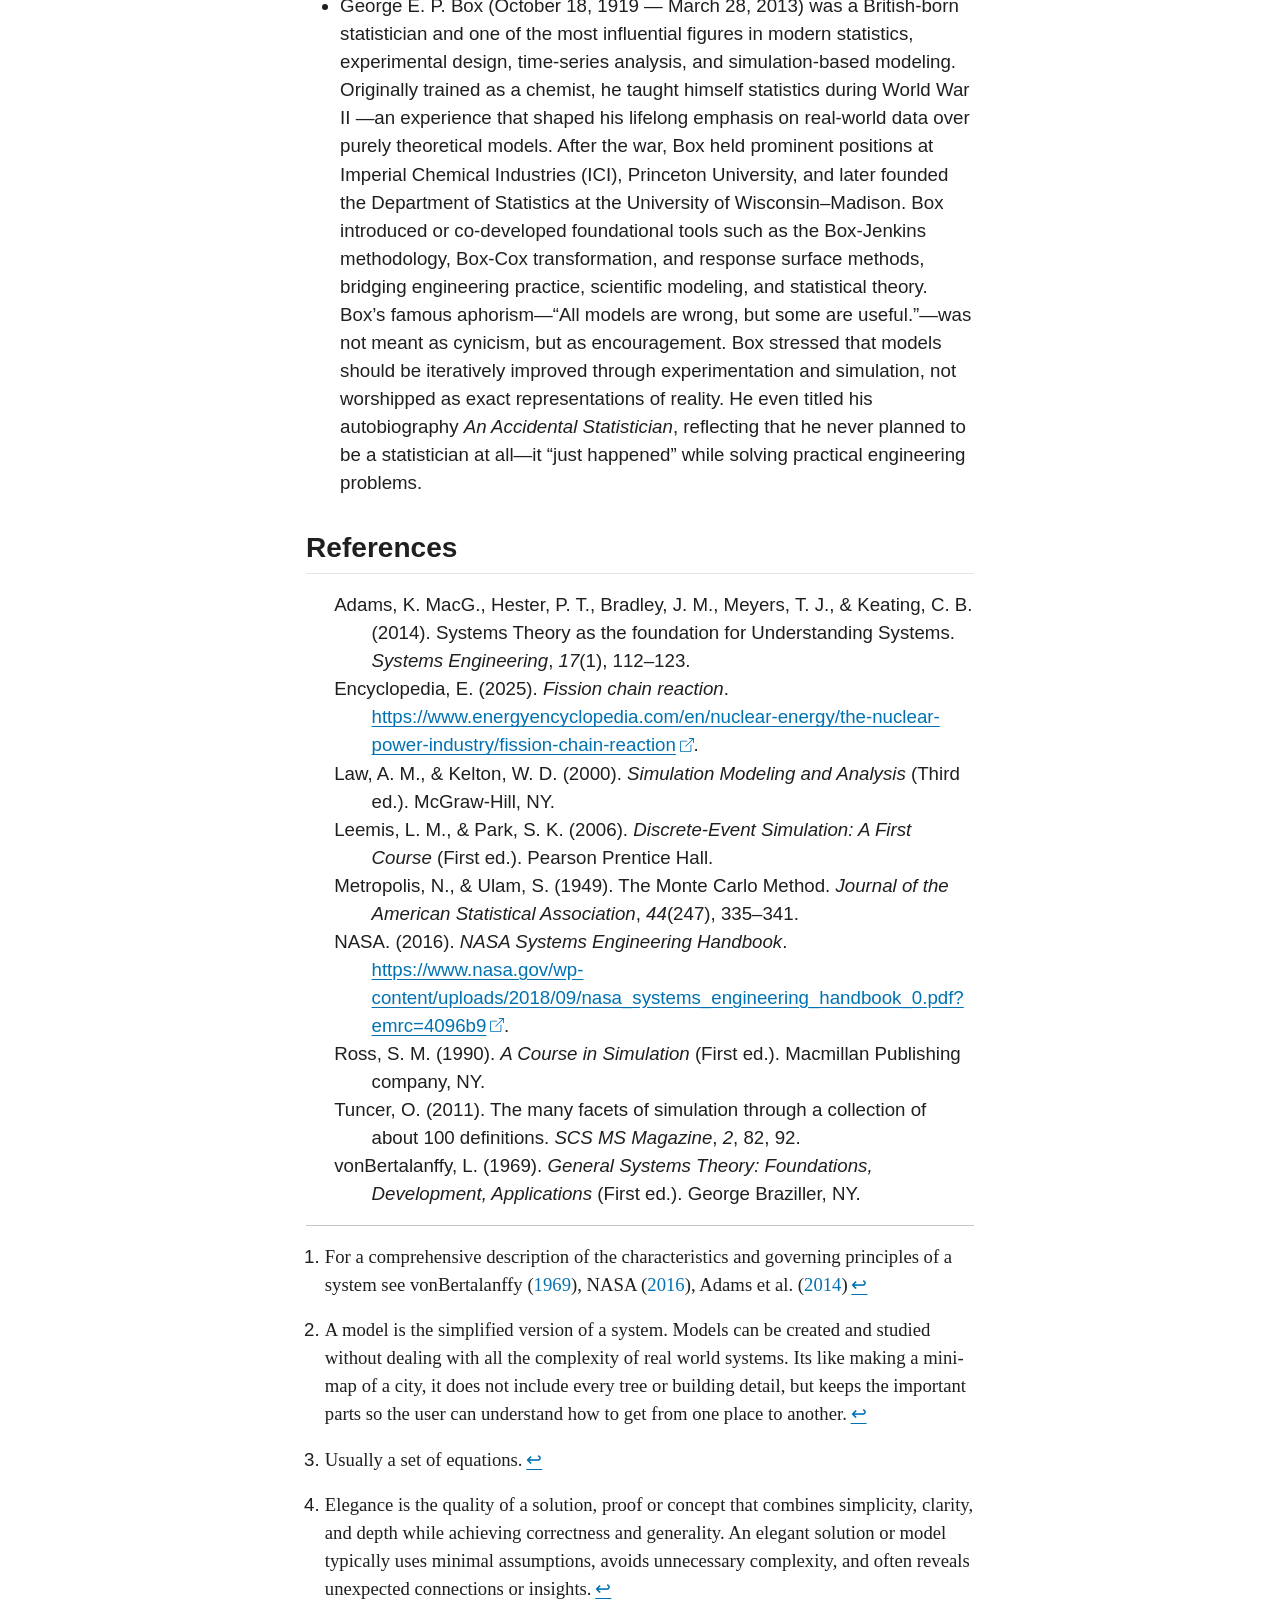
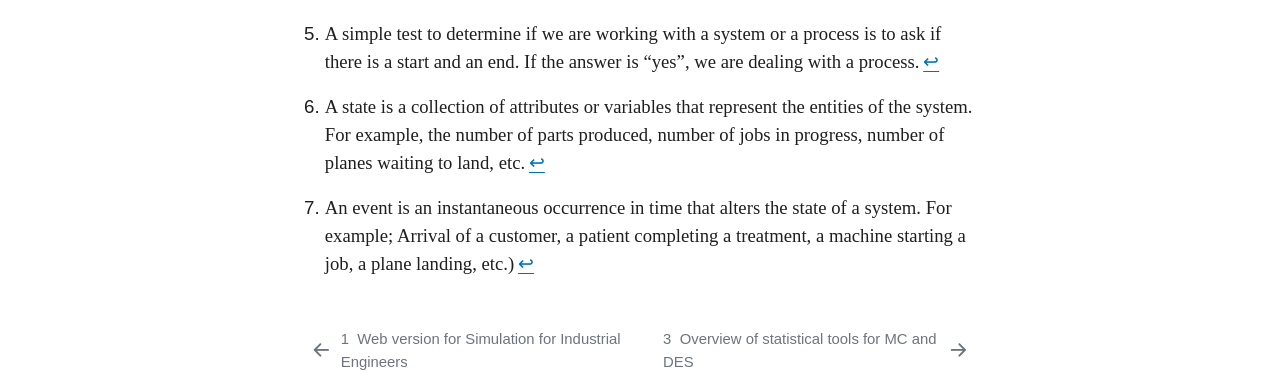
==== commit f6061a11: "Built site for gh-pages" ====
--- a/chapter1.html
+++ b/chapter1.html
@@ -404,7 +404,7 @@
 <section id="footnotes" class="footnotes footnotes-end-of-document" role="doc-endnotes">
 <hr>
 <ol>
-<li id="fn1"><p>For a comprehensive description of thebvcharacteristics and governing principles of a system see <span class="citation" data-cites="Bertalanffy1969"><span class="nocase">vonBertalanffy</span> (<a href="#ref-Bertalanffy1969" role="doc-biblioref">1969</a>)</span>, <span class="citation" data-cites="NASASystemsENgHandbook2016">NASA (<a href="#ref-NASASystemsENgHandbook2016" role="doc-biblioref">2016</a>)</span>, <span class="citation" data-cites="Adams2014">Adams et al. (<a href="#ref-Adams2014" role="doc-biblioref">2014</a>)</span><a href="#fnref1" class="footnote-back" role="doc-backlink">↩︎</a></p></li>
+<li id="fn1"><p>For a comprehensive description of the characteristics and governing principles of a system see <span class="citation" data-cites="Bertalanffy1969"><span class="nocase">vonBertalanffy</span> (<a href="#ref-Bertalanffy1969" role="doc-biblioref">1969</a>)</span>, <span class="citation" data-cites="NASASystemsENgHandbook2016">NASA (<a href="#ref-NASASystemsENgHandbook2016" role="doc-biblioref">2016</a>)</span>, <span class="citation" data-cites="Adams2014">Adams et al. (<a href="#ref-Adams2014" role="doc-biblioref">2014</a>)</span><a href="#fnref1" class="footnote-back" role="doc-backlink">↩︎</a></p></li>
 <li id="fn2"><p>A model is the simplified version of a system. Models can be created and studied without dealing with all the complexity of real world systems. Its like making a mini-map of a city, it does not include every tree or building detail, but keeps the important parts so the user can understand how to get from one place to another.<a href="#fnref2" class="footnote-back" role="doc-backlink">↩︎</a></p></li>
 <li id="fn3"><p>Usually a set of equations.<a href="#fnref3" class="footnote-back" role="doc-backlink">↩︎</a></p></li>
 <li id="fn4"><p>Elegance is the quality of a solution, proof or concept that combines simplicity, clarity, and depth while achieving correctness and generality. An elegant solution or model typically uses minimal assumptions, avoids unnecessary complexity, and often reveals unexpected connections or insights.<a href="#fnref4" class="footnote-back" role="doc-backlink">↩︎</a></p></li>
@@ -895,7 +895,7 @@
 <span id="cb1-13"><a href="#cb1-13" aria-hidden="true" tabindex="-1"></a></span>
 <span id="cb1-14"><a href="#cb1-14" aria-hidden="true" tabindex="-1"></a><span class="fu">## Systems</span></span>
 <span id="cb1-15"><a href="#cb1-15" aria-hidden="true" tabindex="-1"></a></span>
-<span id="cb1-16"><a href="#cb1-16" aria-hidden="true" tabindex="-1"></a>A system is defined as a set of interrelated components interacting to achieve a common objective. Systems are ubiquitous in engineering, management, and the natural sciences, encompassing everything from manufacturing plants to biological ecosystems and social organizations. The key characteristics and governing principles of systems, as related to simulation^<span class="co">[</span><span class="ot">For a comprehensive description of thebvcharacteristics and governing principles of a system see @Bertalanffy1969, @NASASystemsENgHandbook2016, @Adams2014</span><span class="co">]</span> are:</span>
+<span id="cb1-16"><a href="#cb1-16" aria-hidden="true" tabindex="-1"></a>A system is defined as a set of interrelated components interacting to achieve a common objective. Systems are ubiquitous in engineering, management, and the natural sciences, encompassing everything from manufacturing plants to biological ecosystems and social organizations. The key characteristics and governing principles of systems, as related to simulation^<span class="co">[</span><span class="ot">For a comprehensive description of the characteristics and governing principles of a system see @Bertalanffy1969, @NASASystemsENgHandbook2016, @Adams2014</span><span class="co">]</span> are:</span>
 <span id="cb1-17"><a href="#cb1-17" aria-hidden="true" tabindex="-1"></a></span>
 <span id="cb1-18"><a href="#cb1-18" aria-hidden="true" tabindex="-1"></a><span class="ss">1.  </span>**Interconnectedness**: Each component within a system influences and is influenced by other components. This mutual dependency is central to system behavior and often leads to emergent properties that cannot be understood by examining components in isolation.</span>
 <span id="cb1-19"><a href="#cb1-19" aria-hidden="true" tabindex="-1"></a></span>
